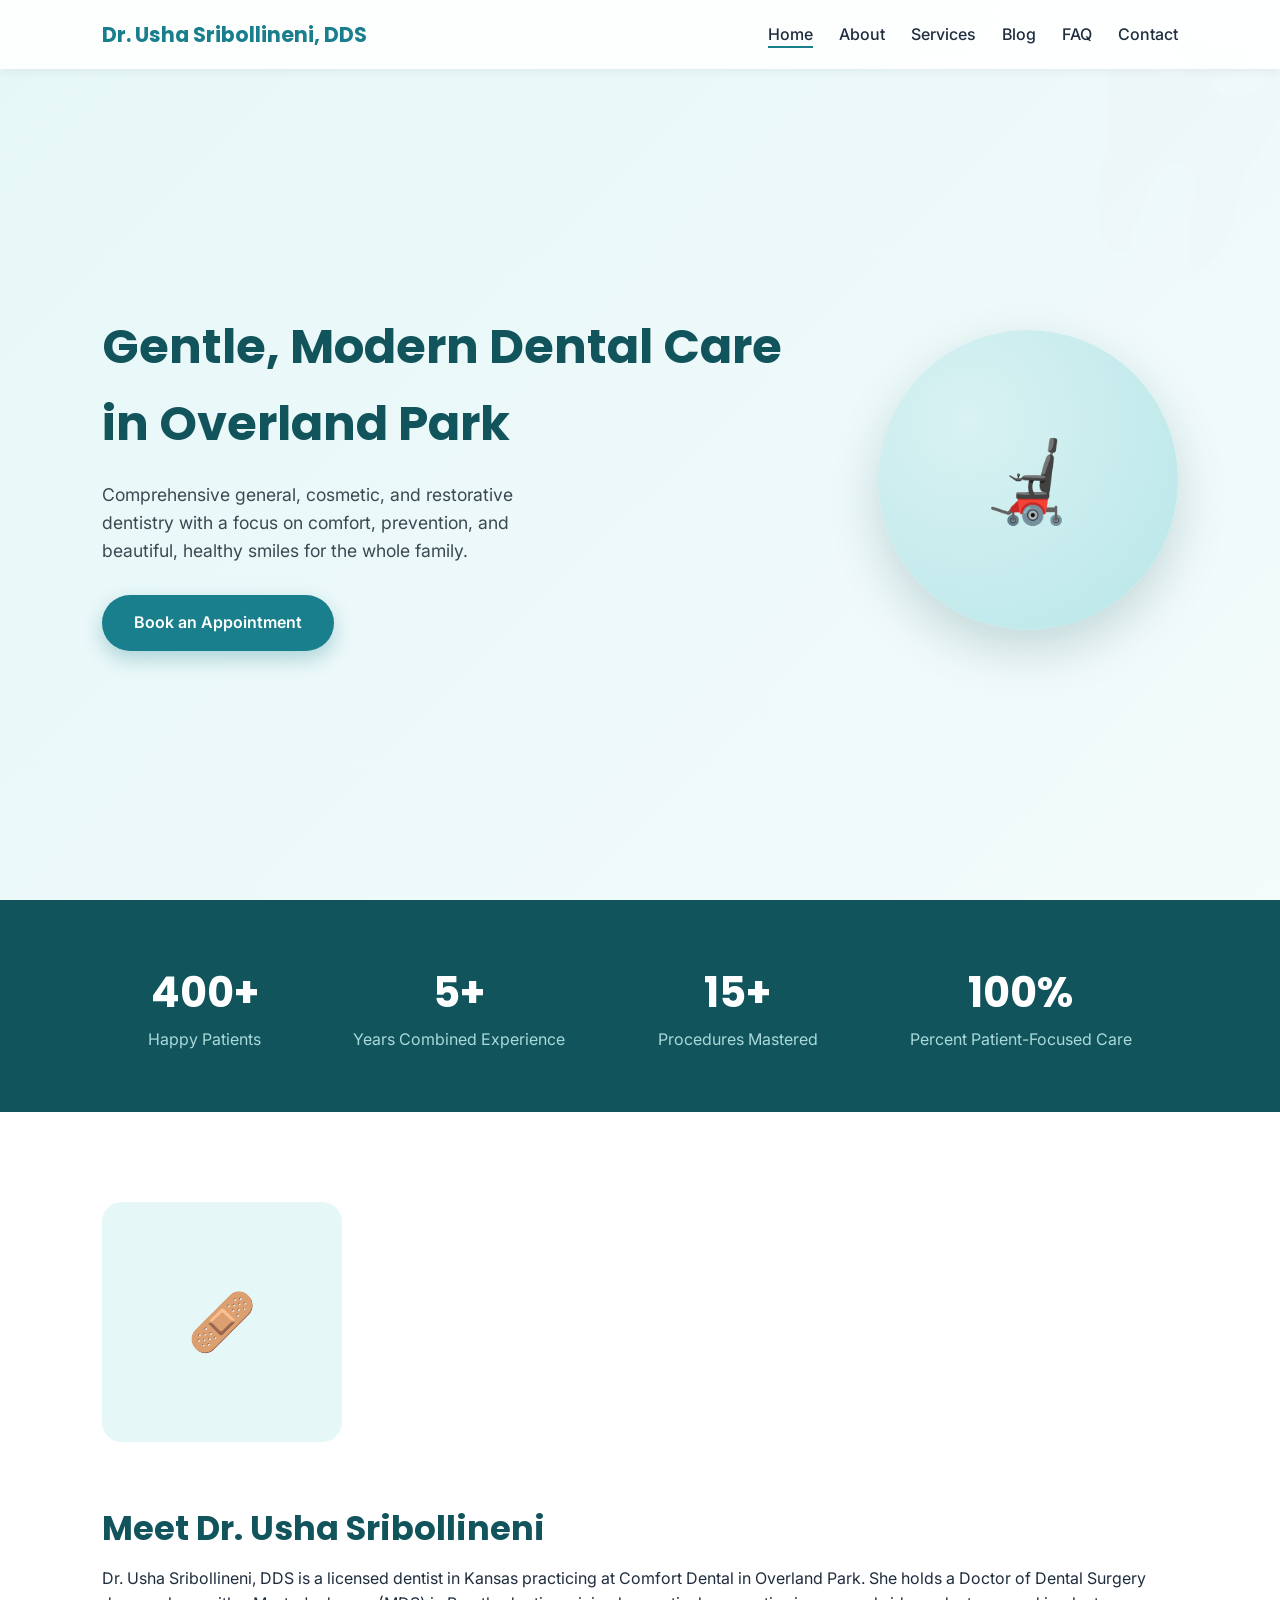
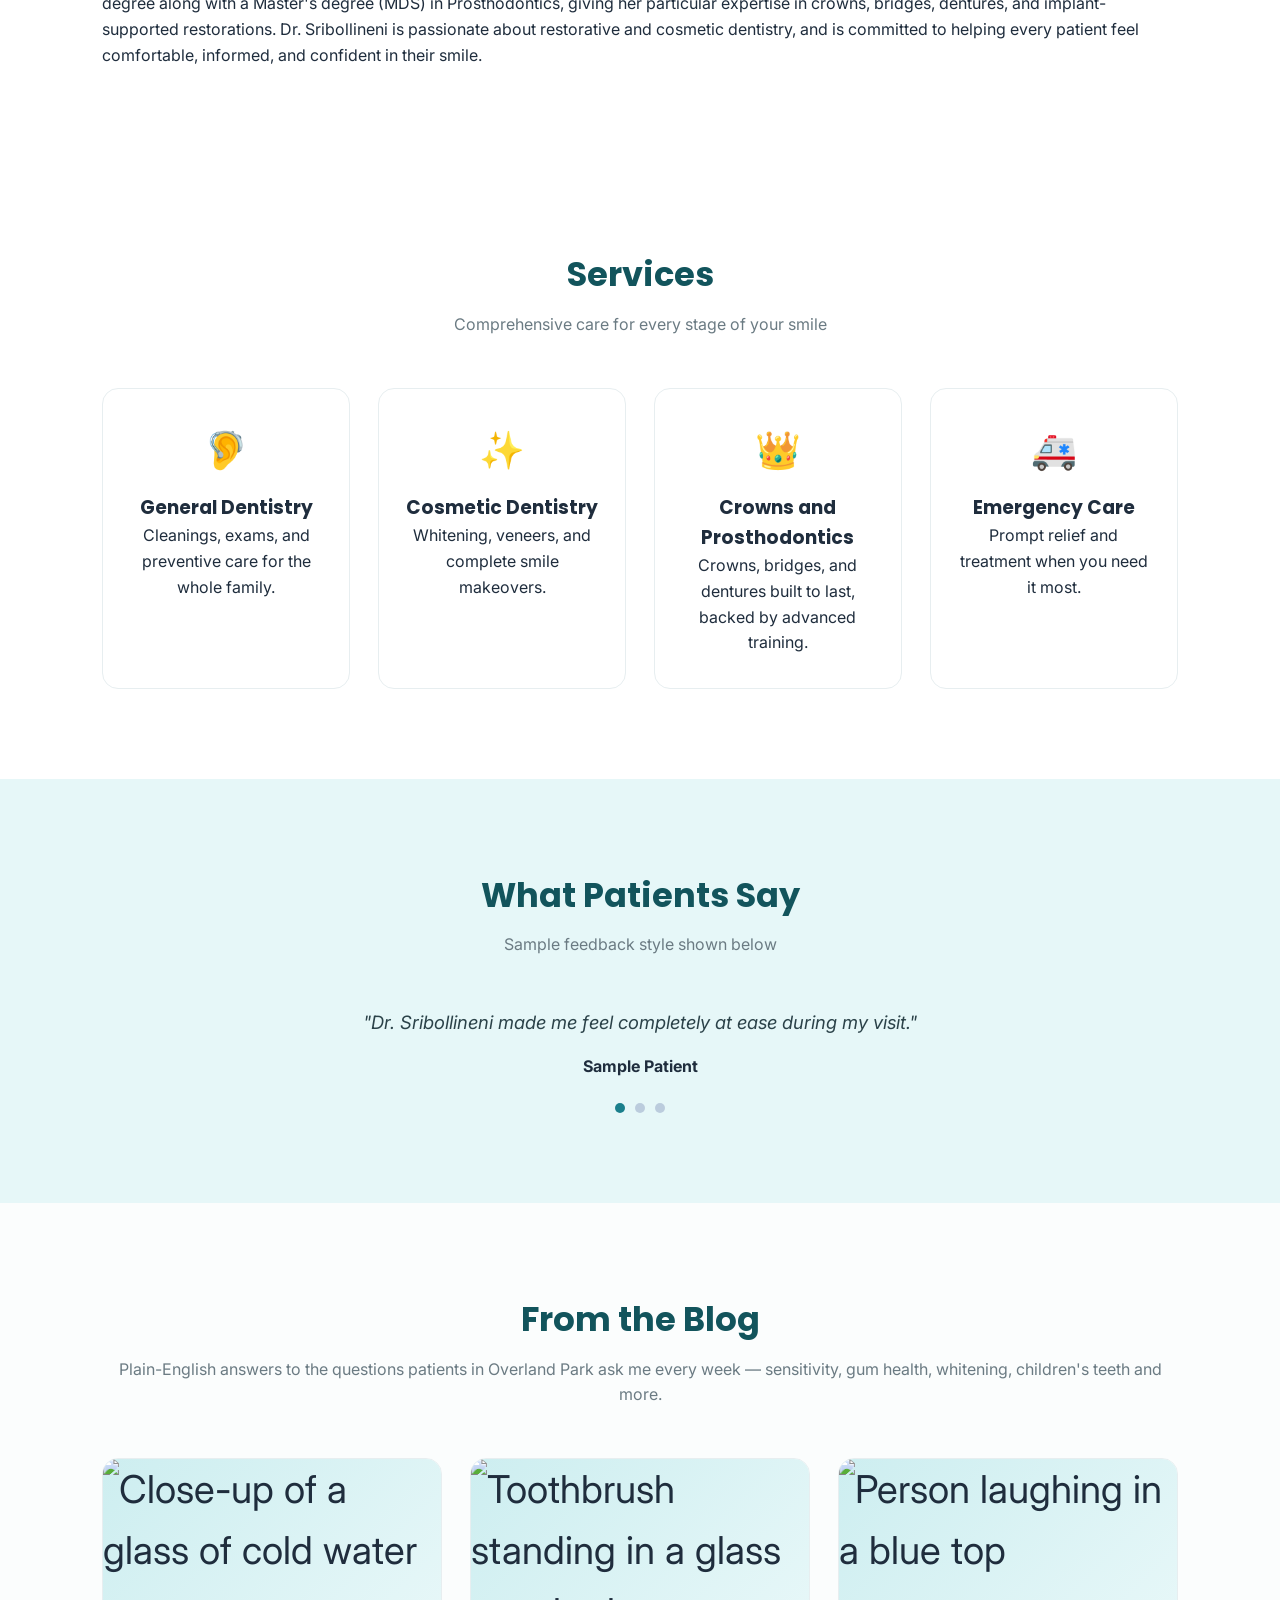
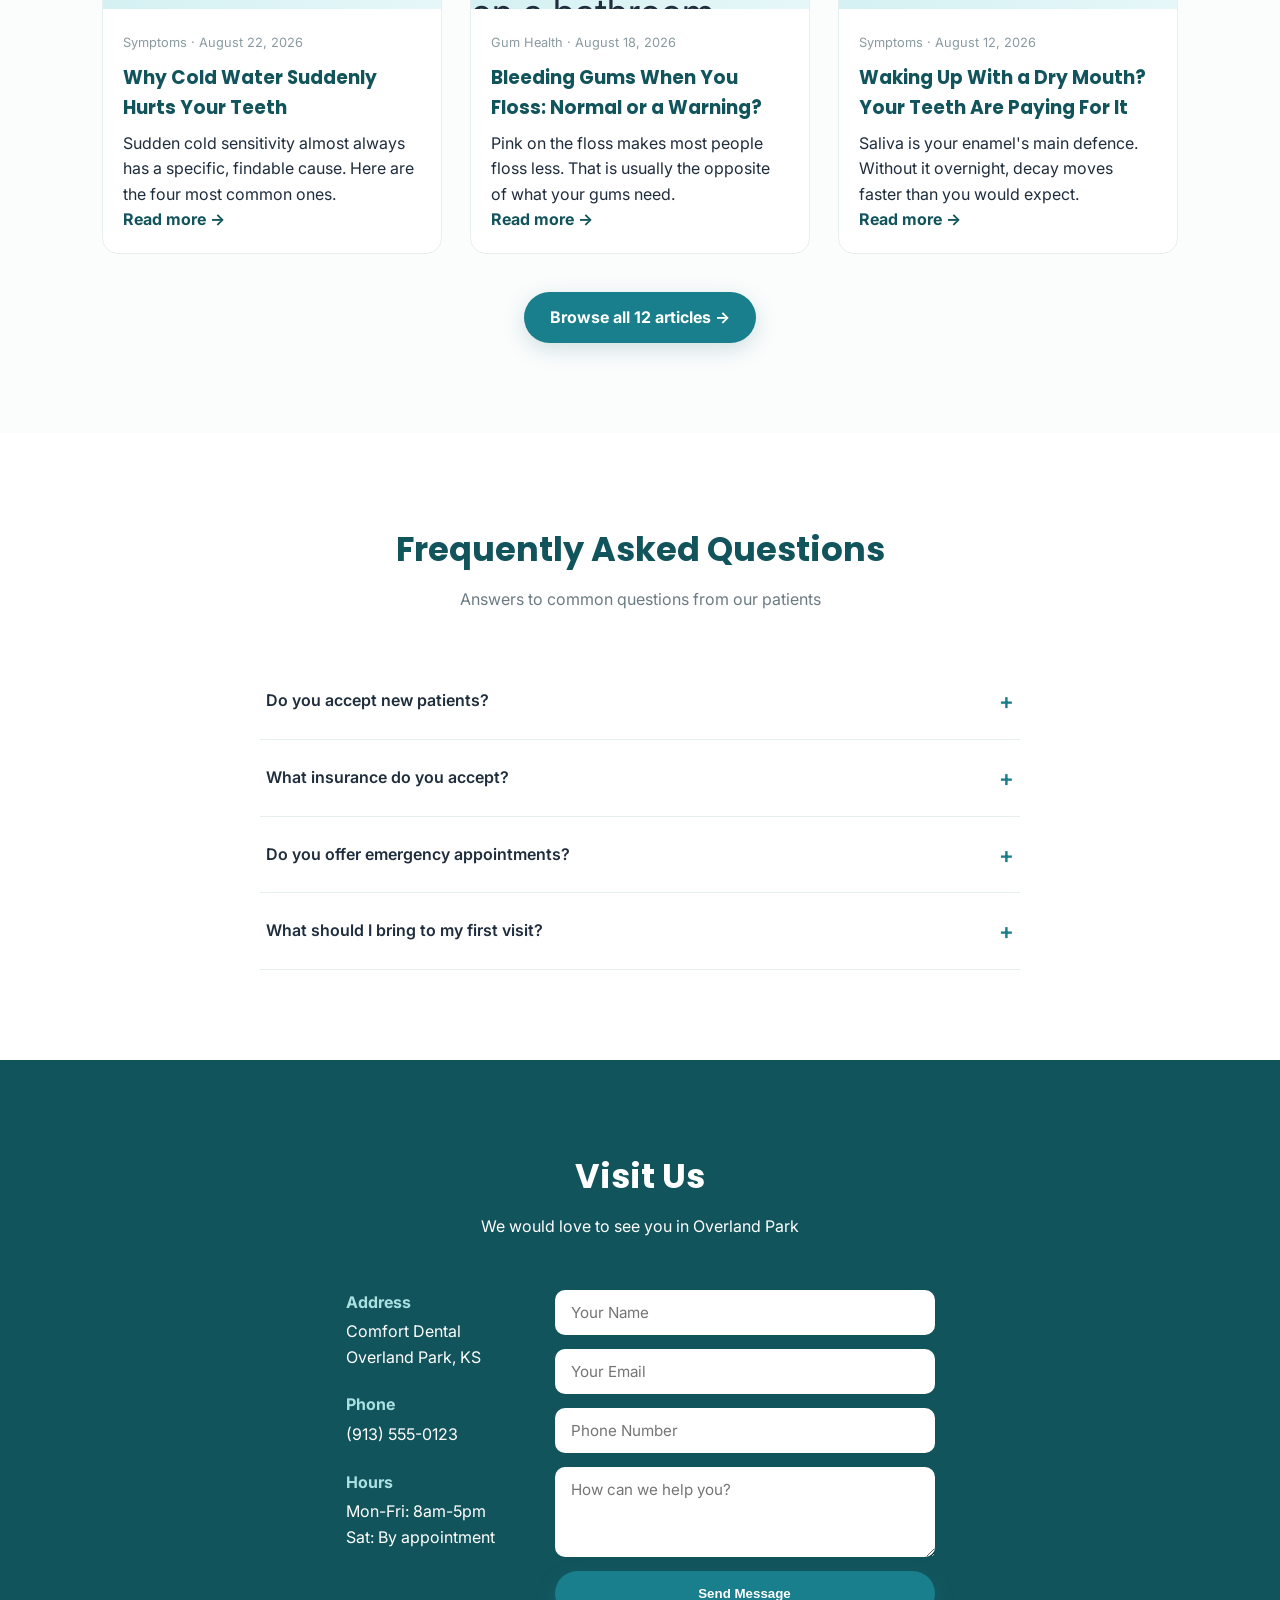
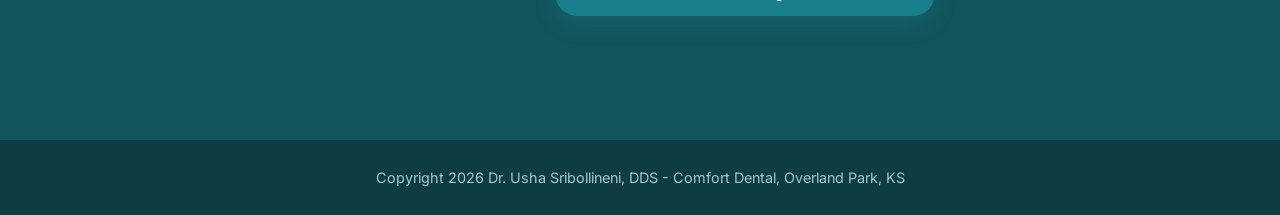
==== index.html @ 6a4126c4 "Update blog section with new articles and content" ====
<!DOCTYPE html>
  <html lang="en">
  <head>
  <meta charset="UTF-8">
  <meta name="viewport" content="width=device-width, initial-scale=1.0">
  <title>Dr. Usha Sribollineni, DDS | Comfort Dental Overland Park, KS</title>
  <meta name="description" content="Dr. Usha Sribollineni, DDS provides gentle, modern general, cosmetic and restorative dentistry at Comfort Dental in Overland Park, KS. Book your appointment today.">
  <meta name="keywords" content="dentist Overland Park, Comfort Dental, Dr Usha Sribollineni, cosmetic dentistry Kansas, prosthodontist Overland Park">
  <link rel="preconnect" href="https://fonts.googleapis.com">
  <link href="https://fonts.googleapis.com/css2?family=Poppins:wght@500;600;700&family=Inter:wght@400;500&display=swap" rel="stylesheet">
  <script type="application/ld+json">
  {
    "@context": "https://schema.org",
    "@type": "Dentist",
    "name": "Dr. Usha Sribollineni, DDS",
    "address": { "@type": "PostalAddress", "addressLocality": "Overland Park", "addressRegion": "KS" },
  "telephone": "(913) 555-0123",
      "openingHoursSpecification": [{ "@type": "OpeningHoursSpecification", "dayOfWeek": ["Monday","Tuesday","Wednesday","Thursday","Friday"], "opens": "08:00", "closes": "17:00" }]
    }
</script>
    <style>
      :root{ --teal:#1a7f8c; --teal-dark:#12545c; --teal-light:#e6f7f8; --ink:#1f2d3d; }
      *{ margin:0; padding:0; box-sizing:border-box; }
  html{ scroll-behavior:smooth; }
  body{ font-family:'Inter',Arial,sans-serif; color:var(--ink); line-height:1.6; overflow-x:hidden; }
  h1,h2,h3,.logo{ font-family:'Poppins',sans-serif; }
  a{ color:inherit; }
  .reveal{ opacity:0; transform:translateY(30px); transition:opacity .7s ease, transform .7s ease; }
  .reveal.visible{ opacity:1; transform:translateY(0); }
  header{ position:fixed; top:0; left:0; right:0; display:flex; justify-content:space-between; align-items:center; padding:18px 8%; background:rgba(255,255,255,.9); backdrop-filter:blur(6px); z-index:1000; box-shadow:0 2px 10px rgba(0,0,0,.06); transition:padding .3s; }
  .logo{ font-size:1.3rem; font-weight:700; color:var(--teal); }
  nav ul{ list-style:none; display:flex; gap:26px; }
  nav a{ text-decoration:none; font-weight:500; position:relative; padding-bottom:4px; }
  nav a::after{ content:''; position:absolute; left:0; bottom:0; width:0; height:2px; background:var(--teal); transition:width .3s; }
      nav a:hover::after, nav a.active::after{ width:100%; }
  .hamburger{ display:none; flex-direction:column; gap:5px; cursor:pointer; }
  .hamburger span{ width:26px; height:3px; background:var(--teal-dark); border-radius:2px; }
  .hero{ min-height:100vh; display:flex; align-items:center; justify-content:space-between; gap:40px; padding:140px 8% 80px; background:linear-gradient(135deg,#e6f7f8,#f4fbfb); position:relative; overflow:hidden; }
      .hero::before{ content:'🦷'; position:absolute; font-size:14rem; opacity:.06; right:-40px; top:-40px; transform:rotate(15deg); }
  .hero h1{ font-size:clamp(2rem,4vw,3rem); color:var(--teal-dark); margin-bottom:18px; }
  .hero p{ font-size:1.1rem; color:#3a4a52; max-width:480px; margin-bottom:30px; }
      .btn{ display:inline-block; background:var(--teal); color:#fff; padding:15px 32px; border-radius:32px; text-decoration:none; font-weight:600; border:none; cursor:pointer; transition:transform .25s, background .25s, box-shadow .25s; box-shadow:0 8px 20px rgba(26,127,140,.3); }
        .btn:hover{ background:var(--teal-dark); transform:translateY(-3px); box-shadow:0 12px 26px rgba(26,127,140,.4); }
  .btn-outline{ background:transparent; border:2px solid #fff; margin-left:14px; }
  .hero-img{ width:300px; height:300px; border-radius:50%; background:radial-gradient(circle at 30% 30%, #d9f2f3, #b8e6e8); display:flex; align-items:center; justify-content:center; font-size:5rem; flex-shrink:0; animation:float 4s ease-in-out infinite; box-shadow:0 20px 50px rgba(18,84,92,.2); }
      @keyframes float{ 0%,100%{ transform:translateY(0);} 50%{ transform:translateY(-18px);} }
  section{ padding:90px 8%; }
  h2{ font-size:2.1rem; color:var(--teal-dark); text-align:center; margin-bottom:10px; }
  .subtitle{ text-align:center; color:#6b7b83; margin-bottom:50px; }
  .stats{ display:flex; justify-content:space-around; flex-wrap:wrap; background:var(--teal-dark); color:#fff; text-align:center; padding:60px 8%; }
    .stat h3{ font-size:2.6rem; color:#fff; }
    .stat span{ color:#a9d9db; }
      .about{ display:flex; gap:60px; align-items:center; flex-wrap:wrap; }
  .about-photo{ width:240px; height:240px; border-radius:20px; background:var(--teal-light); display:flex; align-items:center; justify-content:center; color:var(--teal-dark); flex-shrink:0; font-size:3.5rem; }
  .services-grid{ display:grid; grid-template-columns:repeat(auto-fit,minmax(230px,1fr)); gap:28px; margin-top:20px; }
  .card{ background:#fff; border:1px solid #e7eef0; border-radius:16px; padding:32px 26px; text-align:center; transition:transform .3s, box-shadow .3s; }
    .card:hover{ transform:translateY(-10px); box-shadow:0 18px 34px rgba(18,84,92,.15); }
  .card .icon{ font-size:2.3rem; margin-bottom:14px; }
  .testimonials{ background:var(--teal-light); text-align:center; }
  .t-slide{ max-width:640px; margin:0 auto; display:none; }
  .t-slide.active{ display:block; animation:fadeSlide .6s ease; }
  @keyframes fadeSlide{ from{ opacity:0; transform:translateX(20px);} to{ opacity:1; transform:translateX(0);} }
  .t-slide p{ font-size:1.15rem; font-style:italic; color:#2b4249; margin-bottom:16px; }
  .t-dots{ display:flex; justify-content:center; gap:10px; margin-top:24px; }
  .t-dots span{ width:10px; height:10px; border-radius:50%; background:#bcd; cursor:pointer; transition:background .3s; }
    .t-dots span.active{ background:var(--teal); }
  .blog-grid{ display:grid; grid-template-columns:repeat(auto-fit,minmax(240px,1fr)); gap:28px; margin-top:20px; }
  .blog-card{ background:#fff; border-radius:16px; overflow:hidden; border:1px solid #e7eef0; text-decoration:none; display:block; transition:transform .3s, box-shadow .3s; }
      .blog-card:hover{ transform:translateY(-8px); box-shadow:0 18px 34px rgba(18,84,92,.15); }
  .blog-card .thumb{ height:150px; background:linear-gradient(135deg,#cdeef0,#e6f7f8); display:flex; align-items:center; justify-content:center; font-size:2.4rem; }
      .blog-card-body{ padding:20px; }
  .blog-card-body .date{ font-size:.8rem; color:#8a9aa1; }
  .blog-card-body h3{ margin:8px 0; color:var(--teal-dark); }
  .faq-item{ border-bottom:1px solid #e7eef0; max-width:760px; margin:0 auto; }
  .faq-q{ display:flex; justify-content:space-between; align-items:center; padding:20px 6px; cursor:pointer; font-weight:600; }
  .faq-q .plus{ transition:transform .3s; font-size:1.4rem; color:var(--teal); }
  .faq-item.open .plus{ transform:rotate(45deg); }
  .faq-a{ max-height:0; overflow:hidden; transition:max-height .35s ease; color:#4a5a61; padding:0 6px; }
  .faq-item.open .faq-a{ max-height:200px; padding-bottom:18px; }
  .contact{ background:var(--teal-dark); color:#fff; }
    .contact h2,.contact .subtitle{ color:#fff; }
    .contact-wrap{ display:flex; gap:60px; flex-wrap:wrap; justify-content:center; }
  .contact-info div{ margin-bottom:22px; }
  .contact-info strong{ display:block; color:#a9e0e2; margin-bottom:4px; }
    form{ display:flex; flex-direction:column; gap:14px; width:100%; max-width:380px; }
  form input, form textarea{ padding:13px 16px; border-radius:10px; border:none; font-family:inherit; font-size:.95rem; }
  form textarea{ resize:vertical; min-height:90px; }
  .form-msg{ font-size:.9rem; color:#a9e0e2; min-height:20px; }
    footer{ text-align:center; padding:26px; background:#0d3d43; color:#a9c6c9; font-size:.9rem; }
    #backToTop{ position:fixed; bottom:26px; right:26px; width:46px; height:46px; border-radius:50%; background:var(--teal); color:#fff; border:none; font-size:1.2rem; cursor:pointer; opacity:0; pointer-events:none; transition:opacity .3s; z-index:999; box-shadow:0 8px 20px rgba(0,0,0,.2); }
    #backToTop.show{ opacity:1; pointer-events:auto; }
    @media(max-width:768px){
    nav ul{ position:fixed; top:70px; left:0; right:0; background:#fff; flex-direction:column; padding:20px; gap:16px; transform:translateY(-150%); transition:transform .3s; box-shadow:0 10px 20px rgba(0,0,0,.08); }
        nav ul.open{ transform:translateY(0); }
    .hamburger{ display:flex; }
    .hero{ flex-direction:column; text-align:center; padding-top:120px; }
    .hero p{ margin-left:auto; margin-right:auto; }
    .about{ flex-direction:column; text-align:center; }
}
</style>
  </head>
  <body>
  <header id="header">
    <div class="logo">Dr. Usha Sribollineni, DDS</div>
    <nav>
      <ul id="navLinks">
        <li><a href="#home" class="active">Home</a></li>
        <li><a href="#about">About</a></li>
        <li><a href="#services">Services</a></li>
        <li><a href="#blog">Blog</a></li>
        <li><a href="#faq">FAQ</a></li>
        <li><a href="#contact">Contact</a></li>
      </ul>
    </nav>
    <div class="hamburger" id="hamburger"><span></span><span></span><span></span></div>
  </header>

  <section class="hero" id="home">
    <div class="reveal">
      <h1>Gentle, Modern Dental Care in Overland Park</h1>
      <p>Comprehensive general, cosmetic, and restorative dentistry with a focus on comfort, prevention, and beautiful, healthy smiles for the whole family.</p>
    <a href="#contact" class="btn">Book an Appointment</a>
  </div>
  <div class="hero-img reveal">&#129468;</div>
</section>

<section class="stats">
    <div class="stat"><h3 data-target="500">0</h3><span>Happy Patients</span></div>
    <div class="stat"><h3 data-target="5">0</h3><span>Years Combined Experience</span></div>
  <div class="stat"><h3 data-target="15">0</h3><span>Procedures Mastered</span></div>
    <div class="stat"><h3 data-target="100">0</h3><span>Percent Patient-Focused Care</span></div>
</section>

<section class="about reveal" id="about">
    <div class="about-photo">&#129657;</div>
    <div>
      <h2 style="text-align:left">Meet Dr. Usha Sribollineni</h2>
    <p>Dr. Usha Sribollineni, DDS is a licensed dentist in Kansas practicing at Comfort Dental in Overland Park. She holds a Doctor of Dental Surgery degree along with a Master's degree (MDS) in Prosthodontics, giving her particular expertise in crowns, bridges, dentures, and implant-supported restorations. Dr. Sribollineni is passionate about restorative and cosmetic dentistry, and is committed to helping every patient feel comfortable, informed, and confident in their smile.</p>
    </div>
  </section>

  <section id="services">
    <h2 class="reveal">Services</h2>
    <p class="subtitle reveal">Comprehensive care for every stage of your smile</p>
    <div class="services-grid">
      <div class="card reveal"><div class="icon">&#129467;</div><h3>General Dentistry</h3><p>Cleanings, exams, and preventive care for the whole family.</p></div>
      <div class="card reveal"><div class="icon">&#10024;</div><h3>Cosmetic Dentistry</h3><p>Whitening, veneers, and complete smile makeovers.</p></div>
      <div class="card reveal"><div class="icon">&#128081;</div><h3>Crowns and Prosthodontics</h3><p>Crowns, bridges, and dentures built to last, backed by advanced training.</p></div>
      <div class="card reveal"><div class="icon">&#128657;</div><h3>Emergency Care</h3><p>Prompt relief and treatment when you need it most.</p></div>
  </div>
</section>

<section class="testimonials">
  <h2 class="reveal">What Patients Say</h2>
  <p class="subtitle reveal">Sample feedback style shown below</p>
  <div class="t-slide active"><p>"Dr. Sribollineni made me feel completely at ease during my visit."</p><strong>Sample Patient</strong></div>
    <div class="t-slide"><p>"Extremely thorough and gentle. My new crown looks and feels great."</p><strong>Sample Patient</strong></div>
    <div class="t-slide"><p>"Friendly staff, clean office, and a dentist who really listens."</p><strong>Sample Patient</strong></div>
    <div class="t-dots">
      <span class="active" data-i="0"></span><span data-i="1"></span><span data-i="2"></span>
    </div>
  </section>

  <section id="blog" style="background:#fbfdfd;">
      <h2 class="reveal">From the Blog</h2>
      <p class="subtitle reveal">Plain-English answers to the questions patients in Overland Park ask me every week &mdash; sensitivity, gum health, whitening, children's teeth and more.</p>
      <div class="blog-grid">
        <a class="blog-card reveal" href="blog/tooth-sensitivity-cold.html" style="text-decoration:none;color:inherit;display:block;overflow:hidden">
          <div class="thumb" style="overflow:hidden;padding:0">
            <img src="https://images.unsplash.com/photo-1534616042650-80f5c9b61f09?auto=format&amp;fit=crop&amp;w=700&amp;q=70" alt="Close-up of a glass of cold water" loading="lazy" width="700" height="440" style="width:100%;height:100%;object-fit:cover;display:block">
          </div>
          <div class="blog-card-body">
            <span class="date">Symptoms &middot; August 22, 2026</span>
            <h3>Why Cold Water Suddenly Hurts Your Teeth</h3>
            <p>Sudden cold sensitivity almost always has a specific, findable cause. Here are the four most common ones.</p>
            <span style="font-weight:700;color:#12545c">Read more &rarr;</span>
          </div>
        </a>
        <a class="blog-card reveal" href="blog/bleeding-gums.html" style="text-decoration:none;color:inherit;display:block;overflow:hidden">
          <div class="thumb" style="overflow:hidden;padding:0">
            <img src="https://images.unsplash.com/photo-1607613009820-a29f7bb81c04?auto=format&amp;fit=crop&amp;w=700&amp;q=70" alt="Toothbrush standing in a glass on a bathroom counter" loading="lazy" width="700" height="440" style="width:100%;height:100%;object-fit:cover;display:block">
          </div>
          <div class="blog-card-body">
            <span class="date">Gum Health &middot; August 18, 2026</span>
            <h3>Bleeding Gums When You Floss: Normal or a Warning?</h3>
            <p>Pink on the floss makes most people floss less. That is usually the opposite of what your gums need.</p>
            <span style="font-weight:700;color:#12545c">Read more &rarr;</span>
          </div>
        </a>
        <a class="blog-card reveal" href="blog/morning-dry-mouth.html" style="text-decoration:none;color:inherit;display:block;overflow:hidden">
          <div class="thumb" style="overflow:hidden;padding:0">
            <img src="https://images.unsplash.com/photo-1611695434369-a8f5d76ceb7b?auto=format&amp;fit=crop&amp;w=700&amp;q=70" alt="Person laughing in a blue top" loading="lazy" width="700" height="440" style="width:100%;height:100%;object-fit:cover;display:block">
          </div>
          <div class="blog-card-body">
            <span class="date">Symptoms &middot; August 12, 2026</span>
            <h3>Waking Up With a Dry Mouth? Your Teeth Are Paying For It</h3>
            <p>Saliva is your enamel's main defence. Without it overnight, decay moves faster than you would expect.</p>
            <span style="font-weight:700;color:#12545c">Read more &rarr;</span>
          </div>
        </a>
      </div>
      <p class="reveal" style="text-align:center;margin-top:38px">
        <a href="blog.html" style="display:inline-block;padding:13px 26px;border-radius:999px;background:#1a7f8c;color:#fff;text-decoration:none;font-weight:700;box-shadow:0 6px 22px rgba(18,84,92,.18)">Browse all 12 articles &rarr;</a>
      </p>
    </section>

  <section id="faq">
    <h2 class="reveal">Frequently Asked Questions</h2>
  <p class="subtitle reveal">Answers to common questions from our patients</p>
  <div class="faq-item">
    <div class="faq-q">Do you accept new patients? <span class="plus">+</span></div>
      <div class="faq-a">Yes! Dr. Sribollineni and the Comfort Dental Overland Park team are welcoming new patients of all ages.</div>
    </div>
    <div class="faq-item">
      <div class="faq-q">What insurance do you accept? <span class="plus">+</span></div>
      <div class="faq-a">Please call our office to confirm your specific insurance plan and coverage details.</div>
  </div>
  <div class="faq-item">
      <div class="faq-q">Do you offer emergency appointments? <span class="plus">+</span></div>
      <div class="faq-a">Yes, we do our best to accommodate dental emergencies as quickly as possible.</div>
    </div>
    <div class="faq-item">
      <div class="faq-q">What should I bring to my first visit? <span class="plus">+</span></div>
      <div class="faq-a">Please bring a photo ID, your insurance card if applicable, and a list of current medications.</div>
    </div>
  </section>

  <section class="contact" id="contact">
    <h2>Visit Us</h2>
    <p class="subtitle">We would love to see you in Overland Park</p>
  <div class="contact-wrap">
    <div class="contact-info">
      <div><strong>Address</strong>Comfort Dental<br>Overland Park, KS</div>
      <div><strong>Phone</strong>(913) 555-0123</div>
        <div><strong>Hours</strong>Mon-Fri: 8am-5pm<br>Sat: By appointment</div>
    </div>
    <form id="contactForm">
      <input type="text" placeholder="Your Name" required>
        <input type="email" placeholder="Your Email" required>
        <input type="tel" placeholder="Phone Number">
        <textarea placeholder="How can we help you?" required></textarea>
        <button type="submit" class="btn">Send Message</button>
        <div class="form-msg" id="formMsg"></div>
      </form>
    </div>
  </section>

  <footer>Copyright 2026 Dr. Usha Sribollineni, DDS - Comfort Dental, Overland Park, KS</footer>
  <button id="backToTop">&#8593;</button>

  <script>
    const header = document.getElementById('header');
  const navLinks = document.getElementById('navLinks');
  const hamburger = document.getElementById('hamburger');
  hamburger.addEventListener('click', () => navLinks.classList.toggle('open'));
  document.querySelectorAll('#navLinks a').forEach(a => a.addEventListener('click', () => navLinks.classList.remove('open')));

  const sections = document.querySelectorAll('section[id]');
  window.addEventListener('scroll', () => {
        let current = '';
        sections.forEach(sec => { if (window.scrollY >= sec.offsetTop - 120) current = sec.getAttribute('id'); });
    document.querySelectorAll('#navLinks a').forEach(a => {
            a.classList.toggle('active', a.getAttribute('href') === '#' + current);
});
    document.getElementById('backToTop').classList.toggle('show', window.scrollY > 400);
});

  const revealEls = document.querySelectorAll('.reveal');
  const io = new IntersectionObserver(entries => {
    entries.forEach(en => { if (en.isIntersecting) en.target.classList.add('visible'); });
}, { threshold: 0.15 });
  revealEls.forEach(el => io.observe(el));

  let countedOnce = false;
  const statsSection = document.querySelector('.stats');
  const statIo = new IntersectionObserver(entries => {
    entries.forEach(en => {
      if (en.isIntersecting && !countedOnce) {
        countedOnce = true;
        document.querySelectorAll('.stat h3').forEach(h3 => {
          const target = parseInt(h3.getAttribute('data-target'), 10);
          let count = 0;
          const step = Math.max(1, Math.round(target / 60));
          const timer = setInterval(() => {
            count += step;
            if (count >= target) { count = target; clearInterval(timer); }
            h3.textContent = count + (target === 100 ? '%' : '+');
}, 25);
});
}
});
}, { threshold: 0.4 });
  if (statsSection) statIo.observe(statsSection);

  const slides = document.querySelectorAll('.t-slide');
  const dots = document.querySelectorAll('.t-dots span');
  let tIndex = 0;
  function showSlide(i) {
        slides.forEach(s => s.classList.remove('active'));
    dots.forEach(d => d.classList.remove('active'));
    slides[i].classList.add('active');
    dots[i].classList.add('active');
    tIndex = i;
  }
  dots.forEach(d => d.addEventListener('click', () => showSlide(parseInt(d.getAttribute('data-i'), 10))));
  setInterval(() => showSlide((tIndex + 1) % slides.length), 5000);

  document.querySelectorAll('.faq-item').forEach(item => {
        item.querySelector('.faq-q').addEventListener('click', () => {
          const isOpen = item.classList.contains('open');
      document.querySelectorAll('.faq-item').forEach(i => i.classList.remove('open'));
      if (!isOpen) item.classList.add('open');
});
});

  document.getElementById('backToTop').addEventListener('click', () => window.scrollTo({ top: 0, behavior: 'smooth' }));

  const form = document.getElementById('contactForm');
  form.addEventListener('submit', e => {
        e.preventDefault();
    document.getElementById('formMsg').textContent = 'Thanks for reaching out! This form is a demo - connect it to email or a booking service to go live.';
    form.reset();
});
</script>
  </body>
  </html>
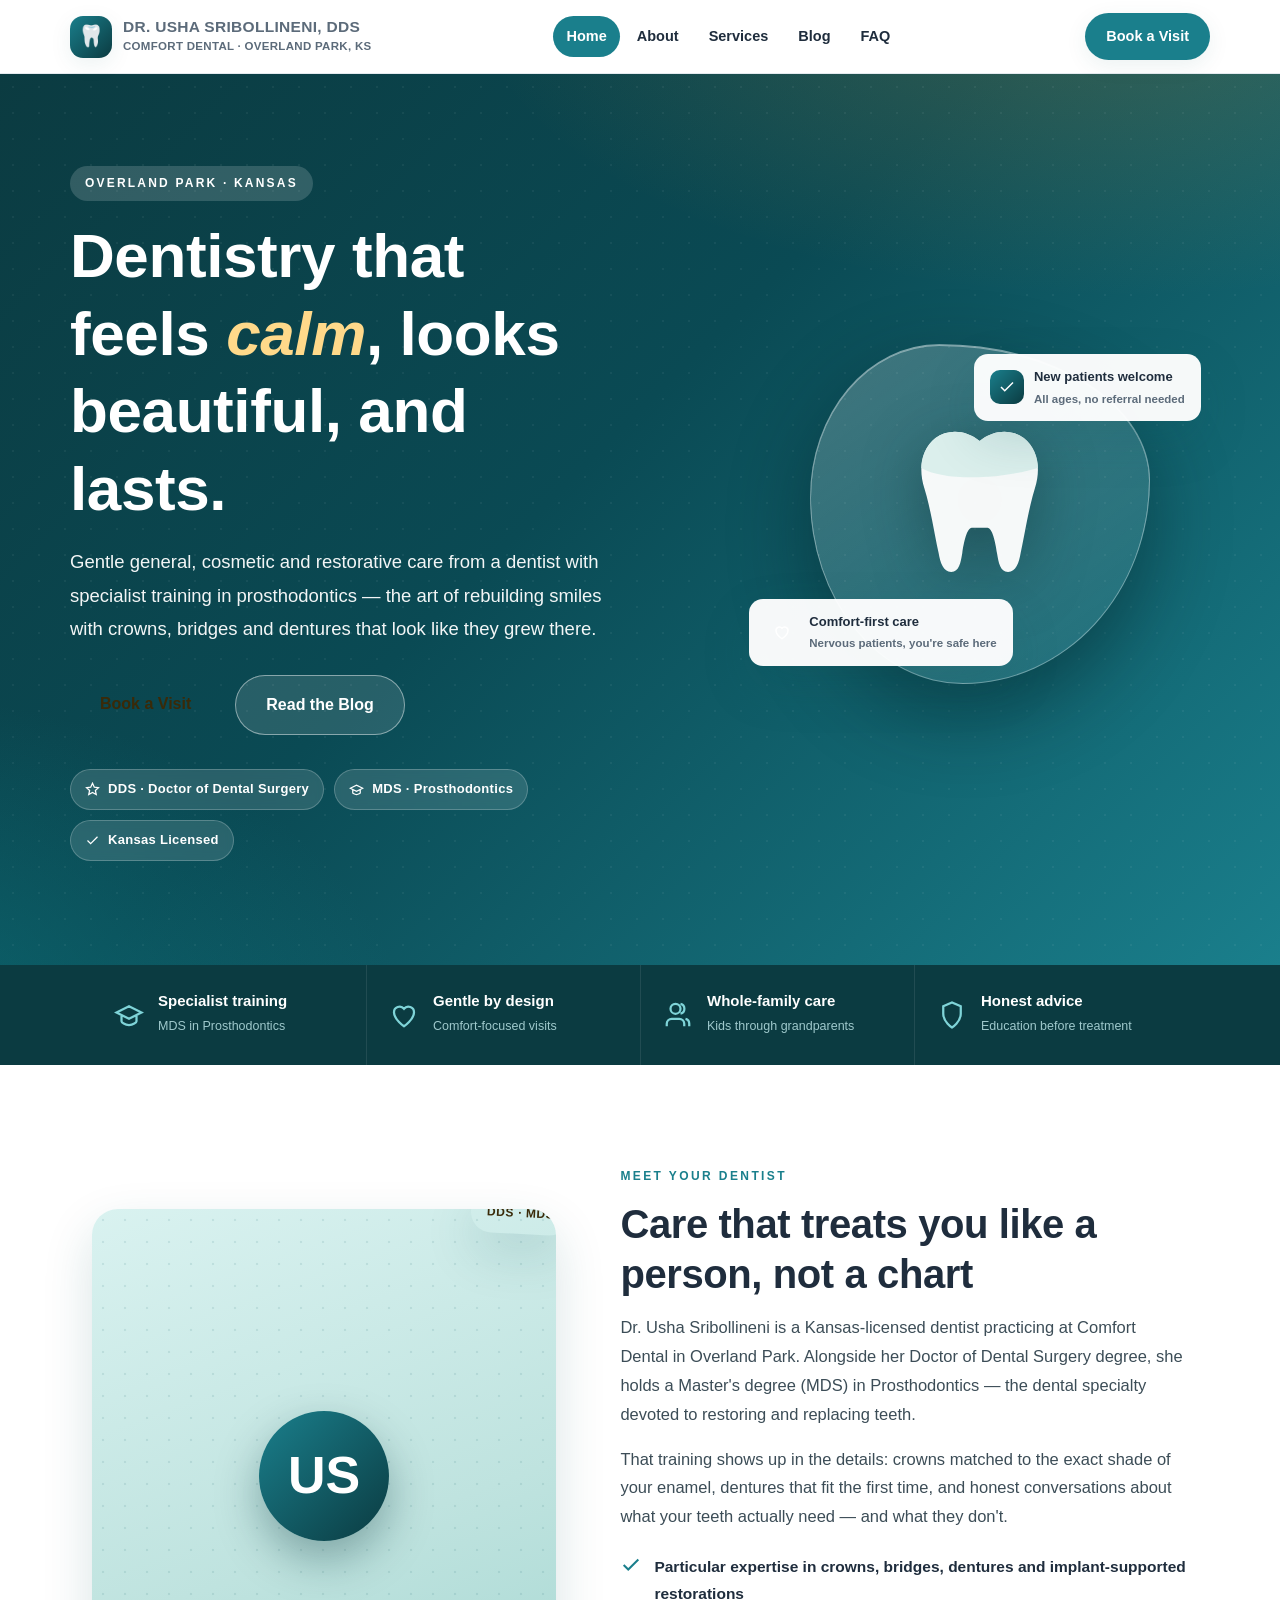
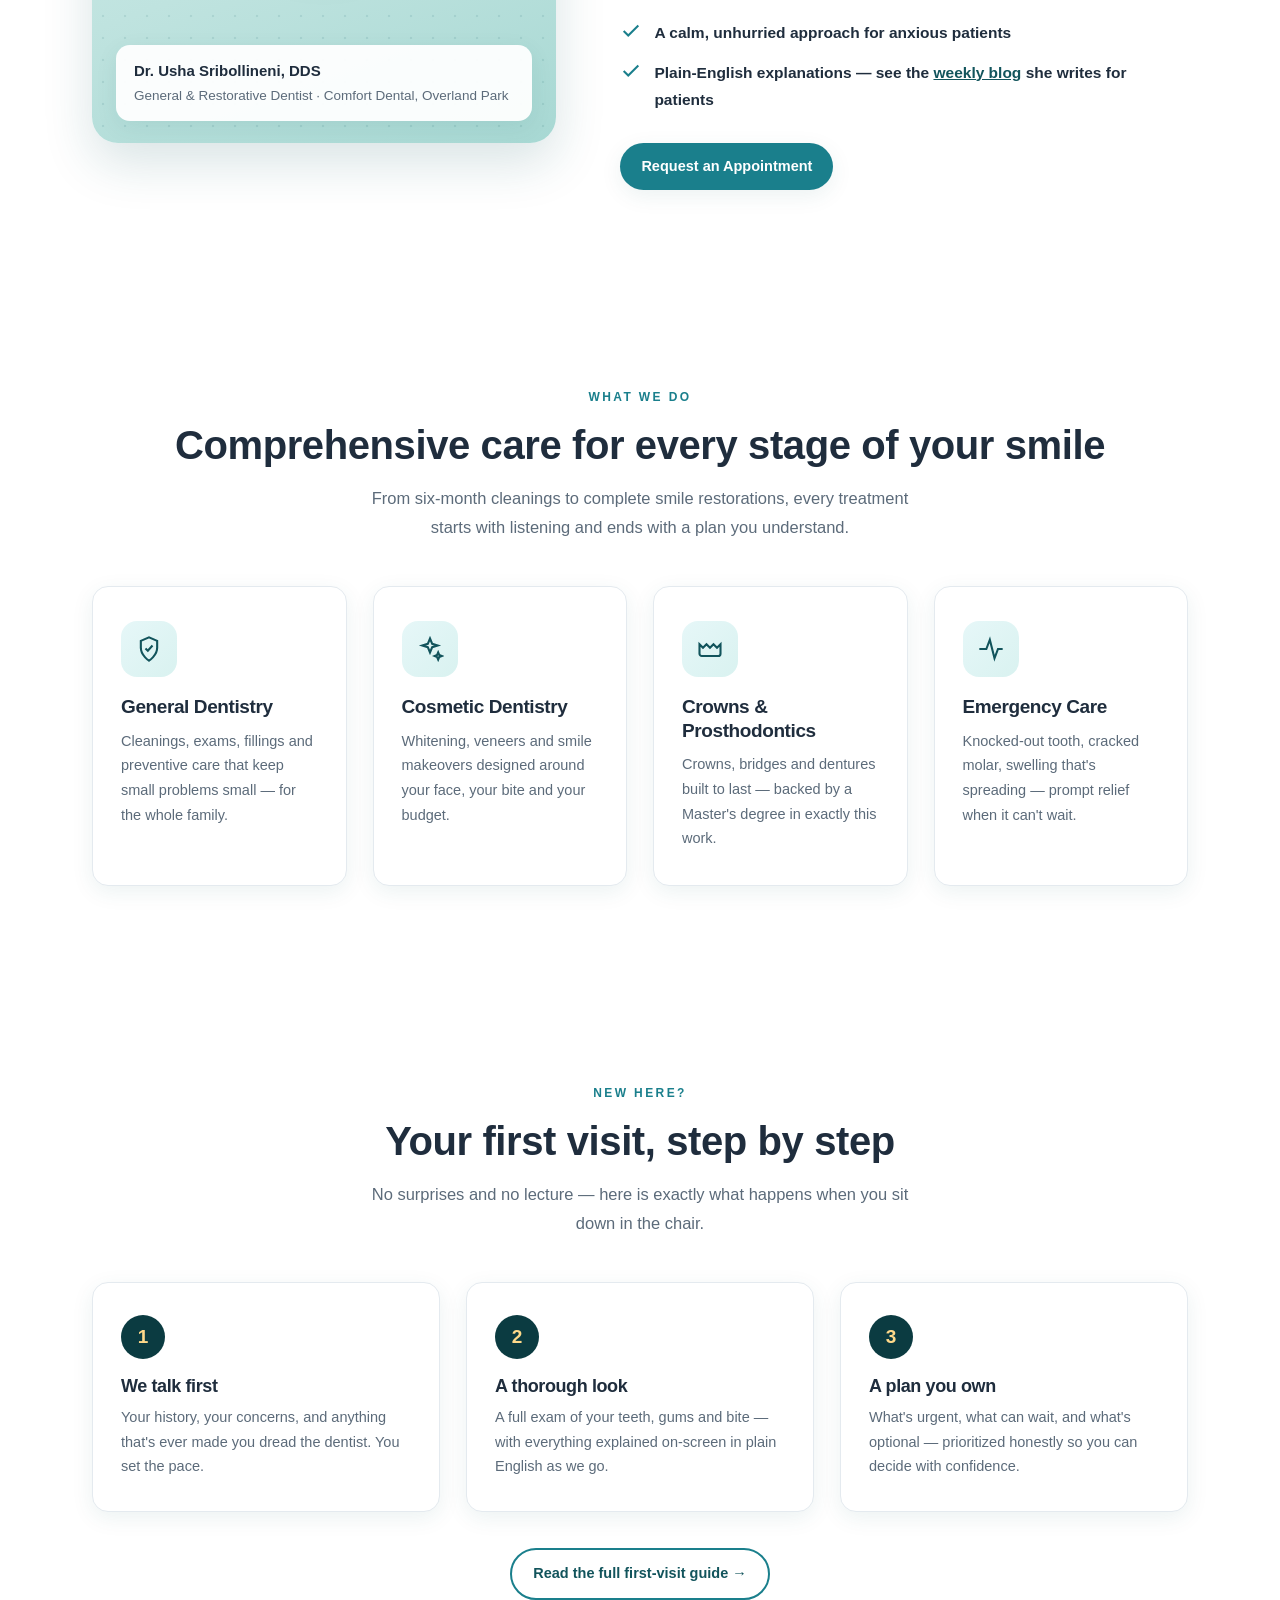
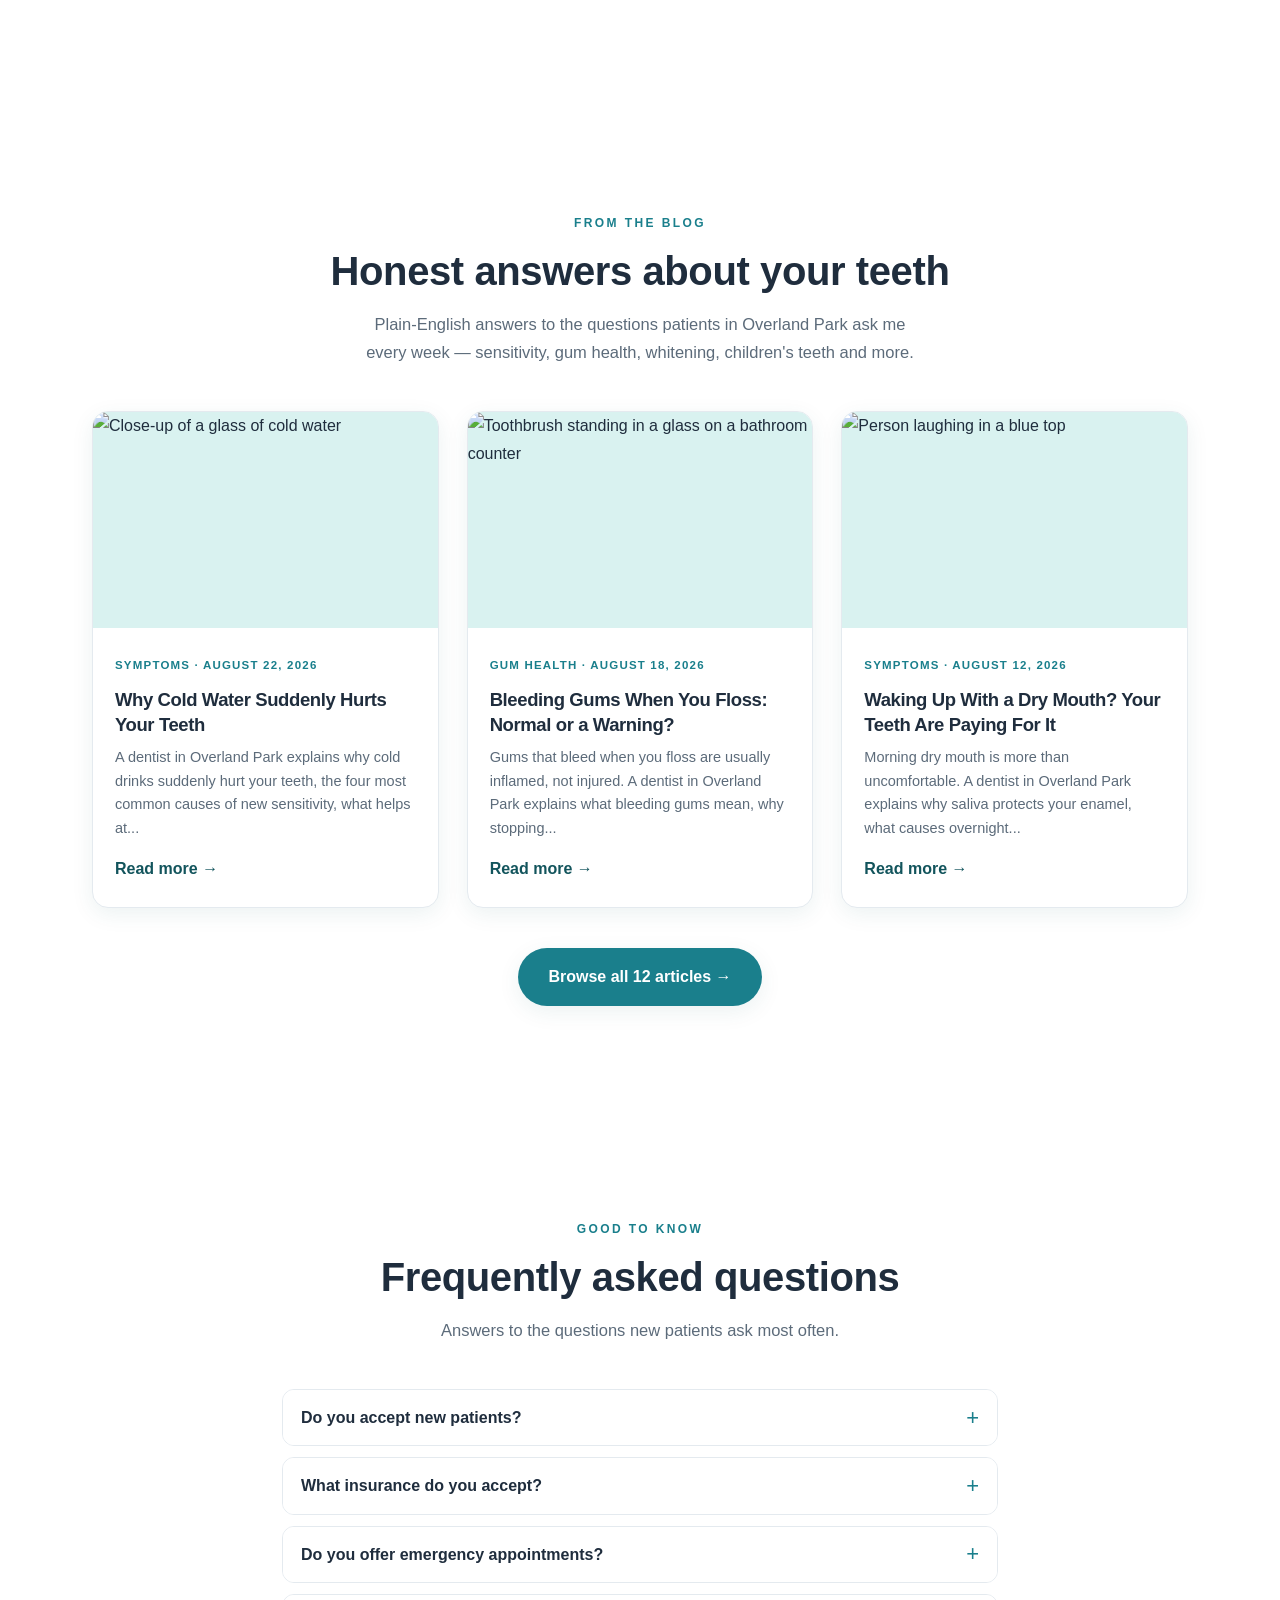
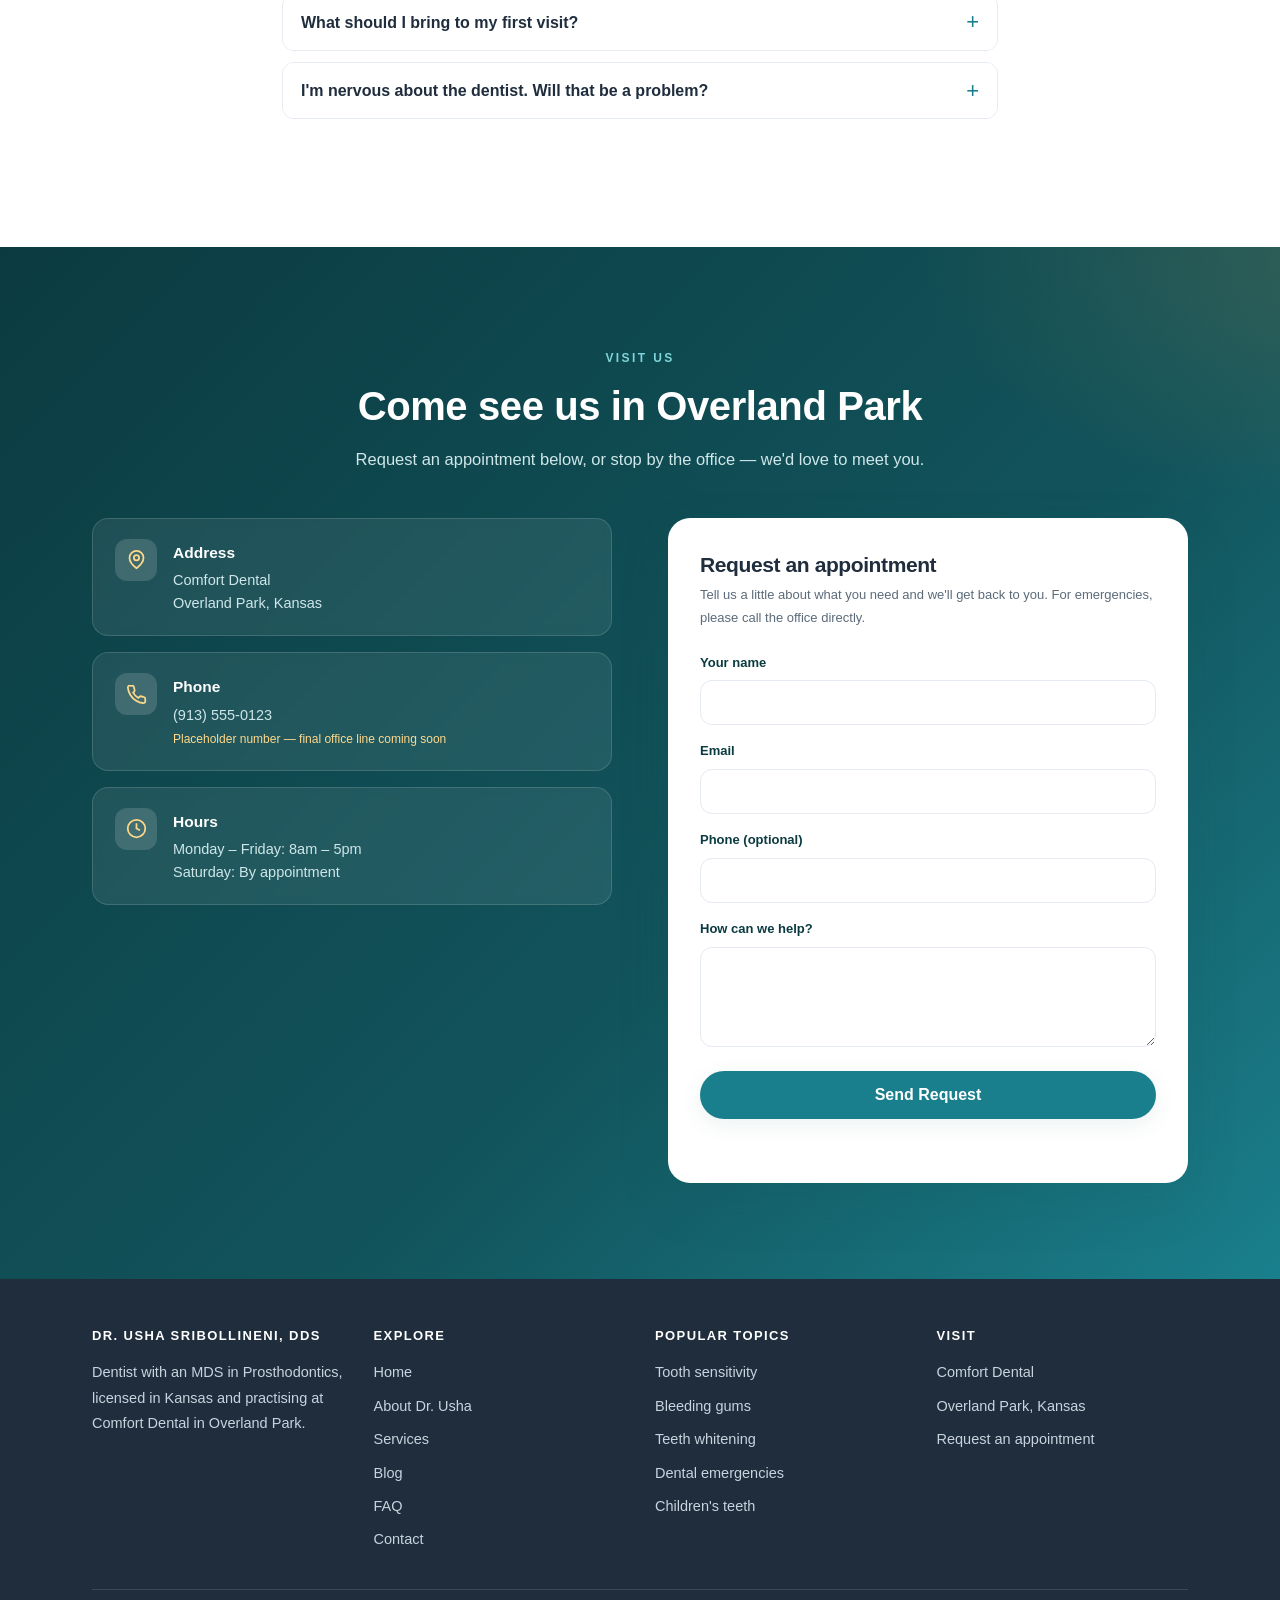
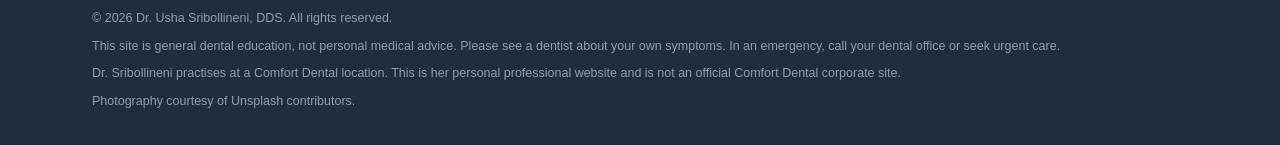
==== commit 8c30afa3: "Update print statement from 'Hello' to 'Goodbye'" ====
--- a/index.html
+++ b/index.html
@@ -1,327 +1,581 @@
 <!DOCTYPE html>
-  <html lang="en">
-  <head>
-  <meta charset="UTF-8">
-  <meta name="viewport" content="width=device-width, initial-scale=1.0">
-  <title>Dr. Usha Sribollineni, DDS | Comfort Dental Overland Park, KS</title>
-  <meta name="description" content="Dr. Usha Sribollineni, DDS provides gentle, modern general, cosmetic and restorative dentistry at Comfort Dental in Overland Park, KS. Book your appointment today.">
-  <meta name="keywords" content="dentist Overland Park, Comfort Dental, Dr Usha Sribollineni, cosmetic dentistry Kansas, prosthodontist Overland Park">
-  <link rel="preconnect" href="https://fonts.googleapis.com">
-  <link href="https://fonts.googleapis.com/css2?family=Poppins:wght@500;600;700&family=Inter:wght@400;500&display=swap" rel="stylesheet">
-  <script type="application/ld+json">
-  {
-    "@context": "https://schema.org",
-    "@type": "Dentist",
-    "name": "Dr. Usha Sribollineni, DDS",
-    "address": { "@type": "PostalAddress", "addressLocality": "Overland Park", "addressRegion": "KS" },
-  "telephone": "(913) 555-0123",
-      "openingHoursSpecification": [{ "@type": "OpeningHoursSpecification", "dayOfWeek": ["Monday","Tuesday","Wednesday","Thursday","Friday"], "opens": "08:00", "closes": "17:00" }]
-    }
+<html lang="en">
+<head>
+<meta charset="utf-8">
+<meta name="viewport" content="width=device-width, initial-scale=1">
+<title>Dr. Usha Sribollineni, DDS | Dentist in Overland Park, KS - Comfort Dental</title>
+<meta name="description" content="Dr. Usha Sribollineni, DDS, MDS (Prosthodontics) provides gentle general, cosmetic and restorative dentistry at Comfort Dental in Overland Park, KS. New patients welcome.">
+<meta name="keywords" content="dentist Overland Park, Comfort Dental, Dr Usha Sribollineni, cosmetic dentistry Kansas, prosthodontist Overland Park, crowns, dentures, dental implants restoration">
+<meta name="author" content="Dr. Usha Sribollineni, DDS">
+<meta name="robots" content="index, follow">
+<link rel="canonical" href="https://pbdev0209-fix-it.github.io/usha-dental-website/">
+
+<meta property="og:type" content="website">
+<meta property="og:title" content="Dr. Usha Sribollineni, DDS | Dentist in Overland Park, KS">
+<meta property="og:description" content="Gentle general, cosmetic and restorative dentistry from a prosthodontics-trained dentist at Comfort Dental in Overland Park, Kansas.">
+<meta property="og:url" content="https://pbdev0209-fix-it.github.io/usha-dental-website/">
+<meta property="og:site_name" content="Dr. Usha Sribollineni, DDS">
+<meta name="twitter:card" content="summary">
+<meta name="twitter:title" content="Dr. Usha Sribollineni, DDS | Dentist in Overland Park, KS">
+<meta name="twitter:description" content="Gentle general, cosmetic and restorative dentistry in Overland Park, Kansas.">
+
+<link rel="icon" href="data:image/svg+xml,%3Csvg xmlns='http://www.w3.org/2000/svg' viewBox='0 0 100 100'%3E%3Ctext y='.9em' font-size='90'%3E%F0%9F%A6%B7%3C/text%3E%3C/svg%3E">
+<link rel="preconnect" href="https://fonts.googleapis.com">
+<link rel="preconnect" href="https://fonts.gstatic.com" crossorigin>
+<link rel="preconnect" href="https://images.unsplash.com">
+<link rel="stylesheet" href="assets/blog.css">
+
+<script type="application/ld+json">
+{
+  "@context": "https://schema.org",
+  "@type": "Dentist",
+  "name": "Dr. Usha Sribollineni, DDS",
+  "url": "https://pbdev0209-fix-it.github.io/usha-dental-website/",
+  "address": { "@type": "PostalAddress", "addressLocality": "Overland Park", "addressRegion": "KS", "addressCountry": "US" },
+  "openingHoursSpecification": [{ "@type": "OpeningHoursSpecification", "dayOfWeek": ["Monday","Tuesday","Wednesday","Thursday","Friday"], "opens": "08:00", "closes": "17:00" }],
+  "founder": {
+    "@type": "Person",
+    "name": "Usha Sribollineni",
+    "honorificSuffix": "DDS",
+    "jobTitle": "Dentist"
+  }
+}
 </script>
-    <style>
-      :root{ --teal:#1a7f8c; --teal-dark:#12545c; --teal-light:#e6f7f8; --ink:#1f2d3d; }
-      *{ margin:0; padding:0; box-sizing:border-box; }
-  html{ scroll-behavior:smooth; }
-  body{ font-family:'Inter',Arial,sans-serif; color:var(--ink); line-height:1.6; overflow-x:hidden; }
-  h1,h2,h3,.logo{ font-family:'Poppins',sans-serif; }
-  a{ color:inherit; }
-  .reveal{ opacity:0; transform:translateY(30px); transition:opacity .7s ease, transform .7s ease; }
-  .reveal.visible{ opacity:1; transform:translateY(0); }
-  header{ position:fixed; top:0; left:0; right:0; display:flex; justify-content:space-between; align-items:center; padding:18px 8%; background:rgba(255,255,255,.9); backdrop-filter:blur(6px); z-index:1000; box-shadow:0 2px 10px rgba(0,0,0,.06); transition:padding .3s; }
-  .logo{ font-size:1.3rem; font-weight:700; color:var(--teal); }
-  nav ul{ list-style:none; display:flex; gap:26px; }
-  nav a{ text-decoration:none; font-weight:500; position:relative; padding-bottom:4px; }
-  nav a::after{ content:''; position:absolute; left:0; bottom:0; width:0; height:2px; background:var(--teal); transition:width .3s; }
-      nav a:hover::after, nav a.active::after{ width:100%; }
-  .hamburger{ display:none; flex-direction:column; gap:5px; cursor:pointer; }
-  .hamburger span{ width:26px; height:3px; background:var(--teal-dark); border-radius:2px; }
-  .hero{ min-height:100vh; display:flex; align-items:center; justify-content:space-between; gap:40px; padding:140px 8% 80px; background:linear-gradient(135deg,#e6f7f8,#f4fbfb); position:relative; overflow:hidden; }
-      .hero::before{ content:'🦷'; position:absolute; font-size:14rem; opacity:.06; right:-40px; top:-40px; transform:rotate(15deg); }
-  .hero h1{ font-size:clamp(2rem,4vw,3rem); color:var(--teal-dark); margin-bottom:18px; }
-  .hero p{ font-size:1.1rem; color:#3a4a52; max-width:480px; margin-bottom:30px; }
-      .btn{ display:inline-block; background:var(--teal); color:#fff; padding:15px 32px; border-radius:32px; text-decoration:none; font-weight:600; border:none; cursor:pointer; transition:transform .25s, background .25s, box-shadow .25s; box-shadow:0 8px 20px rgba(26,127,140,.3); }
-        .btn:hover{ background:var(--teal-dark); transform:translateY(-3px); box-shadow:0 12px 26px rgba(26,127,140,.4); }
-  .btn-outline{ background:transparent; border:2px solid #fff; margin-left:14px; }
-  .hero-img{ width:300px; height:300px; border-radius:50%; background:radial-gradient(circle at 30% 30%, #d9f2f3, #b8e6e8); display:flex; align-items:center; justify-content:center; font-size:5rem; flex-shrink:0; animation:float 4s ease-in-out infinite; box-shadow:0 20px 50px rgba(18,84,92,.2); }
-      @keyframes float{ 0%,100%{ transform:translateY(0);} 50%{ transform:translateY(-18px);} }
-  section{ padding:90px 8%; }
-  h2{ font-size:2.1rem; color:var(--teal-dark); text-align:center; margin-bottom:10px; }
-  .subtitle{ text-align:center; color:#6b7b83; margin-bottom:50px; }
-  .stats{ display:flex; justify-content:space-around; flex-wrap:wrap; background:var(--teal-dark); color:#fff; text-align:center; padding:60px 8%; }
-    .stat h3{ font-size:2.6rem; color:#fff; }
-    .stat span{ color:#a9d9db; }
-      .about{ display:flex; gap:60px; align-items:center; flex-wrap:wrap; }
-  .about-photo{ width:240px; height:240px; border-radius:20px; background:var(--teal-light); display:flex; align-items:center; justify-content:center; color:var(--teal-dark); flex-shrink:0; font-size:3.5rem; }
-  .services-grid{ display:grid; grid-template-columns:repeat(auto-fit,minmax(230px,1fr)); gap:28px; margin-top:20px; }
-  .card{ background:#fff; border:1px solid #e7eef0; border-radius:16px; padding:32px 26px; text-align:center; transition:transform .3s, box-shadow .3s; }
-    .card:hover{ transform:translateY(-10px); box-shadow:0 18px 34px rgba(18,84,92,.15); }
-  .card .icon{ font-size:2.3rem; margin-bottom:14px; }
-  .testimonials{ background:var(--teal-light); text-align:center; }
-  .t-slide{ max-width:640px; margin:0 auto; display:none; }
-  .t-slide.active{ display:block; animation:fadeSlide .6s ease; }
-  @keyframes fadeSlide{ from{ opacity:0; transform:translateX(20px);} to{ opacity:1; transform:translateX(0);} }
-  .t-slide p{ font-size:1.15rem; font-style:italic; color:#2b4249; margin-bottom:16px; }
-  .t-dots{ display:flex; justify-content:center; gap:10px; margin-top:24px; }
-  .t-dots span{ width:10px; height:10px; border-radius:50%; background:#bcd; cursor:pointer; transition:background .3s; }
-    .t-dots span.active{ background:var(--teal); }
-  .blog-grid{ display:grid; grid-template-columns:repeat(auto-fit,minmax(240px,1fr)); gap:28px; margin-top:20px; }
-  .blog-card{ background:#fff; border-radius:16px; overflow:hidden; border:1px solid #e7eef0; text-decoration:none; display:block; transition:transform .3s, box-shadow .3s; }
-      .blog-card:hover{ transform:translateY(-8px); box-shadow:0 18px 34px rgba(18,84,92,.15); }
-  .blog-card .thumb{ height:150px; background:linear-gradient(135deg,#cdeef0,#e6f7f8); display:flex; align-items:center; justify-content:center; font-size:2.4rem; }
-      .blog-card-body{ padding:20px; }
-  .blog-card-body .date{ font-size:.8rem; color:#8a9aa1; }
-  .blog-card-body h3{ margin:8px 0; color:var(--teal-dark); }
-  .faq-item{ border-bottom:1px solid #e7eef0; max-width:760px; margin:0 auto; }
-  .faq-q{ display:flex; justify-content:space-between; align-items:center; padding:20px 6px; cursor:pointer; font-weight:600; }
-  .faq-q .plus{ transition:transform .3s; font-size:1.4rem; color:var(--teal); }
-  .faq-item.open .plus{ transform:rotate(45deg); }
-  .faq-a{ max-height:0; overflow:hidden; transition:max-height .35s ease; color:#4a5a61; padding:0 6px; }
-  .faq-item.open .faq-a{ max-height:200px; padding-bottom:18px; }
-  .contact{ background:var(--teal-dark); color:#fff; }
-    .contact h2,.contact .subtitle{ color:#fff; }
-    .contact-wrap{ display:flex; gap:60px; flex-wrap:wrap; justify-content:center; }
-  .contact-info div{ margin-bottom:22px; }
-  .contact-info strong{ display:block; color:#a9e0e2; margin-bottom:4px; }
-    form{ display:flex; flex-direction:column; gap:14px; width:100%; max-width:380px; }
-  form input, form textarea{ padding:13px 16px; border-radius:10px; border:none; font-family:inherit; font-size:.95rem; }
-  form textarea{ resize:vertical; min-height:90px; }
-  .form-msg{ font-size:.9rem; color:#a9e0e2; min-height:20px; }
-    footer{ text-align:center; padding:26px; background:#0d3d43; color:#a9c6c9; font-size:.9rem; }
-    #backToTop{ position:fixed; bottom:26px; right:26px; width:46px; height:46px; border-radius:50%; background:var(--teal); color:#fff; border:none; font-size:1.2rem; cursor:pointer; opacity:0; pointer-events:none; transition:opacity .3s; z-index:999; box-shadow:0 8px 20px rgba(0,0,0,.2); }
-    #backToTop.show{ opacity:1; pointer-events:auto; }
-    @media(max-width:768px){
-    nav ul{ position:fixed; top:70px; left:0; right:0; background:#fff; flex-direction:column; padding:20px; gap:16px; transform:translateY(-150%); transition:transform .3s; box-shadow:0 10px 20px rgba(0,0,0,.08); }
-        nav ul.open{ transform:translateY(0); }
-    .hamburger{ display:flex; }
-    .hero{ flex-direction:column; text-align:center; padding-top:120px; }
-    .hero p{ margin-left:auto; margin-right:auto; }
-    .about{ flex-direction:column; text-align:center; }
+
+<style>
+/* ---------- homepage-specific, layered on assets/blog.css ---------- */
+
+/* hero */
+.home-hero{position:relative;overflow:hidden;color:#fff;
+  background:
+    radial-gradient(1100px 520px at 88% -10%, rgba(217,164,65,.22), transparent 60%),
+    radial-gradient(900px 600px at -10% 110%, rgba(14,124,133,.55), transparent 60%),
+    linear-gradient(135deg,var(--teal-deep) 0%,#0a4a54 45%,var(--teal) 100%)}
+.home-hero:before{content:"";position:absolute;inset:0;opacity:.5;
+  background-image:radial-gradient(rgba(255,255,255,.10) 1px, transparent 1.6px);
+  background-size:26px 26px}
+.hero-grid{position:relative;z-index:2;display:grid;grid-template-columns:minmax(0,1.15fr) minmax(0,.85fr);
+  gap:56px;align-items:center;padding:92px 0 104px}
+.home-hero h1{font-size:clamp(38px,5.4vw,62px);margin:0 0 18px;max-width:15ch;color:#fff}
+.home-hero h1 em{font-style:italic;color:#ffd98a}
+.home-hero .lead{font-size:18.5px;line-height:1.8;max-width:54ch;opacity:.95;margin:0 0 30px}
+.hero-ctas{display:flex;flex-wrap:wrap;gap:14px;margin-bottom:34px}
+.btn-lg{padding:15px 30px;font-size:16px}
+.btn-gold{background:var(--gold);color:#3a2a08}
+.btn-gold:hover{background:#e6b458;transform:translateY(-2px);box-shadow:var(--shadow-lg)}
+.btn-glass{background:rgba(255,255,255,.12);color:#fff;border:1.5px solid rgba(255,255,255,.45)}
+.btn-glass:hover{background:rgba(255,255,255,.22)}
+.cred-row{display:flex;flex-wrap:wrap;gap:10px}
+.cred{display:inline-flex;align-items:center;gap:8px;font-size:13px;font-weight:700;letter-spacing:.3px;
+  background:rgba(255,255,255,.13);border:1px solid rgba(255,255,255,.22);
+  padding:8px 14px;border-radius:999px;backdrop-filter:blur(4px)}
+.cred svg{width:15px;height:15px;flex:none}
+
+/* hero visual panel */
+.hero-visual{position:relative;display:grid;place-items:center;min-height:380px}
+.hero-orb{width:min(340px,80%);aspect-ratio:1;border-radius:38% 62% 55% 45%/45% 40% 60% 55%;
+  background:linear-gradient(145deg,rgba(255,255,255,.22),rgba(255,255,255,.05));
+  border:1px solid rgba(255,255,255,.35);box-shadow:0 30px 80px rgba(3,26,30,.45), inset 0 1px 0 rgba(255,255,255,.4);
+  display:grid;place-items:center;animation:blob 12s ease-in-out infinite}
+@keyframes blob{0%,100%{border-radius:38% 62% 55% 45%/45% 40% 60% 55%;transform:translateY(0)}
+  50%{border-radius:55% 45% 40% 60%/50% 55% 45% 50%;transform:translateY(-16px)}}
+.hero-orb svg{width:56%;height:auto;filter:drop-shadow(0 14px 30px rgba(3,26,30,.35))}
+.float-card{position:absolute;background:rgba(255,255,255,.96);color:var(--ink);border-radius:14px;
+  box-shadow:var(--shadow-lg);padding:12px 16px;font-size:13px;font-weight:700;display:flex;align-items:center;gap:10px;
+  animation:drift 7s ease-in-out infinite}
+.float-card small{display:block;font-weight:600;color:var(--muted);font-size:11.5px}
+.float-card .dot{width:34px;height:34px;flex:none;border-radius:10px;display:grid;place-items:center;color:#fff;
+  background:linear-gradient(135deg,var(--teal),var(--teal-deep))}
+.float-card.fc1{top:8%;right:2%}
+.float-card.fc2{bottom:10%;left:0;animation-delay:-3.5s}
+.float-card.fc2 .dot{background:linear-gradient(135deg,var(--gold),#a87418)}
+@keyframes drift{0%,100%{transform:translateY(0)}50%{transform:translateY(-12px)}}
+
+/* trust band */
+.trust{background:var(--teal-deep);color:#fff;padding:0}
+.trust .wrap{display:grid;grid-template-columns:repeat(auto-fit,minmax(200px,1fr));}
+.trust-item{display:flex;align-items:center;gap:14px;padding:26px 22px;border-left:1px solid rgba(255,255,255,.09)}
+.trust-item:first-child{border-left:0}
+.trust-item svg{width:30px;height:30px;flex:none;color:#7fd4d8}
+.trust-item b{display:block;font-size:15px;line-height:1.35}
+.trust-item span{font-size:12.5px;color:#9fc9cc}
+
+/* sections */
+.sect{padding:96px 0}
+.sect-alt{background:var(--sand)}
+.kicker{display:inline-block;font-size:12px;font-weight:800;letter-spacing:2.4px;text-transform:uppercase;
+  color:var(--teal);margin-bottom:12px}
+.sect h2{font-size:clamp(28px,3.4vw,40px);margin:0 0 14px}
+.sect .sub{color:var(--muted);font-size:16.5px;max-width:62ch;margin:0 0 44px}
+.center{text-align:center}
+.center .sub{margin-left:auto;margin-right:auto}
+
+/* about */
+.about-grid{display:grid;grid-template-columns:minmax(0,.9fr) minmax(0,1.1fr);gap:64px;align-items:center}
+.portrait{position:relative}
+.portrait .frame{aspect-ratio:4/4.6;border-radius:26px;overflow:hidden;position:relative;
+  background:linear-gradient(160deg,var(--mint),#bfe3df 60%,#a7d8d3);box-shadow:var(--shadow-lg);
+  display:grid;place-items:center}
+.portrait .frame:before{content:"";position:absolute;inset:0;
+  background-image:radial-gradient(rgba(10,86,95,.10) 1px, transparent 1.6px);background-size:22px 22px}
+.portrait .monogram{position:relative;width:130px;height:130px;border-radius:50%;
+  background:linear-gradient(135deg,var(--teal),var(--teal-deep));color:#fff;display:grid;place-items:center;
+  font-family:var(--font-display);font-size:52px;font-weight:600;box-shadow:0 18px 44px rgba(6,51,58,.35)}
+.portrait .plate{position:absolute;left:24px;right:24px;bottom:22px;background:rgba(255,255,255,.94);
+  border-radius:14px;padding:13px 18px;box-shadow:var(--shadow);font-size:13.5px}
+.portrait .plate b{display:block;font-size:15px}
+.portrait .plate span{color:var(--muted)}
+.badge-gold{position:absolute;top:-16px;right:-14px;background:var(--gold);color:#3a2a08;
+  font-size:12px;font-weight:800;letter-spacing:.6px;padding:10px 16px;border-radius:999px;
+  box-shadow:var(--shadow-lg);transform:rotate(3deg)}
+.about-copy p{font-size:16.5px;color:#3c4d57;margin:0 0 16px}
+.tick-list{list-style:none;margin:22px 0 30px;padding:0;display:grid;gap:12px}
+.tick-list li{display:flex;gap:12px;align-items:flex-start;font-size:15.5px;font-weight:600}
+.tick-list svg{width:22px;height:22px;flex:none;color:var(--teal);margin-top:1px}
+
+/* services */
+.svc-grid{display:grid;gap:26px;grid-template-columns:repeat(auto-fit,minmax(250px,1fr))}
+.svc{background:#fff;border:1px solid var(--line);border-radius:var(--radius);padding:34px 28px;
+  box-shadow:var(--shadow);transition:transform .28s ease,box-shadow .28s ease,border-color .28s ease;
+  position:relative;overflow:hidden}
+.svc:hover{transform:translateY(-8px);box-shadow:var(--shadow-lg);border-color:#bfdfe1}
+.svc:after{content:"";position:absolute;left:0;top:0;height:4px;width:0;transition:width .35s ease;
+  background:linear-gradient(90deg,var(--teal),var(--gold))}
+.svc:hover:after{width:100%}
+.svc .ico{width:56px;height:56px;border-radius:16px;display:grid;place-items:center;margin-bottom:18px;
+  background:linear-gradient(135deg,var(--teal-light),var(--mint));color:var(--teal-dark)}
+.svc .ico svg{width:28px;height:28px}
+.svc h3{font-size:19px;margin:0 0 10px}
+.svc p{font-size:14.5px;color:var(--muted);margin:0;line-height:1.7}
+
+/* first visit steps */
+.steps{display:grid;gap:26px;grid-template-columns:repeat(auto-fit,minmax(240px,1fr));counter-reset:step}
+.step{background:#fff;border:1px solid var(--line);border-radius:var(--radius);padding:32px 28px;box-shadow:var(--shadow);position:relative}
+.step .num{width:44px;height:44px;border-radius:50%;display:grid;place-items:center;margin-bottom:16px;
+  background:var(--teal-deep);color:#ffd98a;font-family:var(--font-display);font-size:19px;font-weight:600}
+.step h3{font-size:18px;margin:0 0 8px}
+.step p{font-size:14.5px;color:var(--muted);margin:0;line-height:1.7}
+
+/* blog cards (markup emitted by scripts/update-indexes.js — keep class names) */
+.blog-grid{display:grid;gap:28px;grid-template-columns:repeat(auto-fit,minmax(280px,1fr))}
+.blog-card{background:#fff;border:1px solid var(--line);border-radius:var(--radius);overflow:hidden;
+  box-shadow:var(--shadow);transition:transform .28s ease,box-shadow .28s ease}
+.blog-card:hover{transform:translateY(-8px);box-shadow:var(--shadow-lg)}
+.blog-card .thumb{aspect-ratio:16/10;background:var(--mint)}
+.blog-card .thumb img{transition:transform .5s ease}
+.blog-card:hover .thumb img{transform:scale(1.06)}
+.blog-card-body{padding:22px 22px 24px}
+.blog-card-body .date{font-size:11.5px;font-weight:800;letter-spacing:1.2px;text-transform:uppercase;color:var(--teal)}
+.blog-card-body h3{font-size:18.5px;margin:10px 0 8px;line-height:1.35}
+.blog-card-body p{font-size:14.5px;color:var(--muted);margin:0 0 14px;line-height:1.65}
+
+/* contact */
+.contact-band{position:relative;overflow:hidden;color:#fff;
+  background:
+    radial-gradient(900px 480px at 110% 0%, rgba(217,164,65,.18), transparent 55%),
+    linear-gradient(135deg,var(--teal-deep),var(--teal-dark) 60%,var(--teal))}
+.contact-band .kicker{color:#7fd4d8}
+.contact-band h2{color:#fff}
+.contact-band .sub{color:#cfe7e9}
+.contact-grid{display:grid;grid-template-columns:minmax(0,1fr) minmax(0,1fr);gap:56px;align-items:start}
+.info-card{display:flex;gap:16px;align-items:flex-start;background:rgba(255,255,255,.08);
+  border:1px solid rgba(255,255,255,.14);border-radius:16px;padding:20px 22px;margin-bottom:16px;backdrop-filter:blur(4px)}
+.info-card .dot{width:42px;height:42px;flex:none;border-radius:12px;display:grid;place-items:center;
+  background:rgba(255,255,255,.14);color:#ffd98a}
+.info-card .dot svg{width:21px;height:21px}
+.info-card b{display:block;font-size:15.5px;margin-bottom:3px}
+.info-card p{margin:0;font-size:14.5px;color:#cfe7e9;line-height:1.6}
+.info-card .note{font-size:12px;color:#ffd98a}
+.contact-form{background:#fff;border-radius:22px;box-shadow:var(--shadow-lg);padding:34px 32px;color:var(--ink)}
+.contact-form h3{font-size:21px;margin:0 0 6px}
+.contact-form .fine{font-size:13px;color:var(--muted);margin:0 0 22px}
+.field{margin-bottom:15px}
+.field label{display:block;font-size:13px;font-weight:700;margin-bottom:6px;color:var(--teal-deep)}
+.field input,.field textarea{width:100%;padding:13px 15px;border:1.5px solid var(--line);border-radius:12px;
+  font-family:inherit;font-size:15px;color:var(--ink);background:var(--sand);transition:.2s}
+.field input:focus,.field textarea:focus{outline:0;border-color:var(--teal);background:#fff;box-shadow:0 0 0 4px rgba(14,124,133,.12)}
+.field textarea{resize:vertical;min-height:100px}
+.form-msg{font-size:13.5px;color:var(--teal-dark);min-height:20px;margin-top:10px;font-weight:600}
+
+@media (max-width:960px){
+  .hero-grid{grid-template-columns:1fr;padding:64px 0 76px;gap:40px}
+  .hero-visual{min-height:320px}
+  .about-grid,.contact-grid{grid-template-columns:1fr;gap:44px}
+  .trust-item{border-left:0;border-top:1px solid rgba(255,255,255,.09)}
+  .trust-item:first-child{border-top:0}
+  .sect{padding:72px 0}
 }
 </style>
-  </head>
-  <body>
-  <header id="header">
-    <div class="logo">Dr. Usha Sribollineni, DDS</div>
-    <nav>
-      <ul id="navLinks">
-        <li><a href="#home" class="active">Home</a></li>
+</head>
+<body>
+
+<header class="site-header">
+  <div class="wrap hdr">
+    <a class="brand" href="index.html">
+      <span class="mark" aria-hidden="true">&#129463;</span>
+      <span>
+        <b>Dr. Usha Sribollineni, DDS</b>
+        <span>Comfort Dental &middot; Overland Park, KS</span>
+      </span>
+    </a>
+    <nav class="site-nav" aria-label="Main navigation">
+      <ul>
+        <li><a href="#home" class="active" aria-current="page">Home</a></li>
         <li><a href="#about">About</a></li>
         <li><a href="#services">Services</a></li>
-        <li><a href="#blog">Blog</a></li>
+        <li><a href="blog.html">Blog</a></li>
         <li><a href="#faq">FAQ</a></li>
-        <li><a href="#contact">Contact</a></li>
       </ul>
     </nav>
-    <div class="hamburger" id="hamburger"><span></span><span></span><span></span></div>
-  </header>
-
-  <section class="hero" id="home">
-    <div class="reveal">
-      <h1>Gentle, Modern Dental Care in Overland Park</h1>
-      <p>Comprehensive general, cosmetic, and restorative dentistry with a focus on comfort, prevention, and beautiful, healthy smiles for the whole family.</p>
-    <a href="#contact" class="btn">Book an Appointment</a>
-  </div>
-  <div class="hero-img reveal">&#129468;</div>
-</section>
-
-<section class="stats">
-    <div class="stat"><h3 data-target="500">0</h3><span>Happy Patients</span></div>
-    <div class="stat"><h3 data-target="5">0</h3><span>Years Combined Experience</span></div>
-  <div class="stat"><h3 data-target="15">0</h3><span>Procedures Mastered</span></div>
-    <div class="stat"><h3 data-target="100">0</h3><span>Percent Patient-Focused Care</span></div>
-</section>
-
-<section class="about reveal" id="about">
-    <div class="about-photo">&#129657;</div>
+    <a class="btn btn-primary" href="#contact">Book a Visit</a>
+  </div>
+</header>
+
+<section class="home-hero" id="home">
+  <div class="wrap hero-grid">
     <div>
-      <h2 style="text-align:left">Meet Dr. Usha Sribollineni</h2>
-    <p>Dr. Usha Sribollineni, DDS is a licensed dentist in Kansas practicing at Comfort Dental in Overland Park. She holds a Doctor of Dental Surgery degree along with a Master's degree (MDS) in Prosthodontics, giving her particular expertise in crowns, bridges, dentures, and implant-supported restorations. Dr. Sribollineni is passionate about restorative and cosmetic dentistry, and is committed to helping every patient feel comfortable, informed, and confident in their smile.</p>
-    </div>
-  </section>
-
-  <section id="services">
-    <h2 class="reveal">Services</h2>
-    <p class="subtitle reveal">Comprehensive care for every stage of your smile</p>
-    <div class="services-grid">
-      <div class="card reveal"><div class="icon">&#129467;</div><h3>General Dentistry</h3><p>Cleanings, exams, and preventive care for the whole family.</p></div>
-      <div class="card reveal"><div class="icon">&#10024;</div><h3>Cosmetic Dentistry</h3><p>Whitening, veneers, and complete smile makeovers.</p></div>
-      <div class="card reveal"><div class="icon">&#128081;</div><h3>Crowns and Prosthodontics</h3><p>Crowns, bridges, and dentures built to last, backed by advanced training.</p></div>
-      <div class="card reveal"><div class="icon">&#128657;</div><h3>Emergency Care</h3><p>Prompt relief and treatment when you need it most.</p></div>
-  </div>
-</section>
-
-<section class="testimonials">
-  <h2 class="reveal">What Patients Say</h2>
-  <p class="subtitle reveal">Sample feedback style shown below</p>
-  <div class="t-slide active"><p>"Dr. Sribollineni made me feel completely at ease during my visit."</p><strong>Sample Patient</strong></div>
-    <div class="t-slide"><p>"Extremely thorough and gentle. My new crown looks and feels great."</p><strong>Sample Patient</strong></div>
-    <div class="t-slide"><p>"Friendly staff, clean office, and a dentist who really listens."</p><strong>Sample Patient</strong></div>
-    <div class="t-dots">
-      <span class="active" data-i="0"></span><span data-i="1"></span><span data-i="2"></span>
-    </div>
-  </section>
-
-  <section id="blog" style="background:#fbfdfd;">
-      <h2 class="reveal">From the Blog</h2>
-      <p class="subtitle reveal">Plain-English answers to the questions patients in Overland Park ask me every week &mdash; sensitivity, gum health, whitening, children's teeth and more.</p>
-      <div class="blog-grid">
+      <span class="eyebrow">Overland Park &middot; Kansas</span>
+      <h1>Dentistry that feels <em>calm</em>, looks beautiful, and lasts.</h1>
+      <p class="lead">Gentle general, cosmetic and restorative care from a dentist with specialist training in prosthodontics &mdash; the art of rebuilding smiles with crowns, bridges and dentures that look like they grew there.</p>
+      <div class="hero-ctas">
+        <a class="btn btn-gold btn-lg" href="#contact">Book a Visit</a>
+        <a class="btn btn-glass btn-lg" href="blog.html">Read the Blog</a>
+      </div>
+      <div class="cred-row" aria-label="Credentials">
+        <span class="cred"><svg viewBox="0 0 24 24" fill="none" stroke="currentColor" stroke-width="2" aria-hidden="true"><path d="M12 2l2.9 6.3 6.6.7-4.9 4.5 1.4 6.5L12 16.7 6 20l1.4-6.5L2.5 9l6.6-.7z"/></svg> DDS &middot; Doctor of Dental Surgery</span>
+        <span class="cred"><svg viewBox="0 0 24 24" fill="none" stroke="currentColor" stroke-width="2" aria-hidden="true"><path d="M22 10L12 5 2 10l10 5 10-5zM6 12v5c0 1 2.7 3 6 3s6-2 6-3v-5"/></svg> MDS &middot; Prosthodontics</span>
+        <span class="cred"><svg viewBox="0 0 24 24" fill="none" stroke="currentColor" stroke-width="2" aria-hidden="true"><path d="M20 6L9 17l-5-5"/></svg> Kansas Licensed</span>
+      </div>
+    </div>
+    <div class="hero-visual" aria-hidden="true">
+      <div class="hero-orb">
+        <svg viewBox="0 0 120 120" fill="none">
+          <path d="M60 14c-8-7-20-8-28-2-9 7-11 20-7 32 4 13 6 27 9 41 1 6 3 12 8 12s6-6 7-12c1-7 3-16 6-16h10c3 0 5 9 6 16 1 6 2 12 7 12s7-6 8-12c3-14 5-28 9-41 4-12 2-25-7-32-8-6-20-5-28 2z" fill="#ffffff" opacity=".96"/>
+          <path d="M60 14c-8-7-20-8-28-2-6 5-9 12-9 19 14 8 46 8 74 0 0-7-3-14-9-19-8-6-20-5-28 2z" fill="#d9efec" opacity=".9"/>
+        </svg>
+      </div>
+      <div class="float-card fc1">
+        <span class="dot"><svg viewBox="0 0 24 24" width="18" height="18" fill="none" stroke="currentColor" stroke-width="2"><path d="M20 6L9 17l-5-5"/></svg></span>
+        <span>New patients welcome<small>All ages, no referral needed</small></span>
+      </div>
+      <div class="float-card fc2">
+        <span class="dot"><svg viewBox="0 0 24 24" width="18" height="18" fill="none" stroke="currentColor" stroke-width="2"><path d="M12 21s-8-5.5-8-11a4.5 4.5 0 018-3 4.5 4.5 0 018 3c0 5.5-8 11-8 11z"/></svg></span>
+        <span>Comfort-first care<small>Nervous patients, you're safe here</small></span>
+      </div>
+    </div>
+  </div>
+</section>
+
+<section class="trust" aria-label="Practice highlights">
+  <div class="wrap">
+    <div class="trust-item">
+      <svg viewBox="0 0 24 24" fill="none" stroke="currentColor" stroke-width="1.8" aria-hidden="true"><path d="M22 10L12 5 2 10l10 5 10-5zM6 12v5c0 1 2.7 3 6 3s6-2 6-3v-5"/></svg>
+      <div><b>Specialist training</b><span>MDS in Prosthodontics</span></div>
+    </div>
+    <div class="trust-item">
+      <svg viewBox="0 0 24 24" fill="none" stroke="currentColor" stroke-width="1.8" aria-hidden="true"><path d="M12 21s-8-5.5-8-11a4.5 4.5 0 018-3 4.5 4.5 0 018 3c0 5.5-8 11-8 11z"/></svg>
+      <div><b>Gentle by design</b><span>Comfort-focused visits</span></div>
+    </div>
+    <div class="trust-item">
+      <svg viewBox="0 0 24 24" fill="none" stroke="currentColor" stroke-width="1.8" aria-hidden="true"><path d="M17 21v-2a4 4 0 00-4-4H7a4 4 0 00-4 4v2M14 3.1a4 4 0 010 7.8M21 21v-2a4 4 0 00-3-3.9M10 11a4 4 0 100-8 4 4 0 000 8z"/></svg>
+      <div><b>Whole-family care</b><span>Kids through grandparents</span></div>
+    </div>
+    <div class="trust-item">
+      <svg viewBox="0 0 24 24" fill="none" stroke="currentColor" stroke-width="1.8" aria-hidden="true"><path d="M12 22s7-4.4 7-11V5l-7-3-7 3v6c0 6.6 7 11 7 11z"/></svg>
+      <div><b>Honest advice</b><span>Education before treatment</span></div>
+    </div>
+  </div>
+</section>
+
+<section class="sect" id="about">
+  <div class="wrap about-grid">
+    <div class="portrait reveal">
+      <div class="frame">
+        <span class="badge-gold">DDS &middot; MDS</span>
+        <span class="monogram" aria-hidden="true">US</span>
+        <div class="plate">
+          <b>Dr. Usha Sribollineni, DDS</b>
+          <span>General &amp; Restorative Dentist &middot; Comfort Dental, Overland Park</span>
+        </div>
+      </div>
+    </div>
+    <div class="about-copy reveal">
+      <span class="kicker">Meet your dentist</span>
+      <h2>Care that treats you like a person, not a chart</h2>
+      <p>Dr. Usha Sribollineni is a Kansas-licensed dentist practicing at Comfort Dental in Overland Park. Alongside her Doctor of Dental Surgery degree, she holds a Master's degree (MDS) in Prosthodontics &mdash; the dental specialty devoted to restoring and replacing teeth.</p>
+      <p>That training shows up in the details: crowns matched to the exact shade of your enamel, dentures that fit the first time, and honest conversations about what your teeth actually need &mdash; and what they don't.</p>
+      <ul class="tick-list">
+        <li><svg viewBox="0 0 24 24" fill="none" stroke="currentColor" stroke-width="2.2" aria-hidden="true"><path d="M20 6L9 17l-5-5"/></svg> <span>Particular expertise in crowns, bridges, dentures and implant-supported restorations</span></li>
+        <li><svg viewBox="0 0 24 24" fill="none" stroke="currentColor" stroke-width="2.2" aria-hidden="true"><path d="M20 6L9 17l-5-5"/></svg> <span>A calm, unhurried approach for anxious patients</span></li>
+        <li><svg viewBox="0 0 24 24" fill="none" stroke="currentColor" stroke-width="2.2" aria-hidden="true"><path d="M20 6L9 17l-5-5"/></svg> <span>Plain-English explanations &mdash; see the <a href="blog.html" style="color:var(--teal-dark)">weekly blog</a> she writes for patients</span></li>
+      </ul>
+      <a class="btn btn-primary" href="#contact">Request an Appointment</a>
+    </div>
+  </div>
+</section>
+
+<section class="sect sect-alt" id="services">
+  <div class="wrap center">
+    <span class="kicker">What we do</span>
+    <h2>Comprehensive care for every stage of your smile</h2>
+    <p class="sub">From six-month cleanings to complete smile restorations, every treatment starts with listening and ends with a plan you understand.</p>
+    <div class="svc-grid" style="text-align:left">
+      <div class="svc reveal">
+        <span class="ico"><svg viewBox="0 0 24 24" fill="none" stroke="currentColor" stroke-width="1.8" aria-hidden="true"><path d="M12 22s7-4.4 7-11V5l-7-3-7 3v6c0 6.6 7 11 7 11z"/><path d="M9 11.5l2 2 4-4.5"/></svg></span>
+        <h3>General Dentistry</h3>
+        <p>Cleanings, exams, fillings and preventive care that keep small problems small &mdash; for the whole family.</p>
+      </div>
+      <div class="svc reveal">
+        <span class="ico"><svg viewBox="0 0 24 24" fill="none" stroke="currentColor" stroke-width="1.8" aria-hidden="true"><path d="M12 3l1.9 4.6L18.5 9l-4.6 1.4L12 15l-1.9-4.6L5.5 9l4.6-1.4z"/><path d="M19 15l.9 2.1L22 18l-2.1.9L19 21l-.9-2.1L16 18l2.1-.9z"/></svg></span>
+        <h3>Cosmetic Dentistry</h3>
+        <p>Whitening, veneers and smile makeovers designed around your face, your bite and your budget.</p>
+      </div>
+      <div class="svc reveal">
+        <span class="ico"><svg viewBox="0 0 24 24" fill="none" stroke="currentColor" stroke-width="1.8" aria-hidden="true"><path d="M3 8l3 3 3-3 3 3 3-3 3 3 3-3v8a2 2 0 01-2 2H5a2 2 0 01-2-2z"/></svg></span>
+        <h3>Crowns &amp; Prosthodontics</h3>
+        <p>Crowns, bridges and dentures built to last &mdash; backed by a Master's degree in exactly this work.</p>
+      </div>
+      <div class="svc reveal">
+        <span class="ico"><svg viewBox="0 0 24 24" fill="none" stroke="currentColor" stroke-width="1.8" aria-hidden="true"><path d="M22 12h-4l-3 8-4-16-3 8H2"/></svg></span>
+        <h3>Emergency Care</h3>
+        <p>Knocked-out tooth, cracked molar, swelling that's spreading &mdash; prompt relief when it can't wait.</p>
+      </div>
+    </div>
+  </div>
+</section>
+
+<section class="sect" id="first-visit">
+  <div class="wrap center">
+    <span class="kicker">New here?</span>
+    <h2>Your first visit, step by step</h2>
+    <p class="sub">No surprises and no lecture &mdash; here is exactly what happens when you sit down in the chair.</p>
+    <div class="steps" style="text-align:left">
+      <div class="step reveal">
+        <span class="num">1</span>
+        <h3>We talk first</h3>
+        <p>Your history, your concerns, and anything that's ever made you dread the dentist. You set the pace.</p>
+      </div>
+      <div class="step reveal">
+        <span class="num">2</span>
+        <h3>A thorough look</h3>
+        <p>A full exam of your teeth, gums and bite &mdash; with everything explained on-screen in plain English as we go.</p>
+      </div>
+      <div class="step reveal">
+        <span class="num">3</span>
+        <h3>A plan you own</h3>
+        <p>What's urgent, what can wait, and what's optional &mdash; prioritized honestly so you can decide with confidence.</p>
+      </div>
+    </div>
+    <p style="margin-top:36px"><a class="btn btn-ghost" href="blog/first-visit-guide.html">Read the full first-visit guide &rarr;</a></p>
+  </div>
+</section>
+
+<section class="sect sect-alt" id="blog">
+  <div class="wrap center">
+    <span class="kicker">From the blog</span>
+    <h2>Honest answers about your teeth</h2>
+    <p class="sub">Plain-English answers to the questions patients in Overland Park ask me every week &mdash; sensitivity, gum health, whitening, children's teeth and more.</p>
+    <div class="blog-grid" style="text-align:left">
+    <!-- HOME_POSTS:START -->
         <a class="blog-card reveal" href="blog/tooth-sensitivity-cold.html" style="text-decoration:none;color:inherit;display:block;overflow:hidden">
           <div class="thumb" style="overflow:hidden;padding:0">
-            <img src="https://images.unsplash.com/photo-1534616042650-80f5c9b61f09?auto=format&amp;fit=crop&amp;w=700&amp;q=70" alt="Close-up of a glass of cold water" loading="lazy" width="700" height="440" style="width:100%;height:100%;object-fit:cover;display:block">
+            <img src="https://images.unsplash.com/photo-1534616042650-80f5c9b61f09?auto=format&amp;fit=crop&amp;w=800&amp;q=70" alt="Close-up of a glass of cold water" loading="lazy" width="800" height="500" style="width:100%;height:100%;object-fit:cover;display:block">
           </div>
           <div class="blog-card-body">
             <span class="date">Symptoms &middot; August 22, 2026</span>
             <h3>Why Cold Water Suddenly Hurts Your Teeth</h3>
-            <p>Sudden cold sensitivity almost always has a specific, findable cause. Here are the four most common ones.</p>
+            <p>A dentist in Overland Park explains why cold drinks suddenly hurt your teeth, the four most common causes of new sensitivity, what helps at...</p>
             <span style="font-weight:700;color:#12545c">Read more &rarr;</span>
           </div>
         </a>
         <a class="blog-card reveal" href="blog/bleeding-gums.html" style="text-decoration:none;color:inherit;display:block;overflow:hidden">
           <div class="thumb" style="overflow:hidden;padding:0">
-            <img src="https://images.unsplash.com/photo-1607613009820-a29f7bb81c04?auto=format&amp;fit=crop&amp;w=700&amp;q=70" alt="Toothbrush standing in a glass on a bathroom counter" loading="lazy" width="700" height="440" style="width:100%;height:100%;object-fit:cover;display:block">
+            <img src="https://images.unsplash.com/photo-1607613009820-a29f7bb81c04?auto=format&amp;fit=crop&amp;w=800&amp;q=70" alt="Toothbrush standing in a glass on a bathroom counter" loading="lazy" width="800" height="500" style="width:100%;height:100%;object-fit:cover;display:block">
           </div>
           <div class="blog-card-body">
             <span class="date">Gum Health &middot; August 18, 2026</span>
             <h3>Bleeding Gums When You Floss: Normal or a Warning?</h3>
-            <p>Pink on the floss makes most people floss less. That is usually the opposite of what your gums need.</p>
+            <p>Gums that bleed when you floss are usually inflamed, not injured. A dentist in Overland Park explains what bleeding gums mean, why stopping...</p>
             <span style="font-weight:700;color:#12545c">Read more &rarr;</span>
           </div>
         </a>
         <a class="blog-card reveal" href="blog/morning-dry-mouth.html" style="text-decoration:none;color:inherit;display:block;overflow:hidden">
           <div class="thumb" style="overflow:hidden;padding:0">
-            <img src="https://images.unsplash.com/photo-1611695434369-a8f5d76ceb7b?auto=format&amp;fit=crop&amp;w=700&amp;q=70" alt="Person laughing in a blue top" loading="lazy" width="700" height="440" style="width:100%;height:100%;object-fit:cover;display:block">
+            <img src="https://images.unsplash.com/photo-1611695434369-a8f5d76ceb7b?auto=format&amp;fit=crop&amp;w=800&amp;q=70" alt="Person laughing in a blue top" loading="lazy" width="800" height="500" style="width:100%;height:100%;object-fit:cover;display:block">
           </div>
           <div class="blog-card-body">
             <span class="date">Symptoms &middot; August 12, 2026</span>
             <h3>Waking Up With a Dry Mouth? Your Teeth Are Paying For It</h3>
-            <p>Saliva is your enamel's main defence. Without it overnight, decay moves faster than you would expect.</p>
+            <p>Morning dry mouth is more than uncomfortable. A dentist in Overland Park explains why saliva protects your enamel, what causes overnight...</p>
             <span style="font-weight:700;color:#12545c">Read more &rarr;</span>
           </div>
         </a>
-      </div>
-      <p class="reveal" style="text-align:center;margin-top:38px">
-        <a href="blog.html" style="display:inline-block;padding:13px 26px;border-radius:999px;background:#1a7f8c;color:#fff;text-decoration:none;font-weight:700;box-shadow:0 6px 22px rgba(18,84,92,.18)">Browse all 12 articles &rarr;</a>
-      </p>
-    </section>
-
-  <section id="faq">
-    <h2 class="reveal">Frequently Asked Questions</h2>
-  <p class="subtitle reveal">Answers to common questions from our patients</p>
-  <div class="faq-item">
-    <div class="faq-q">Do you accept new patients? <span class="plus">+</span></div>
-      <div class="faq-a">Yes! Dr. Sribollineni and the Comfort Dental Overland Park team are welcoming new patients of all ages.</div>
-    </div>
-    <div class="faq-item">
-      <div class="faq-q">What insurance do you accept? <span class="plus">+</span></div>
-      <div class="faq-a">Please call our office to confirm your specific insurance plan and coverage details.</div>
-  </div>
-  <div class="faq-item">
-      <div class="faq-q">Do you offer emergency appointments? <span class="plus">+</span></div>
-      <div class="faq-a">Yes, we do our best to accommodate dental emergencies as quickly as possible.</div>
-    </div>
-    <div class="faq-item">
-      <div class="faq-q">What should I bring to my first visit? <span class="plus">+</span></div>
-      <div class="faq-a">Please bring a photo ID, your insurance card if applicable, and a list of current medications.</div>
-    </div>
-  </section>
-
-  <section class="contact" id="contact">
-    <h2>Visit Us</h2>
-    <p class="subtitle">We would love to see you in Overland Park</p>
-  <div class="contact-wrap">
-    <div class="contact-info">
-      <div><strong>Address</strong>Comfort Dental<br>Overland Park, KS</div>
-      <div><strong>Phone</strong>(913) 555-0123</div>
-        <div><strong>Hours</strong>Mon-Fri: 8am-5pm<br>Sat: By appointment</div>
-    </div>
-    <form id="contactForm">
-      <input type="text" placeholder="Your Name" required>
-        <input type="email" placeholder="Your Email" required>
-        <input type="tel" placeholder="Phone Number">
-        <textarea placeholder="How can we help you?" required></textarea>
-        <button type="submit" class="btn">Send Message</button>
-        <div class="form-msg" id="formMsg"></div>
+      <!-- HOME_POSTS:END -->
+    </div>
+    <p style="margin-top:40px">
+      <a class="btn btn-primary btn-lg" href="blog.html">Browse all 12 articles &rarr;</a>
+    </p>
+  </div>
+</section>
+
+<section class="sect" id="faq">
+  <div class="wrap narrow">
+    <div class="center">
+      <span class="kicker">Good to know</span>
+      <h2>Frequently asked questions</h2>
+      <p class="sub">Answers to the questions new patients ask most often.</p>
+    </div>
+    <div class="faq">
+      <div class="qa">
+        <button type="button" aria-expanded="false">Do you accept new patients?</button>
+        <div class="ans"><p>Yes! Dr. Sribollineni and the Comfort Dental Overland Park team are welcoming new patients of all ages &mdash; no referral needed.</p></div>
+      </div>
+      <div class="qa">
+        <button type="button" aria-expanded="false">What insurance do you accept?</button>
+        <div class="ans"><p>Coverage varies by plan, so please call the office to confirm your specific insurance and benefits before your visit.</p></div>
+      </div>
+      <div class="qa">
+        <button type="button" aria-expanded="false">Do you offer emergency appointments?</button>
+        <div class="ans"><p>Yes &mdash; we do our best to see dental emergencies as quickly as possible. If you've knocked out a tooth, the first hour matters: <a href="blog/dental-emergency-overland-park.html">here's what to do right now</a>.</p></div>
+      </div>
+      <div class="qa">
+        <button type="button" aria-expanded="false">What should I bring to my first visit?</button>
+        <div class="ans"><p>A photo ID, your insurance card if you have one, and a list of current medications. That's it &mdash; we handle the rest.</p></div>
+      </div>
+      <div class="qa">
+        <button type="button" aria-expanded="false">I'm nervous about the dentist. Will that be a problem?</button>
+        <div class="ans"><p>Not at all &mdash; you're in good company. Tell us when you book, and we'll go at your pace, explain everything before it happens, and stop whenever you ask.</p></div>
+      </div>
+    </div>
+  </div>
+</section>
+
+<section class="sect contact-band" id="contact">
+  <div class="wrap">
+    <div class="center">
+      <span class="kicker">Visit us</span>
+      <h2>Come see us in Overland Park</h2>
+      <p class="sub" style="margin-left:auto;margin-right:auto">Request an appointment below, or stop by the office &mdash; we'd love to meet you.</p>
+    </div>
+    <div class="contact-grid">
+      <div>
+        <div class="info-card">
+          <span class="dot"><svg viewBox="0 0 24 24" fill="none" stroke="currentColor" stroke-width="2" aria-hidden="true"><path d="M20 10c0 6-8 12-8 12s-8-6-8-12a8 8 0 1116 0z"/><circle cx="12" cy="10" r="3"/></svg></span>
+          <div><b>Address</b><p>Comfort Dental<br>Overland Park, Kansas</p></div>
+        </div>
+        <div class="info-card">
+          <span class="dot"><svg viewBox="0 0 24 24" fill="none" stroke="currentColor" stroke-width="2" aria-hidden="true"><path d="M22 16.9v3a2 2 0 01-2.2 2 19.8 19.8 0 01-8.6-3.1 19.5 19.5 0 01-6-6A19.8 19.8 0 012.1 4.2 2 2 0 014.1 2h3a2 2 0 012 1.7c.13.96.36 1.9.7 2.8a2 2 0 01-.45 2.1L8.1 9.9a16 16 0 006 6l1.3-1.3a2 2 0 012.1-.45c.9.34 1.84.57 2.8.7A2 2 0 0122 16.9z"/></svg></span>
+          <div><b>Phone</b><p>(913) 555-0123<br><span class="note">Placeholder number &mdash; final office line coming soon</span></p></div>
+        </div>
+        <div class="info-card">
+          <span class="dot"><svg viewBox="0 0 24 24" fill="none" stroke="currentColor" stroke-width="2" aria-hidden="true"><circle cx="12" cy="12" r="10"/><path d="M12 6v6l4 2"/></svg></span>
+          <div><b>Hours</b><p>Monday &ndash; Friday: 8am &ndash; 5pm<br>Saturday: By appointment</p></div>
+        </div>
+      </div>
+      <form class="contact-form" id="contactForm">
+        <h3>Request an appointment</h3>
+        <p class="fine">Tell us a little about what you need and we'll get back to you. For emergencies, please call the office directly.</p>
+        <div class="field"><label for="cf-name">Your name</label><input id="cf-name" type="text" autocomplete="name" required></div>
+        <div class="field"><label for="cf-email">Email</label><input id="cf-email" type="email" autocomplete="email" required></div>
+        <div class="field"><label for="cf-phone">Phone (optional)</label><input id="cf-phone" type="tel" autocomplete="tel"></div>
+        <div class="field"><label for="cf-msg">How can we help?</label><textarea id="cf-msg" required></textarea></div>
+        <button type="submit" class="btn btn-primary btn-lg" style="width:100%">Send Request</button>
+        <div class="form-msg" id="formMsg" role="status"></div>
       </form>
     </div>
-  </section>
-
-  <footer>Copyright 2026 Dr. Usha Sribollineni, DDS - Comfort Dental, Overland Park, KS</footer>
-  <button id="backToTop">&#8593;</button>
-
-  <script>
-    const header = document.getElementById('header');
-  const navLinks = document.getElementById('navLinks');
-  const hamburger = document.getElementById('hamburger');
-  hamburger.addEventListener('click', () => navLinks.classList.toggle('open'));
-  document.querySelectorAll('#navLinks a').forEach(a => a.addEventListener('click', () => navLinks.classList.remove('open')));
-
-  const sections = document.querySelectorAll('section[id]');
-  window.addEventListener('scroll', () => {
-        let current = '';
-        sections.forEach(sec => { if (window.scrollY >= sec.offsetTop - 120) current = sec.getAttribute('id'); });
-    document.querySelectorAll('#navLinks a').forEach(a => {
-            a.classList.toggle('active', a.getAttribute('href') === '#' + current);
+  </div>
+</section>
+
+<footer class="site-footer">
+  <div class="wrap">
+    <div class="foot-grid">
+      <div>
+        <h5>Dr. Usha Sribollineni, DDS</h5>
+        <p style="margin:0;color:#c8d3dd">Dentist with an MDS in Prosthodontics, licensed in Kansas and practising at Comfort Dental in Overland Park.</p>
+      </div>
+      <div>
+        <h5>Explore</h5>
+        <ul>
+          <li><a href="#home">Home</a></li>
+          <li><a href="#about">About Dr. Usha</a></li>
+          <li><a href="#services">Services</a></li>
+          <li><a href="blog.html">Blog</a></li>
+          <li><a href="#faq">FAQ</a></li>
+          <li><a href="#contact">Contact</a></li>
+        </ul>
+      </div>
+      <div>
+        <h5>Popular topics</h5>
+        <ul>
+          <li><a href="blog/tooth-sensitivity-cold.html">Tooth sensitivity</a></li>
+          <li><a href="blog/bleeding-gums.html">Bleeding gums</a></li>
+          <li><a href="blog/teeth-whitening-guide.html">Teeth whitening</a></li>
+          <li><a href="blog/dental-emergency-overland-park.html">Dental emergencies</a></li>
+          <li><a href="blog/kids-first-dentist-age.html">Children's teeth</a></li>
+        </ul>
+      </div>
+      <div>
+        <h5>Visit</h5>
+        <ul>
+          <li>Comfort Dental</li>
+          <li>Overland Park, Kansas</li>
+          <li><a href="#contact">Request an appointment</a></li>
+        </ul>
+      </div>
+    </div>
+    <div class="legal">
+      <p>&copy; <span class="js-year">2026</span> Dr. Usha Sribollineni, DDS. All rights reserved.</p>
+      <p>This site is general dental education, not personal medical advice. Please see a dentist about your own symptoms. In an emergency, call your dental office or seek urgent care.</p>
+      <p>Dr. Sribollineni practises at a Comfort Dental location. This is her personal professional website and is not an official Comfort Dental corporate site.</p>
+      <p>Photography courtesy of Unsplash contributors.</p>
+    </div>
+  </div>
+</footer>
+
+<button class="back-top" id="backToTop" aria-label="Back to top">&#8593;</button>
+
+<script>
+// footer year
+document.querySelectorAll('.js-year').forEach(function(el){ el.textContent = new Date().getFullYear(); });
+
+// reveal on scroll
+var revealEls = document.querySelectorAll('.reveal');
+if ('IntersectionObserver' in window) {
+  var io = new IntersectionObserver(function(entries){
+    entries.forEach(function(en){ if (en.isIntersecting) { en.target.classList.add('in'); io.unobserve(en.target); } });
+  }, { threshold: 0.12 });
+  revealEls.forEach(function(el){ io.observe(el); });
+} else {
+  revealEls.forEach(function(el){ el.classList.add('in'); });
+}
+
+// FAQ accordion
+document.querySelectorAll('.qa button').forEach(function(btn){
+  btn.addEventListener('click', function(){
+    var qa = btn.closest('.qa');
+    var isOpen = qa.classList.contains('open');
+    document.querySelectorAll('.qa').forEach(function(q){
+      q.classList.remove('open');
+      q.querySelector('button').setAttribute('aria-expanded','false');
+    });
+    if (!isOpen) { qa.classList.add('open'); btn.setAttribute('aria-expanded','true'); }
+  });
 });
-    document.getElementById('backToTop').classList.toggle('show', window.scrollY > 400);
-});
-
-  const revealEls = document.querySelectorAll('.reveal');
-  const io = new IntersectionObserver(entries => {
-    entries.forEach(en => { if (en.isIntersecting) en.target.classList.add('visible'); });
-}, { threshold: 0.15 });
-  revealEls.forEach(el => io.observe(el));
-
-  let countedOnce = false;
-  const statsSection = document.querySelector('.stats');
-  const statIo = new IntersectionObserver(entries => {
-    entries.forEach(en => {
-      if (en.isIntersecting && !countedOnce) {
-        countedOnce = true;
-        document.querySelectorAll('.stat h3').forEach(h3 => {
-          const target = parseInt(h3.getAttribute('data-target'), 10);
-          let count = 0;
-          const step = Math.max(1, Math.round(target / 60));
-          const timer = setInterval(() => {
-            count += step;
-            if (count >= target) { count = target; clearInterval(timer); }
-            h3.textContent = count + (target === 100 ? '%' : '+');
-}, 25);
-});
-}
-});
-}, { threshold: 0.4 });
-  if (statsSection) statIo.observe(statsSection);
-
-  const slides = document.querySelectorAll('.t-slide');
-  const dots = document.querySelectorAll('.t-dots span');
-  let tIndex = 0;
-  function showSlide(i) {
-        slides.forEach(s => s.classList.remove('active'));
-    dots.forEach(d => d.classList.remove('active'));
-    slides[i].classList.add('active');
-    dots[i].classList.add('active');
-    tIndex = i;
-  }
-  dots.forEach(d => d.addEventListener('click', () => showSlide(parseInt(d.getAttribute('data-i'), 10))));
-  setInterval(() => showSlide((tIndex + 1) % slides.length), 5000);
-
-  document.querySelectorAll('.faq-item').forEach(item => {
-        item.querySelector('.faq-q').addEventListener('click', () => {
-          const isOpen = item.classList.contains('open');
-      document.querySelectorAll('.faq-item').forEach(i => i.classList.remove('open'));
-      if (!isOpen) item.classList.add('open');
-});
-});
-
-  document.getElementById('backToTop').addEventListener('click', () => window.scrollTo({ top: 0, behavior: 'smooth' }));
-
-  const form = document.getElementById('contactForm');
-  form.addEventListener('submit', e => {
-        e.preventDefault();
-    document.getElementById('formMsg').textContent = 'Thanks for reaching out! This form is a demo - connect it to email or a booking service to go live.';
-    form.reset();
+
+// back to top
+var backTop = document.getElementById('backToTop');
+window.addEventListener('scroll', function(){
+  backTop.classList.toggle('show', window.scrollY > 500);
+}, { passive: true });
+backTop.addEventListener('click', function(){ window.scrollTo({ top: 0, behavior: 'smooth' }); });
+
+// contact form (demo — connect to email/booking service to go live)
+var form = document.getElementById('contactForm');
+form.addEventListener('submit', function(e){
+  e.preventDefault();
+  document.getElementById('formMsg').textContent = 'Thanks for reaching out! This form is a demo for now - please call the office to book until it goes live.';
+  form.reset();
 });
 </script>
-  </body>
-  </html>
-  
+</body>
+</html>
--- a/assets/blog.css
+++ b/assets/blog.css
@@ -0,0 +1,218 @@
+:root{
+  --teal:#1a7f8c;
+  --teal-dark:#12545c;
+  --teal-deep:#0b3b41;
+  --teal-light:#e6f7f8;
+  --mint:#d9f2f0;
+  --ink:#1f2d3d;
+  --muted:#5c6b7a;
+  --line:#e4eaef;
+  --radius:16px;
+  --shadow:0 6px 22px rgba(18,84,92,.08);
+  --shadow-lg:0 20px 50px rgba(18,84,92,.16);
+}
+*{box-sizing:border-box}
+html{scroll-behavior:smooth}
+body{margin:0;background:#fff;color:var(--ink);line-height:1.75;
+  font-family:Inter,-apple-system,BlinkMacSystemFont,"Segoe UI",Roboto,Arial,sans-serif;
+  -webkit-font-smoothing:antialiased}
+img{max-width:100%;display:block}
+h1,h2,h3,h4{line-height:1.25;letter-spacing:-.4px;margin:0 0 .5em}
+.wrap{max-width:1140px;margin:0 auto;padding:0 22px}
+.narrow{max-width:760px}
+
+/* ---------- header ---------- */
+.site-header{position:sticky;top:0;z-index:60;background:rgba(255,255,255,.9);
+  backdrop-filter:saturate(180%) blur(14px);border-bottom:1px solid var(--line)}
+.hdr{display:flex;align-items:center;justify-content:space-between;gap:16px;padding:13px 0}
+.brand{display:flex;align-items:center;gap:11px;text-decoration:none;color:var(--ink)}
+.brand .mark{width:42px;height:42px;border-radius:13px;flex:none;
+  background:linear-gradient(135deg,var(--teal),var(--teal-deep));color:#fff;
+  display:grid;place-items:center;font-size:21px;box-shadow:var(--shadow)}
+.brand b{display:block;font-size:15.5px;line-height:1.25}
+.brand span{display:block;font-size:11.5px;color:var(--muted);font-weight:600;letter-spacing:.3px;text-transform:uppercase}
+.site-nav ul{display:flex;gap:4px;list-style:none;margin:0;padding:0;flex-wrap:wrap}
+.site-nav a{display:inline-block;padding:8px 13px;border-radius:999px;text-decoration:none;
+  color:var(--ink);font-size:14.5px;font-weight:600;transition:.18s}
+.site-nav a:hover{background:var(--teal-light);color:var(--teal-dark)}
+.site-nav a.active{background:var(--teal);color:#fff}
+.btn{display:inline-block;padding:11px 21px;border-radius:999px;text-decoration:none;
+  font-weight:700;font-size:14.5px;border:0;cursor:pointer;transition:.2s;font-family:inherit}
+.btn-primary{background:var(--teal);color:#fff;box-shadow:var(--shadow)}
+.btn-primary:hover{background:var(--teal-dark);transform:translateY(-2px);box-shadow:var(--shadow-lg)}
+.btn-ghost{background:#fff;color:var(--teal-dark);border:2px solid var(--teal)}
+.btn-ghost:hover{background:var(--teal-light)}
+.btn-white{background:#fff;color:var(--teal-dark)}
+.btn-white:hover{transform:translateY(-2px);box-shadow:var(--shadow-lg)}
+.hdr .btn{white-space:nowrap}
+
+/* reading progress */
+#progress{position:fixed;top:0;left:0;height:3px;width:0;z-index:99;
+  background:linear-gradient(90deg,var(--teal),#4fc3cf);transition:width .1s linear}
+
+/* ---------- hero ---------- */
+.hero{position:relative;overflow:hidden;color:#fff;padding:82px 0 92px;
+  background:linear-gradient(135deg,var(--teal-deep),var(--teal) 55%,#2a9aa8)}
+.hero:before,.hero:after{content:"";position:absolute;border-radius:50%;
+  background:rgba(255,255,255,.08);animation:float 9s ease-in-out infinite}
+.hero:before{width:340px;height:340px;top:-120px;right:-70px}
+.hero:after{width:220px;height:220px;bottom:-90px;left:-60px;animation-delay:-4s}
+@keyframes float{0%,100%{transform:translateY(0)}50%{transform:translateY(-22px)}}
+.hero .wrap{position:relative;z-index:2}
+.eyebrow{display:inline-block;font-size:12px;font-weight:800;letter-spacing:2.2px;
+  text-transform:uppercase;background:rgba(255,255,255,.16);padding:7px 15px;border-radius:999px;margin-bottom:16px}
+.hero h1{font-size:clamp(30px,5vw,50px);margin:0 0 14px;max-width:16ch}
+.hero p{font-size:17.5px;max-width:60ch;opacity:.94;margin:0}
+.crumbs{font-size:13.5px;opacity:.9;margin-bottom:14px}
+.crumbs a{color:#fff;text-decoration:none;border-bottom:1px solid rgba(255,255,255,.45)}
+.crumbs a:hover{border-color:#fff}
+
+/* ---------- toolbar ---------- */
+.toolbar{background:var(--teal-light);border-bottom:1px solid var(--line);padding:22px 0}
+.toolbar-row{display:flex;flex-wrap:wrap;gap:14px;align-items:center;justify-content:space-between}
+.searchbox{position:relative;flex:1 1 300px;max-width:420px}
+.searchbox input{width:100%;padding:13px 16px 13px 44px;border:2px solid transparent;border-radius:999px;
+  font-size:15px;font-family:inherit;background:#fff;color:var(--ink);box-shadow:var(--shadow);transition:.2s}
+.searchbox input:focus{outline:0;border-color:var(--teal)}
+.searchbox .ico{position:absolute;left:16px;top:50%;transform:translateY(-50%);font-size:15px;opacity:.55}
+.chips{display:flex;flex-wrap:wrap;gap:8px}
+.chip{border:1.5px solid var(--teal);background:#fff;color:var(--teal-dark);
+  padding:8px 15px;border-radius:999px;font-size:13.5px;font-weight:700;cursor:pointer;
+  font-family:inherit;transition:.18s}
+.chip:hover{background:var(--mint)}
+.chip.active{background:var(--teal);color:#fff;border-color:var(--teal)}
+.result-count{font-size:14px;color:var(--muted);font-weight:600;padding:14px 0 0}
+
+/* ---------- post grid ---------- */
+.grid-section{padding:52px 0 70px}
+.post-grid{display:grid;gap:28px;grid-template-columns:repeat(auto-fill,minmax(320px,1fr))}
+.card{background:#fff;border:1px solid var(--line);border-radius:var(--radius);overflow:hidden;
+  text-decoration:none;color:inherit;display:flex;flex-direction:column;
+  box-shadow:var(--shadow);transition:transform .28s ease,box-shadow .28s ease}
+.card:hover{transform:translateY(-7px);box-shadow:var(--shadow-lg)}
+.card .thumb{position:relative;aspect-ratio:16/10;overflow:hidden;background:var(--mint)}
+.card .thumb img{width:100%;height:100%;object-fit:cover;transition:transform .5s ease}
+.card:hover .thumb img{transform:scale(1.07)}
+.tag{position:absolute;top:12px;left:12px;background:rgba(255,255,255,.95);color:var(--teal-dark);
+  font-size:11px;font-weight:800;letter-spacing:1.1px;text-transform:uppercase;
+  padding:6px 11px;border-radius:999px;box-shadow:var(--shadow)}
+.card .body{padding:20px 21px 23px;display:flex;flex-direction:column;flex:1}
+.card .date{font-size:11.5px;font-weight:800;letter-spacing:1.2px;text-transform:uppercase;color:var(--teal);margin-bottom:9px}
+.card h3{font-size:19px;margin:0 0 9px}
+.card p{font-size:14.5px;color:var(--muted);margin:0 0 16px;line-height:1.65}
+.card .more{margin-top:auto;font-size:14px;font-weight:800;color:var(--teal-dark)}
+.card .more i{font-style:normal;display:inline-block;transition:transform .25s}
+.card:hover .more i{transform:translateX(6px)}
+.empty{text-align:center;padding:60px 20px;color:var(--muted);display:none}
+.empty.show{display:block}
+.empty .big{font-size:44px;margin-bottom:10px}
+
+/* reveal */
+.reveal{opacity:0;transform:translateY(26px);transition:opacity .6s ease,transform .6s ease}
+.reveal.in{opacity:1;transform:none}
+
+/* ---------- article ---------- */
+.article{padding:0 0 20px}
+.article .lead{font-size:19px;color:var(--muted);margin:0 0 26px}
+.meta{display:flex;flex-wrap:wrap;gap:10px 18px;align-items:center;font-size:13.5px;
+  color:var(--muted);border-bottom:1px solid var(--line);padding-bottom:18px;margin-bottom:28px}
+.meta .who{display:flex;align-items:center;gap:9px;font-weight:700;color:var(--ink)}
+.meta .av{width:34px;height:34px;border-radius:50%;background:linear-gradient(135deg,var(--teal),var(--teal-deep));
+  color:#fff;display:grid;place-items:center;font-size:13px;font-weight:800}
+.hero-img{border-radius:var(--radius);overflow:hidden;box-shadow:var(--shadow-lg);margin:0 0 32px}
+.hero-img img{width:100%;aspect-ratio:16/9;object-fit:cover}
+figure{margin:32px 0}
+figcaption{font-size:13px;color:var(--muted);text-align:center;padding-top:9px;font-style:italic}
+.prose{font-size:17px}
+.prose h2{font-size:26px;margin:38px 0 12px;padding-top:6px}
+.prose h3{font-size:20px;margin:28px 0 8px}
+.prose p{margin:0 0 18px}
+.prose ul,.prose ol{margin:0 0 20px;padding-left:22px}
+.prose li{margin-bottom:9px}
+.prose strong{color:var(--teal-deep)}
+.prose a{color:var(--teal-dark);font-weight:600}
+.callout{background:var(--teal-light);border-left:5px solid var(--teal);border-radius:12px;
+  padding:20px 22px;margin:28px 0}
+.callout h4{margin:0 0 8px;font-size:16px;color:var(--teal-deep);letter-spacing:0}
+.callout p:last-child,.callout ul:last-child{margin-bottom:0}
+.takeaways{border:2px dashed var(--teal);border-radius:var(--radius);padding:22px 24px;margin:30px 0;background:#fbffff}
+.takeaways h4{margin:0 0 12px;font-size:15px;letter-spacing:1.4px;text-transform:uppercase;color:var(--teal)}
+.takeaways ul{list-style:none;padding:0;margin:0}
+.takeaways li{padding-left:30px;position:relative;margin-bottom:11px;font-size:15.5px}
+.takeaways li:before{content:"\2713";position:absolute;left:0;top:0;color:var(--teal);font-weight:800}
+.warn{background:#fff6ed;border-left:5px solid #e8873a;border-radius:12px;padding:20px 22px;margin:28px 0}
+.warn h4{margin:0 0 8px;font-size:16px;color:#a4530f;letter-spacing:0}
+.warn p:last-child{margin-bottom:0}
+table{width:100%;border-collapse:collapse;margin:26px 0;font-size:15px}
+th,td{text-align:left;padding:12px 14px;border-bottom:1px solid var(--line)}
+th{background:var(--teal-light);color:var(--teal-deep);font-size:13px;text-transform:uppercase;letter-spacing:.8px}
+tr:hover td{background:#fafdfd}
+
+/* faq accordion */
+.faq{margin:32px 0}
+.qa{border:1px solid var(--line);border-radius:12px;margin-bottom:11px;overflow:hidden;background:#fff}
+.qa button{width:100%;text-align:left;background:#fff;border:0;padding:16px 48px 16px 18px;
+  font-size:16px;font-weight:700;color:var(--ink);cursor:pointer;position:relative;font-family:inherit;line-height:1.45}
+.qa button:hover{background:var(--teal-light)}
+.qa button:after{content:"+";position:absolute;right:18px;top:50%;transform:translateY(-50%);
+  font-size:22px;color:var(--teal);font-weight:400;transition:transform .25s}
+.qa.open button:after{transform:translateY(-50%) rotate(45deg)}
+.qa .ans{max-height:0;overflow:hidden;transition:max-height .3s ease;padding:0 18px}
+.qa.open .ans{max-height:520px;padding-bottom:16px}
+.qa .ans p{margin:0 0 10px;font-size:15.5px;color:var(--muted)}
+
+/* author + cta + related */
+.author-box{display:flex;gap:18px;align-items:flex-start;background:var(--teal-light);
+  border-radius:var(--radius);padding:24px;margin:44px 0 0}
+.author-box .av{width:62px;height:62px;flex:none;border-radius:50%;
+  background:linear-gradient(135deg,var(--teal),var(--teal-deep));color:#fff;
+  display:grid;place-items:center;font-size:21px;font-weight:800}
+.author-box h4{margin:0 0 4px;font-size:17px}
+.author-box .role{font-size:13px;color:var(--teal-dark);font-weight:700;margin:0 0 8px}
+.author-box p{margin:0;font-size:14.5px;color:var(--muted)}
+.cta-band{margin:52px 0 0;border-radius:var(--radius);padding:38px 32px;text-align:center;color:#fff;
+  background:linear-gradient(135deg,var(--teal-deep),var(--teal))}
+.cta-band h3{font-size:25px;margin:0 0 10px;color:#fff}
+.cta-band p{margin:0 0 20px;opacity:.94;font-size:16px}
+.related{padding:60px 0 76px;background:#f7fbfc;margin-top:60px;border-top:1px solid var(--line)}
+.related h2{font-size:26px;text-align:center;margin-bottom:8px}
+.related .sub{text-align:center;color:var(--muted);margin:0 0 32px}
+
+/* newsletter */
+.news{background:linear-gradient(135deg,var(--teal-deep),var(--teal));color:#fff;padding:58px 0;text-align:center}
+.news h2{font-size:27px;margin:0 0 10px;color:#fff}
+.news p{margin:0 auto 22px;max-width:52ch;opacity:.94}
+.news form{display:flex;gap:10px;justify-content:center;flex-wrap:wrap}
+.news input{padding:13px 18px;border:0;border-radius:999px;font-size:15px;font-family:inherit;min-width:260px}
+.news input:focus{outline:3px solid rgba(255,255,255,.5)}
+.news .note{font-size:12.5px;opacity:.8;margin:14px 0 0}
+
+/* footer */
+.site-footer{background:var(--ink);color:#c8d3dd;padding:46px 0 26px;font-size:14.5px}
+.foot-grid{display:grid;gap:30px;grid-template-columns:repeat(auto-fit,minmax(210px,1fr));margin-bottom:28px}
+.site-footer h5{color:#fff;font-size:13px;letter-spacing:1.4px;text-transform:uppercase;margin:0 0 13px}
+.site-footer ul{list-style:none;padding:0;margin:0}
+.site-footer li{margin-bottom:8px}
+.site-footer a{color:#c8d3dd;text-decoration:none}
+.site-footer a:hover{color:#fff}
+.legal{border-top:1px solid rgba(255,255,255,.13);padding-top:18px;font-size:12.5px;color:#8fa0af}
+.legal p{margin:0 0 6px}
+
+.back-top{position:fixed;right:22px;bottom:22px;width:46px;height:46px;border-radius:50%;
+  background:var(--teal);color:#fff;border:0;font-size:19px;cursor:pointer;box-shadow:var(--shadow-lg);
+  opacity:0;pointer-events:none;transition:.25s;z-index:70}
+.back-top.show{opacity:1;pointer-events:auto}
+.back-top:hover{background:var(--teal-dark);transform:translateY(-3px)}
+
+@media (max-width:860px){
+  .hdr{flex-wrap:wrap}
+  .site-nav{order:3;width:100%}
+  .site-nav ul{justify-content:center}
+  .hero{padding:58px 0 66px}
+  .author-box{flex-direction:column}
+  .prose{font-size:16.5px}
+}
+@media (prefers-reduced-motion:reduce){
+  *{animation:none!important;transition:none!important}
+  .reveal{opacity:1;transform:none}
+}
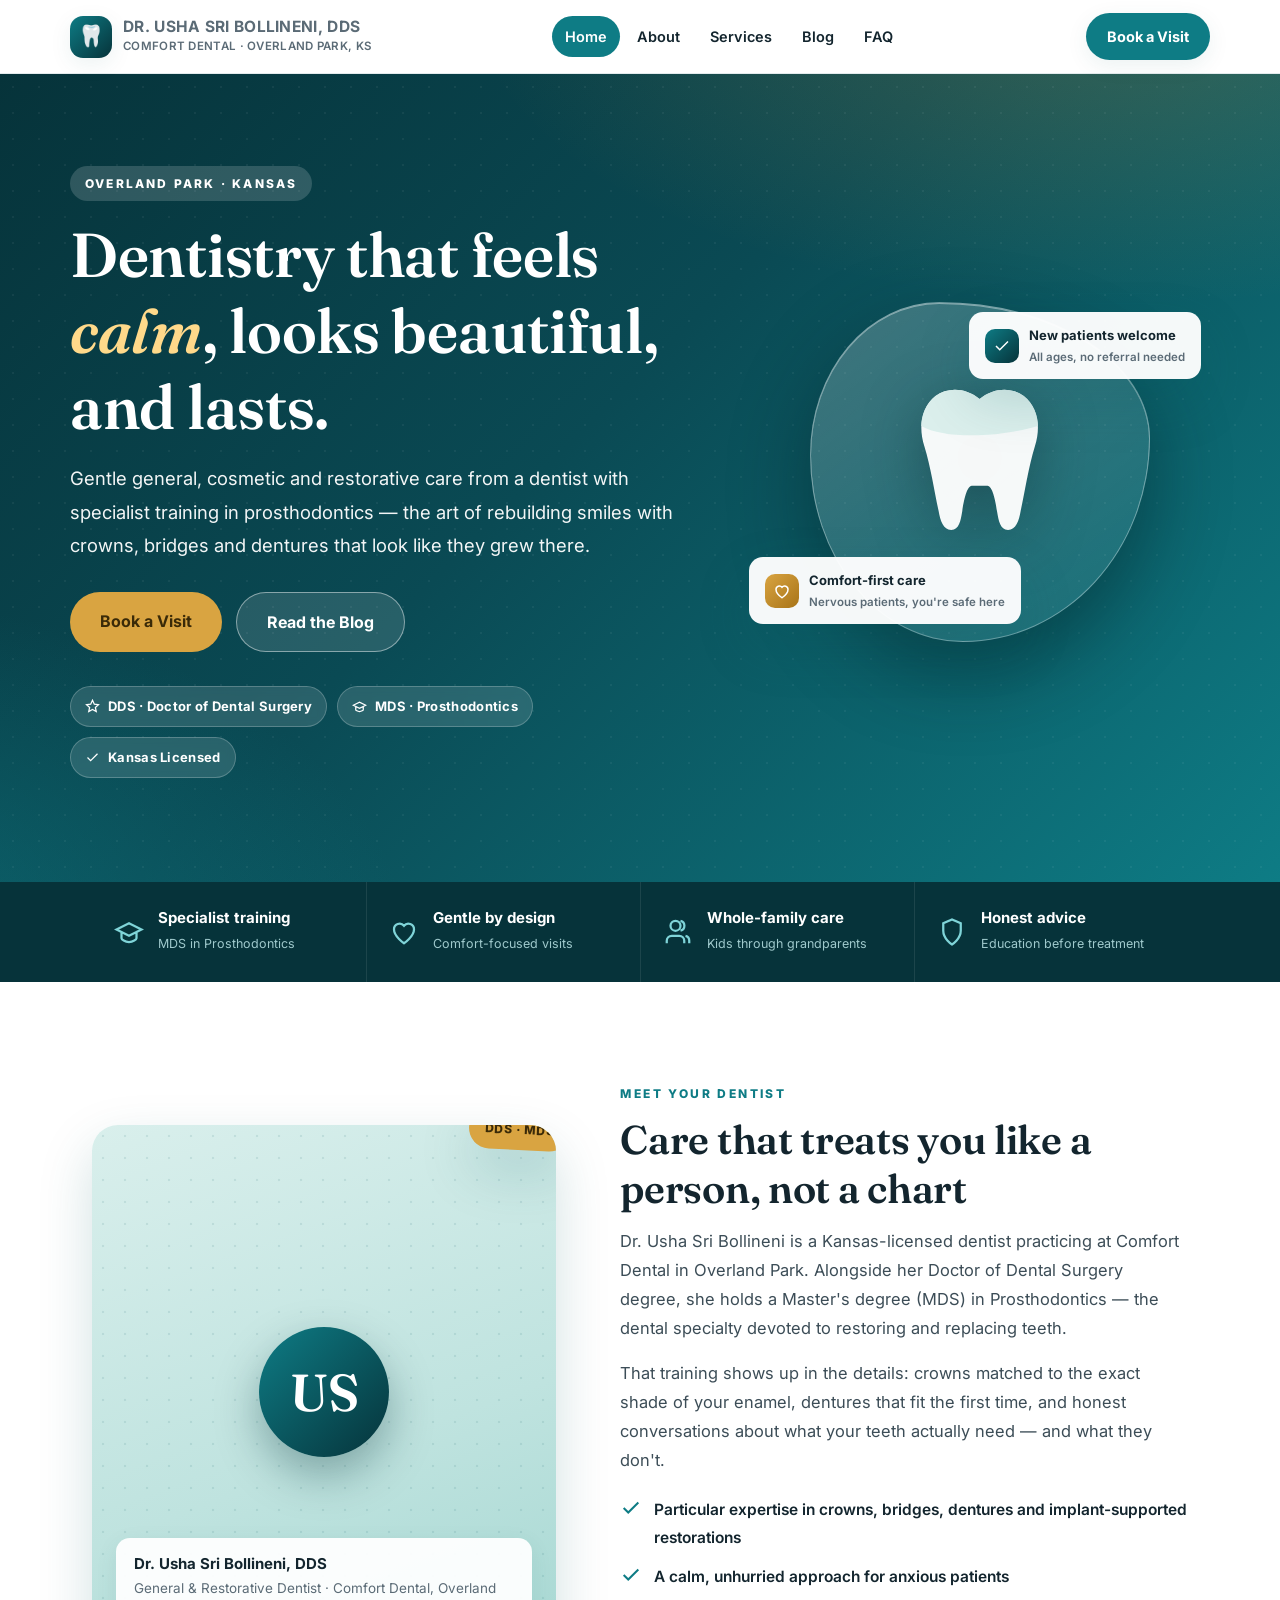
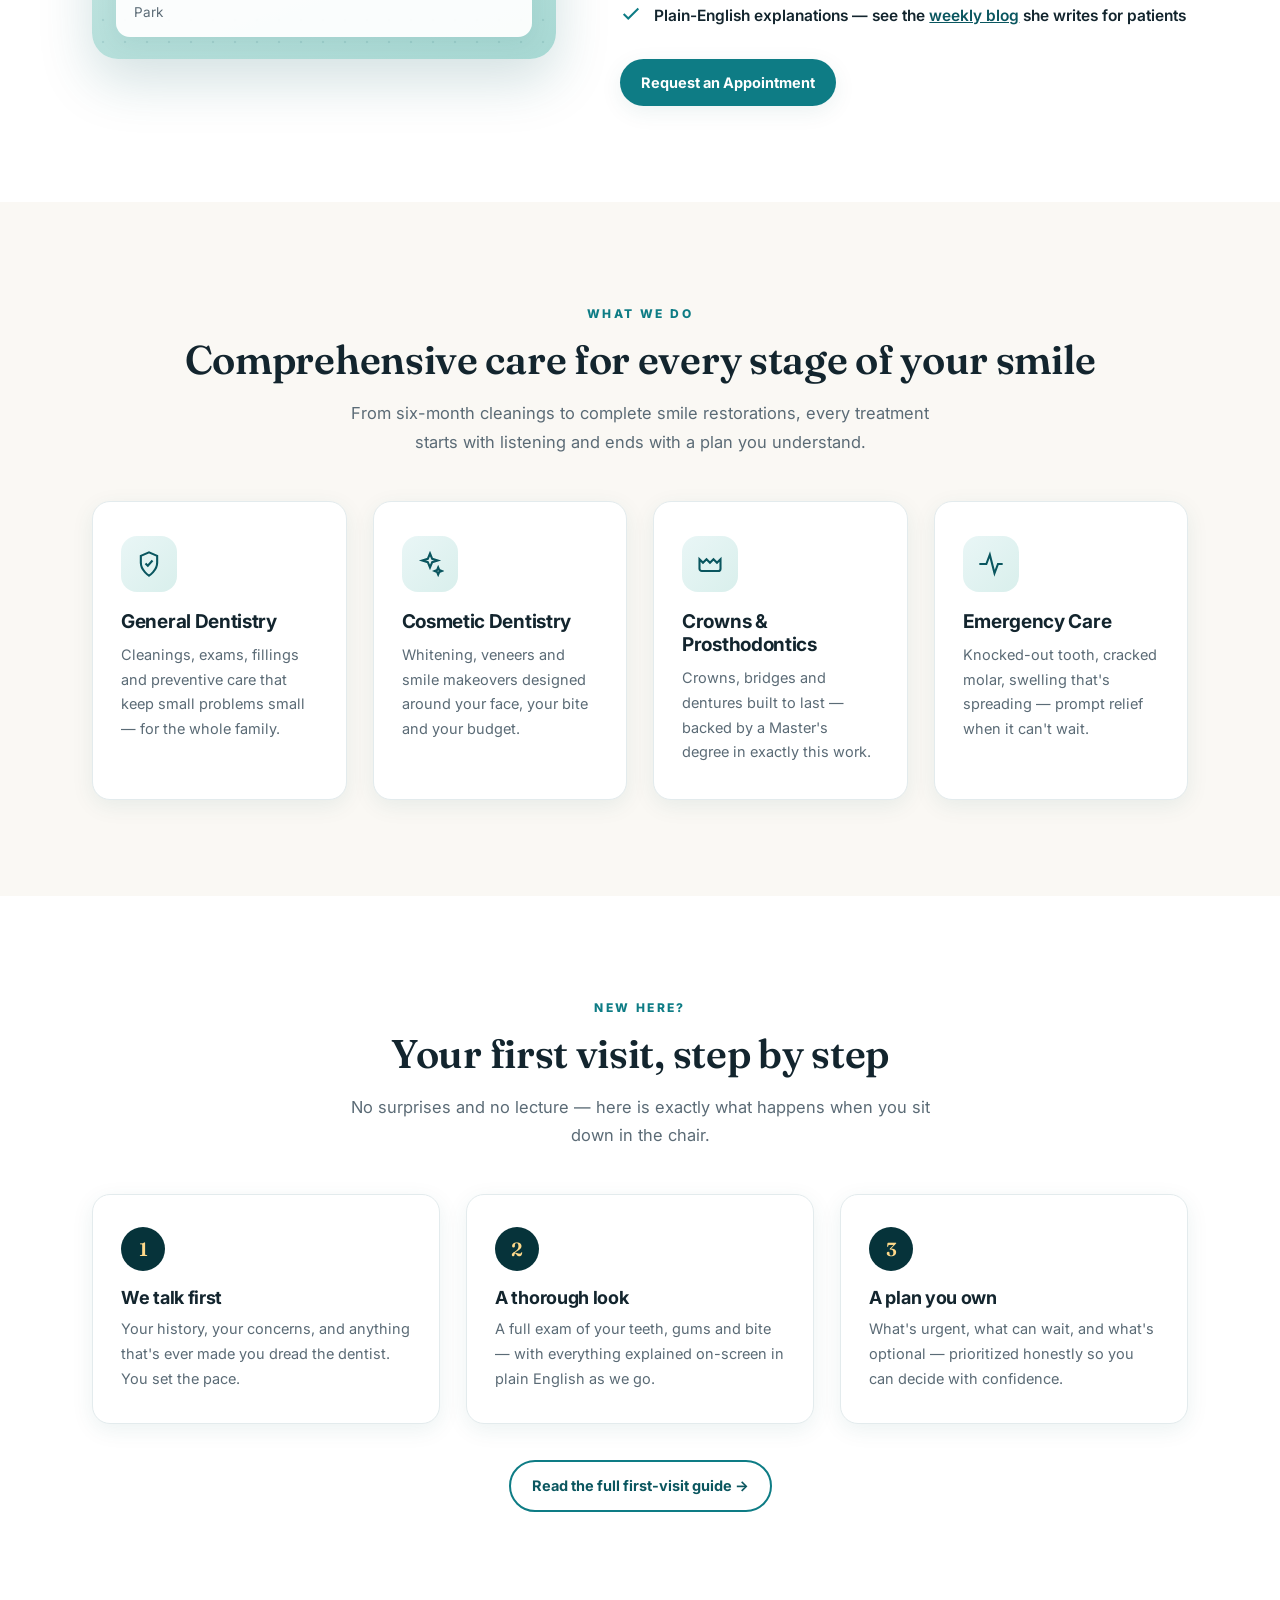
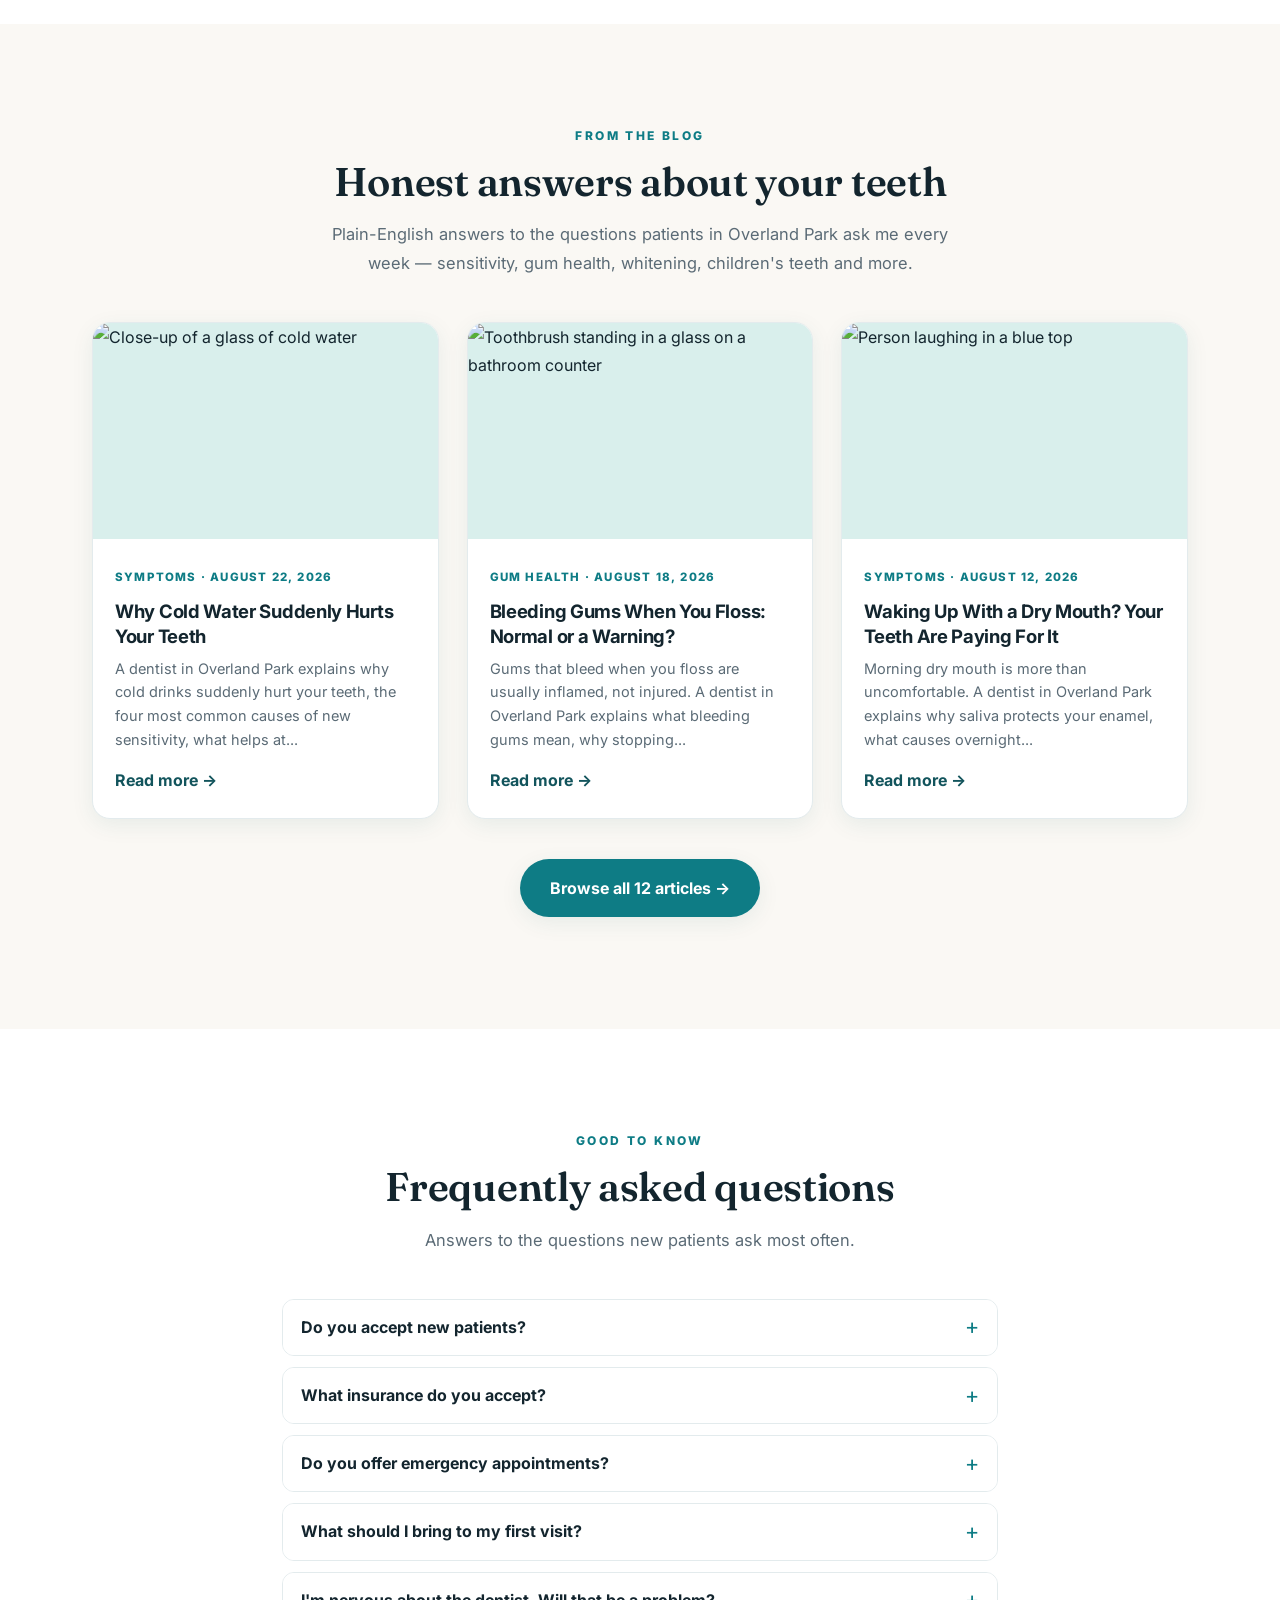
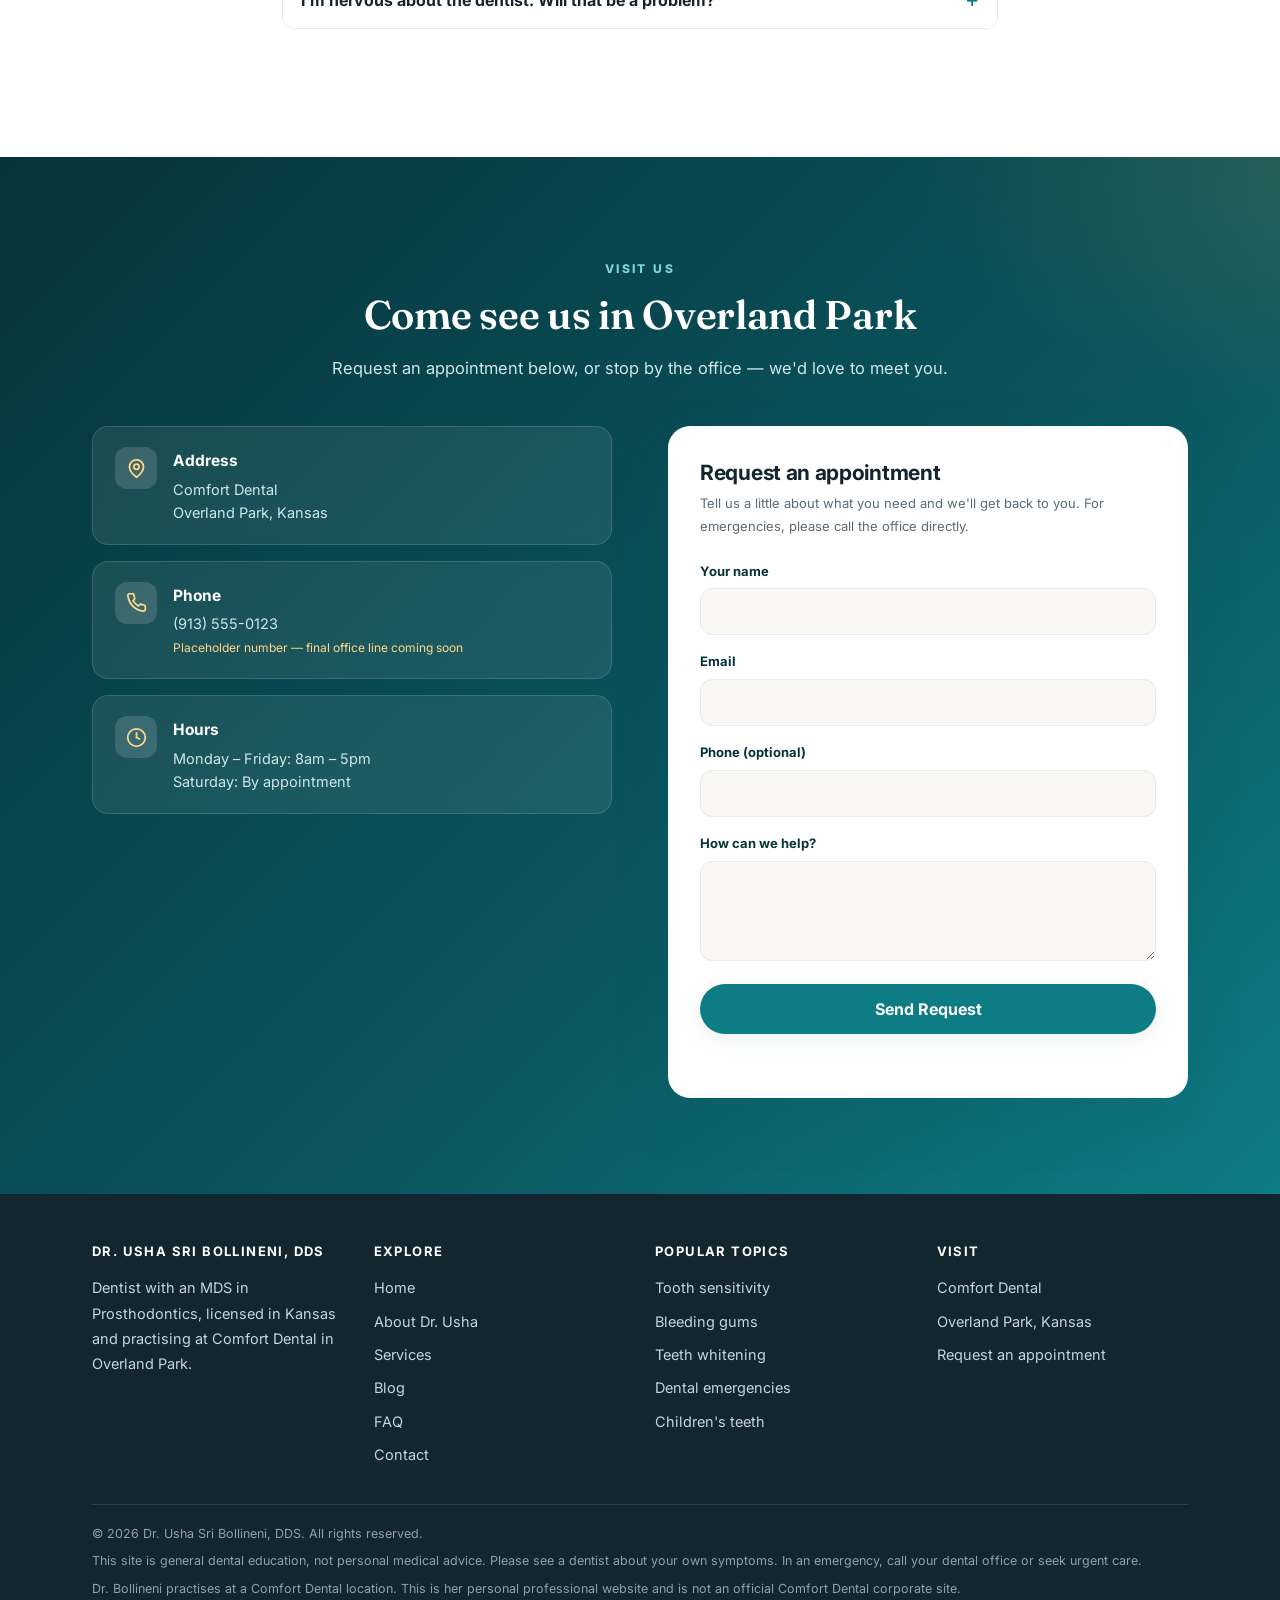
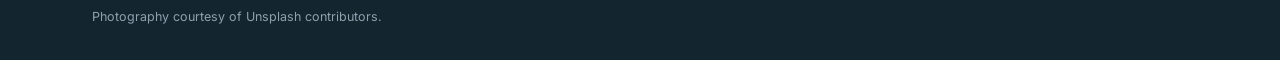
==== commit f0357535: "Correct name spelling from Sribollineni to Sri Bollineni" ====
--- a/index.html
+++ b/index.html
@@ -3,20 +3,20 @@
 <head>
 <meta charset="utf-8">
 <meta name="viewport" content="width=device-width, initial-scale=1">
-<title>Dr. Usha Sribollineni, DDS | Dentist in Overland Park, KS - Comfort Dental</title>
-<meta name="description" content="Dr. Usha Sribollineni, DDS, MDS (Prosthodontics) provides gentle general, cosmetic and restorative dentistry at Comfort Dental in Overland Park, KS. New patients welcome.">
-<meta name="keywords" content="dentist Overland Park, Comfort Dental, Dr Usha Sribollineni, cosmetic dentistry Kansas, prosthodontist Overland Park, crowns, dentures, dental implants restoration">
-<meta name="author" content="Dr. Usha Sribollineni, DDS">
+<title>Dr. Usha Sri Bollineni, DDS | Dentist in Overland Park, KS - Comfort Dental</title>
+<meta name="description" content="Dr. Usha Sri Bollineni, DDS, MDS (Prosthodontics) provides gentle general, cosmetic and restorative dentistry at Comfort Dental in Overland Park, KS. New patients welcome.">
+<meta name="keywords" content="dentist Overland Park, Comfort Dental, Dr Usha Sri Bollineni, cosmetic dentistry Kansas, prosthodontist Overland Park, crowns, dentures, dental implants restoration">
+<meta name="author" content="Dr. Usha Sri Bollineni, DDS">
 <meta name="robots" content="index, follow">
 <link rel="canonical" href="https://pbdev0209-fix-it.github.io/usha-dental-website/">
 
 <meta property="og:type" content="website">
-<meta property="og:title" content="Dr. Usha Sribollineni, DDS | Dentist in Overland Park, KS">
+<meta property="og:title" content="Dr. Usha Sri Bollineni, DDS | Dentist in Overland Park, KS">
 <meta property="og:description" content="Gentle general, cosmetic and restorative dentistry from a prosthodontics-trained dentist at Comfort Dental in Overland Park, Kansas.">
 <meta property="og:url" content="https://pbdev0209-fix-it.github.io/usha-dental-website/">
-<meta property="og:site_name" content="Dr. Usha Sribollineni, DDS">
+<meta property="og:site_name" content="Dr. Usha Sri Bollineni, DDS">
 <meta name="twitter:card" content="summary">
-<meta name="twitter:title" content="Dr. Usha Sribollineni, DDS | Dentist in Overland Park, KS">
+<meta name="twitter:title" content="Dr. Usha Sri Bollineni, DDS | Dentist in Overland Park, KS">
 <meta name="twitter:description" content="Gentle general, cosmetic and restorative dentistry in Overland Park, Kansas.">
 
 <link rel="icon" href="data:image/svg+xml,%3Csvg xmlns='http://www.w3.org/2000/svg' viewBox='0 0 100 100'%3E%3Ctext y='.9em' font-size='90'%3E%F0%9F%A6%B7%3C/text%3E%3C/svg%3E">
@@ -29,13 +29,13 @@
 {
   "@context": "https://schema.org",
   "@type": "Dentist",
-  "name": "Dr. Usha Sribollineni, DDS",
+  "name": "Dr. Usha Sri Bollineni, DDS",
   "url": "https://pbdev0209-fix-it.github.io/usha-dental-website/",
   "address": { "@type": "PostalAddress", "addressLocality": "Overland Park", "addressRegion": "KS", "addressCountry": "US" },
   "openingHoursSpecification": [{ "@type": "OpeningHoursSpecification", "dayOfWeek": ["Monday","Tuesday","Wednesday","Thursday","Friday"], "opens": "08:00", "closes": "17:00" }],
   "founder": {
     "@type": "Person",
-    "name": "Usha Sribollineni",
+    "name": "Usha Sri Bollineni",
     "honorificSuffix": "DDS",
     "jobTitle": "Dentist"
   }
@@ -214,7 +214,7 @@
     <a class="brand" href="index.html">
       <span class="mark" aria-hidden="true">&#129463;</span>
       <span>
-        <b>Dr. Usha Sribollineni, DDS</b>
+        <b>Dr. Usha Sri Bollineni, DDS</b>
         <span>Comfort Dental &middot; Overland Park, KS</span>
       </span>
     </a>
@@ -294,7 +294,7 @@
         <span class="badge-gold">DDS &middot; MDS</span>
         <span class="monogram" aria-hidden="true">US</span>
         <div class="plate">
-          <b>Dr. Usha Sribollineni, DDS</b>
+          <b>Dr. Usha Sri Bollineni, DDS</b>
           <span>General &amp; Restorative Dentist &middot; Comfort Dental, Overland Park</span>
         </div>
       </div>
@@ -302,7 +302,7 @@
     <div class="about-copy reveal">
       <span class="kicker">Meet your dentist</span>
       <h2>Care that treats you like a person, not a chart</h2>
-      <p>Dr. Usha Sribollineni is a Kansas-licensed dentist practicing at Comfort Dental in Overland Park. Alongside her Doctor of Dental Surgery degree, she holds a Master's degree (MDS) in Prosthodontics &mdash; the dental specialty devoted to restoring and replacing teeth.</p>
+      <p>Dr. Usha Sri Bollineni is a Kansas-licensed dentist practicing at Comfort Dental in Overland Park. Alongside her Doctor of Dental Surgery degree, she holds a Master's degree (MDS) in Prosthodontics &mdash; the dental specialty devoted to restoring and replacing teeth.</p>
       <p>That training shows up in the details: crowns matched to the exact shade of your enamel, dentures that fit the first time, and honest conversations about what your teeth actually need &mdash; and what they don't.</p>
       <ul class="tick-list">
         <li><svg viewBox="0 0 24 24" fill="none" stroke="currentColor" stroke-width="2.2" aria-hidden="true"><path d="M20 6L9 17l-5-5"/></svg> <span>Particular expertise in crowns, bridges, dentures and implant-supported restorations</span></li>
@@ -428,7 +428,7 @@
     <div class="faq">
       <div class="qa">
         <button type="button" aria-expanded="false">Do you accept new patients?</button>
-        <div class="ans"><p>Yes! Dr. Sribollineni and the Comfort Dental Overland Park team are welcoming new patients of all ages &mdash; no referral needed.</p></div>
+        <div class="ans"><p>Yes! Dr. Bollineni and the Comfort Dental Overland Park team are welcoming new patients of all ages &mdash; no referral needed.</p></div>
       </div>
       <div class="qa">
         <button type="button" aria-expanded="false">What insurance do you accept?</button>
@@ -490,7 +490,7 @@
   <div class="wrap">
     <div class="foot-grid">
       <div>
-        <h5>Dr. Usha Sribollineni, DDS</h5>
+        <h5>Dr. Usha Sri Bollineni, DDS</h5>
         <p style="margin:0;color:#c8d3dd">Dentist with an MDS in Prosthodontics, licensed in Kansas and practising at Comfort Dental in Overland Park.</p>
       </div>
       <div>
@@ -524,9 +524,9 @@
       </div>
     </div>
     <div class="legal">
-      <p>&copy; <span class="js-year">2026</span> Dr. Usha Sribollineni, DDS. All rights reserved.</p>
+      <p>&copy; <span class="js-year">2026</span> Dr. Usha Sri Bollineni, DDS. All rights reserved.</p>
       <p>This site is general dental education, not personal medical advice. Please see a dentist about your own symptoms. In an emergency, call your dental office or seek urgent care.</p>
-      <p>Dr. Sribollineni practises at a Comfort Dental location. This is her personal professional website and is not an official Comfort Dental corporate site.</p>
+      <p>Dr. Bollineni practises at a Comfort Dental location. This is her personal professional website and is not an official Comfort Dental corporate site.</p>
       <p>Photography courtesy of Unsplash contributors.</p>
     </div>
   </div>
--- a/assets/blog.css
+++ b/assets/blog.css
@@ -1,23 +1,29 @@
+@import url('https://fonts.googleapis.com/css2?family=Fraunces:opsz,wght@9..144,500;9..144,600;9..144,700&family=Inter:wght@400;500;600;700;800&display=swap');
 :root{
-  --teal:#1a7f8c;
-  --teal-dark:#12545c;
-  --teal-deep:#0b3b41;
-  --teal-light:#e6f7f8;
-  --mint:#d9f2f0;
-  --ink:#1f2d3d;
-  --muted:#5c6b7a;
-  --line:#e4eaef;
-  --radius:16px;
-  --shadow:0 6px 22px rgba(18,84,92,.08);
-  --shadow-lg:0 20px 50px rgba(18,84,92,.16);
+  --teal:#0e7c85;
+  --teal-dark:#0a565f;
+  --teal-deep:#06333a;
+  --teal-light:#e9f6f6;
+  --mint:#d9efec;
+  --sand:#faf8f4;
+  --gold:#d9a441;
+  --ink:#13252e;
+  --muted:#5b6b76;
+  --line:#e3ebed;
+  --radius:18px;
+  --shadow:0 6px 22px rgba(10,86,95,.08);
+  --shadow-lg:0 22px 54px rgba(10,86,95,.18);
+  --font-display:'Fraunces',Georgia,'Times New Roman',serif;
+  --font-body:'Inter',-apple-system,BlinkMacSystemFont,"Segoe UI",Roboto,Arial,sans-serif;
 }
 *{box-sizing:border-box}
 html{scroll-behavior:smooth}
 body{margin:0;background:#fff;color:var(--ink);line-height:1.75;
-  font-family:Inter,-apple-system,BlinkMacSystemFont,"Segoe UI",Roboto,Arial,sans-serif;
+  font-family:var(--font-body);
   -webkit-font-smoothing:antialiased}
 img{max-width:100%;display:block}
-h1,h2,h3,h4{line-height:1.25;letter-spacing:-.4px;margin:0 0 .5em}
+h1,h2,h3,h4{line-height:1.22;letter-spacing:-.3px;margin:0 0 .5em}
+h1,h2{font-family:var(--font-display);font-weight:600}
 .wrap{max-width:1140px;margin:0 auto;padding:0 22px}
 .narrow{max-width:760px}
 
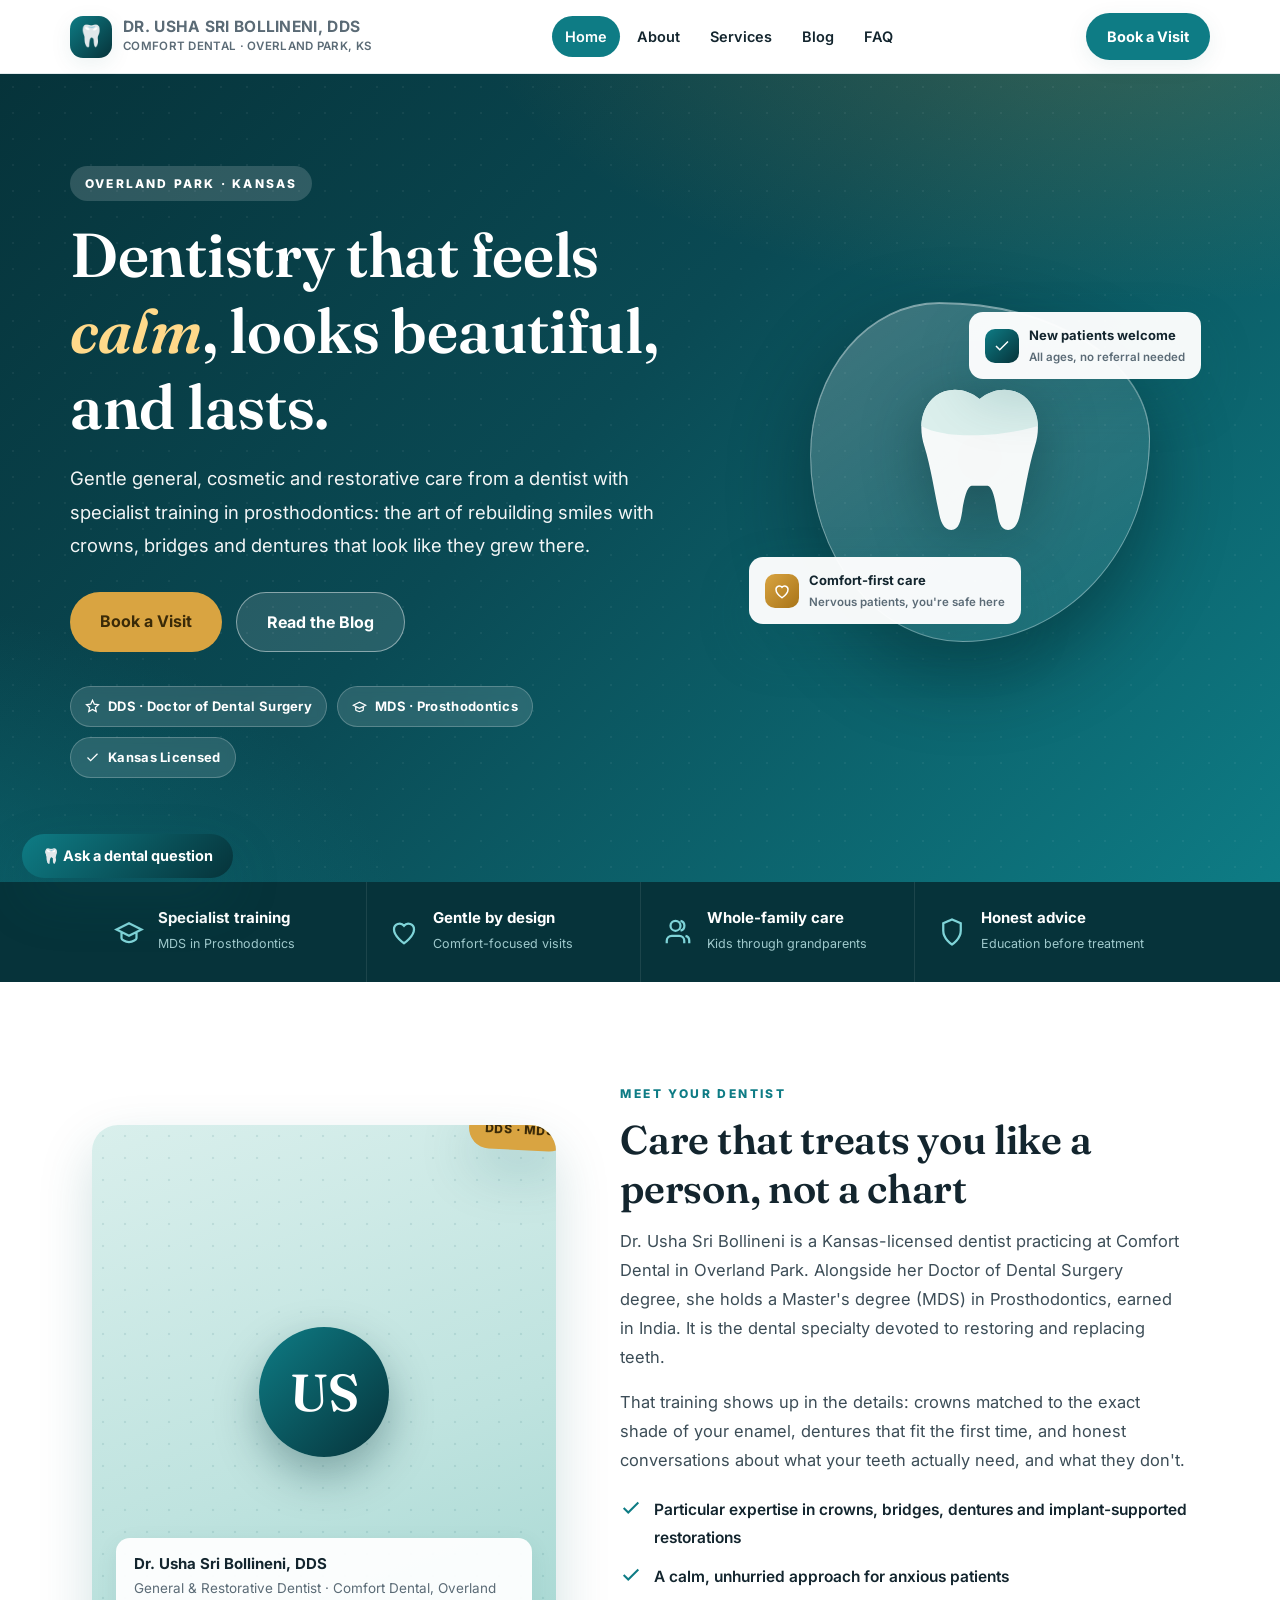
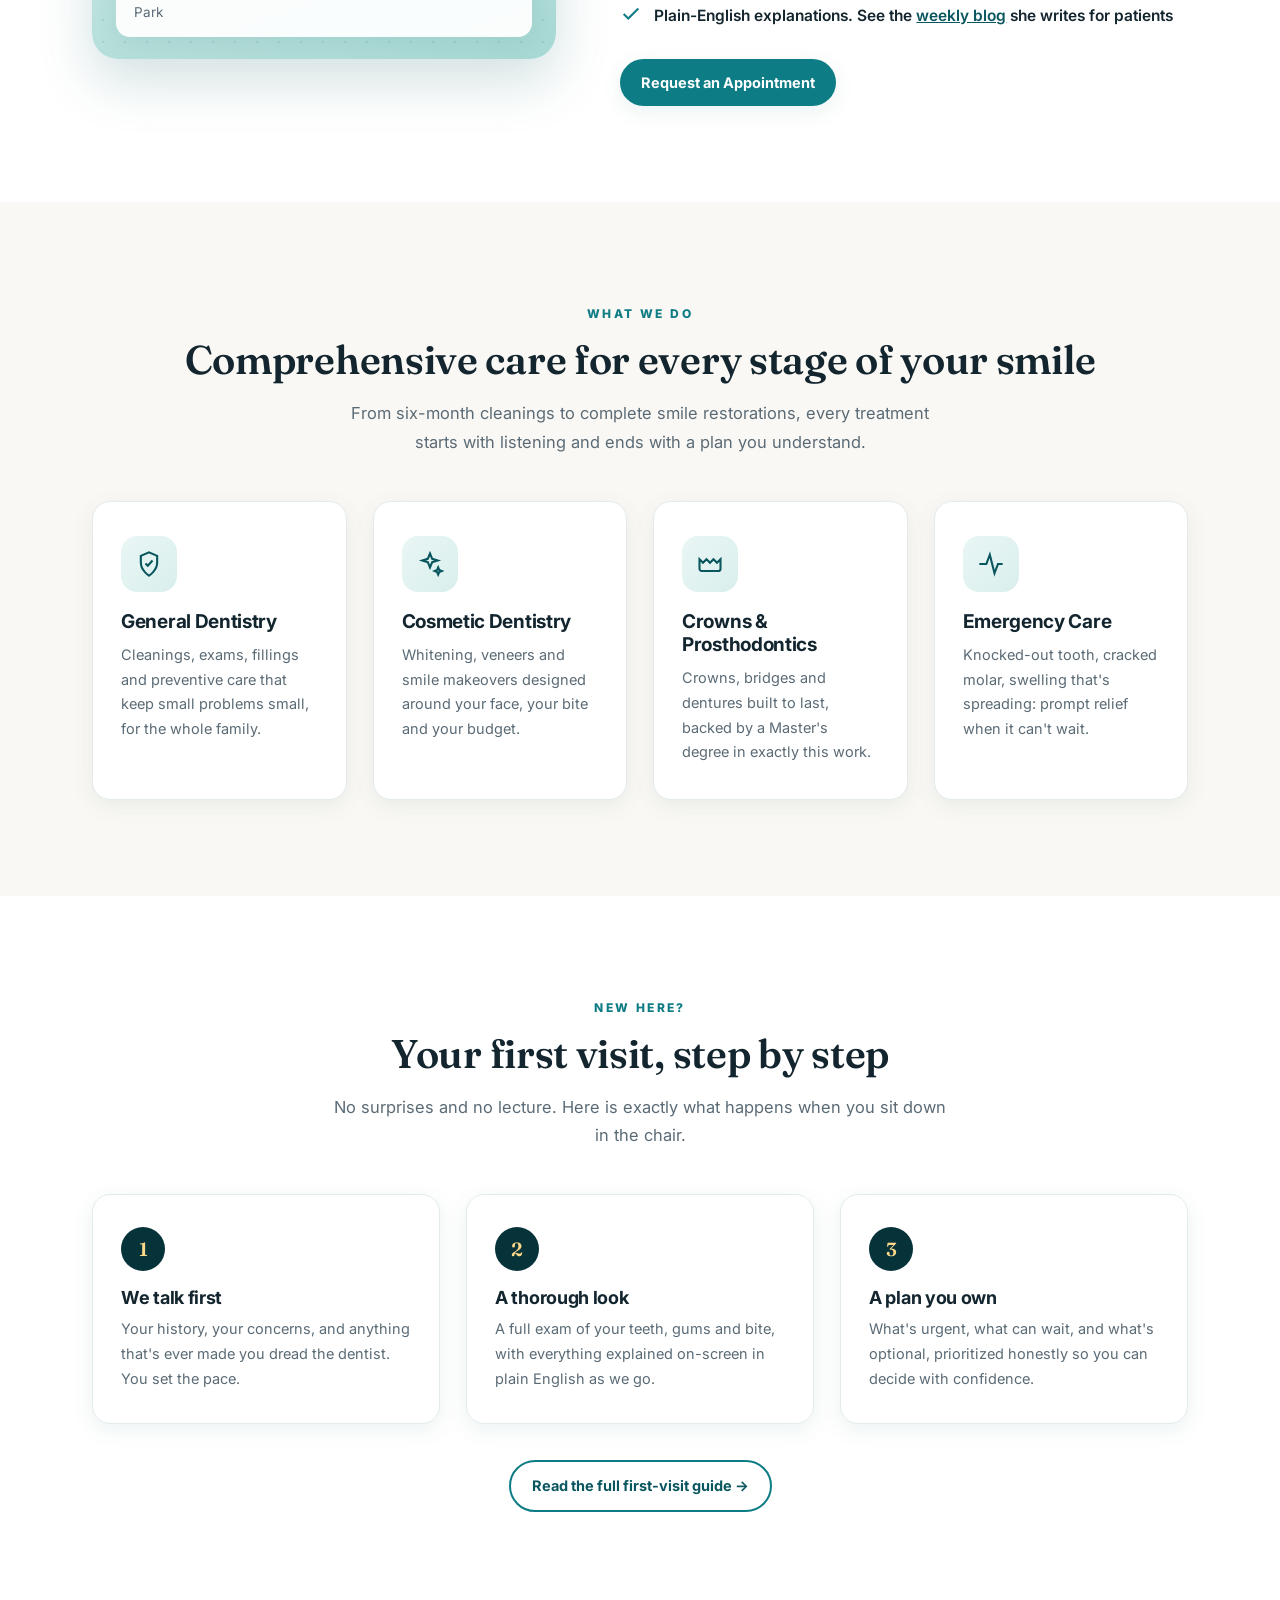
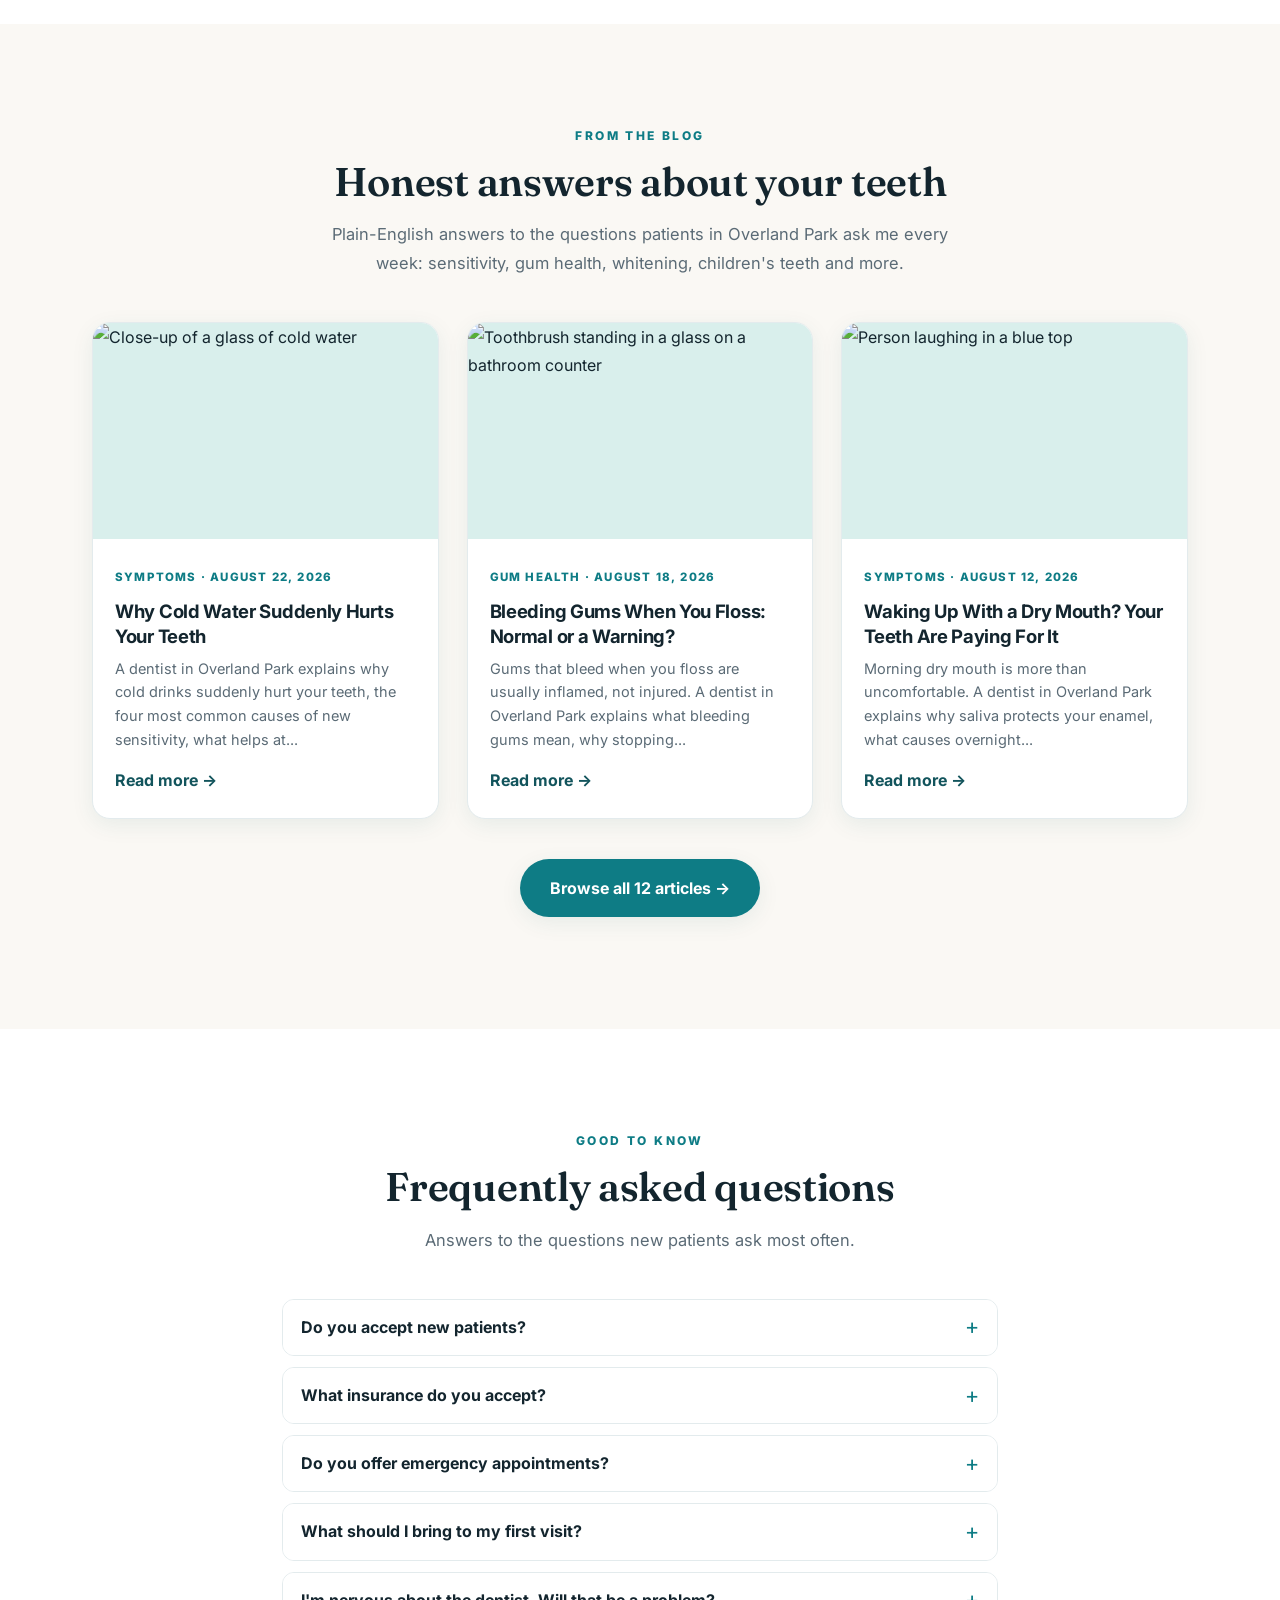
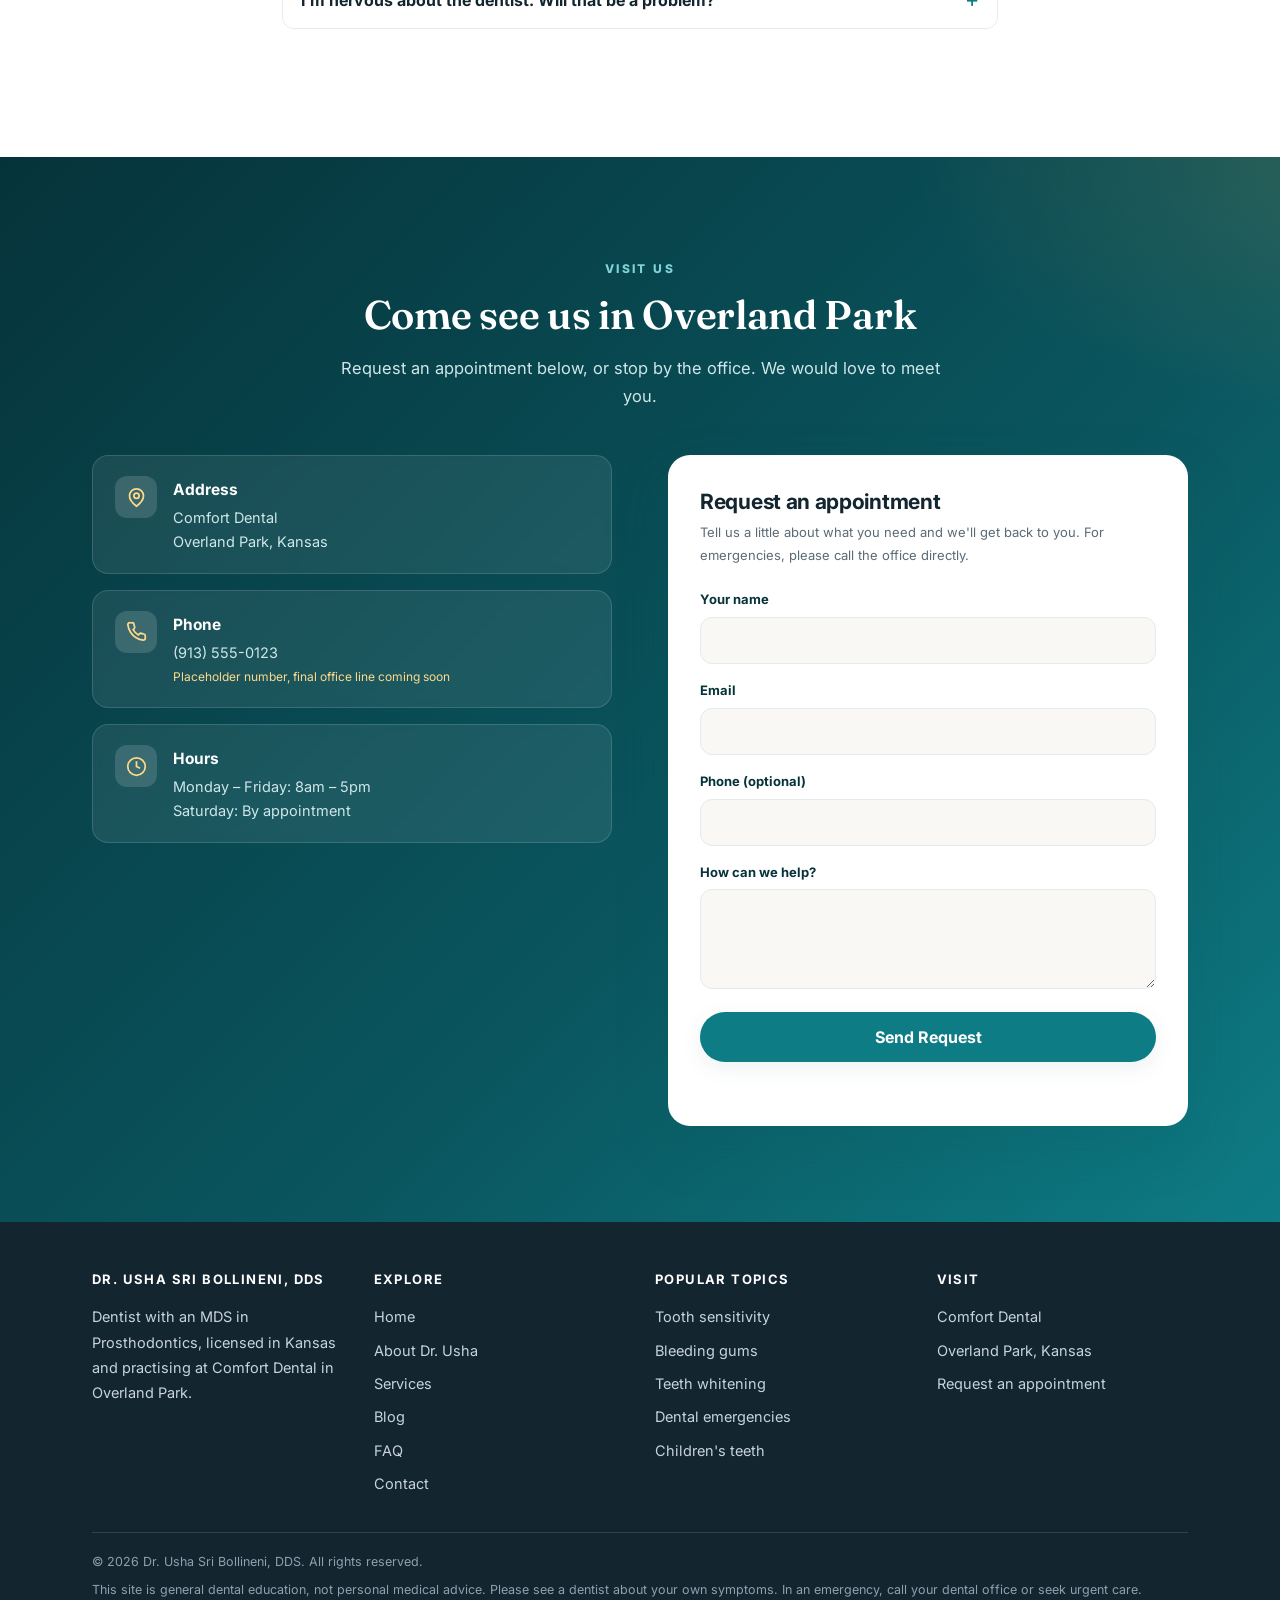
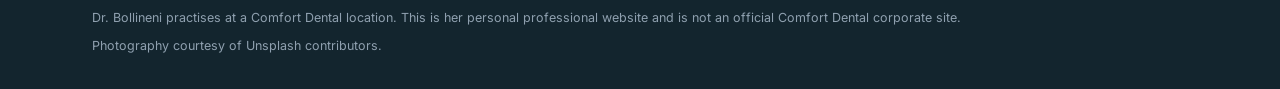
==== commit d48d5193: "Add Smile Assistant chat widget, remove dashes, note MDS earned in India" ====
--- a/index.html
+++ b/index.html
@@ -156,7 +156,7 @@
 .step h3{font-size:18px;margin:0 0 8px}
 .step p{font-size:14.5px;color:var(--muted);margin:0;line-height:1.7}
 
-/* blog cards (markup emitted by scripts/update-indexes.js — keep class names) */
+/* blog cards (markup emitted by scripts/update-indexes.js - keep class names) */
 .blog-grid{display:grid;gap:28px;grid-template-columns:repeat(auto-fit,minmax(280px,1fr))}
 .blog-card{background:#fff;border:1px solid var(--line);border-radius:var(--radius);overflow:hidden;
   box-shadow:var(--shadow);transition:transform .28s ease,box-shadow .28s ease}
@@ -197,6 +197,36 @@
 .field textarea{resize:vertical;min-height:100px}
 .form-msg{font-size:13.5px;color:var(--teal-dark);min-height:20px;margin-top:10px;font-weight:600}
 
+/* smile assistant chat */
+.chat-fab{position:fixed;left:22px;bottom:22px;z-index:80;display:inline-flex;align-items:center;gap:10px;
+  background:linear-gradient(135deg,var(--teal),var(--teal-deep));color:#fff;border:0;cursor:pointer;
+  padding:13px 20px;border-radius:999px;font-family:inherit;font-size:14.5px;font-weight:700;
+  box-shadow:var(--shadow-lg);transition:.25s}
+.chat-fab:hover{transform:translateY(-3px)}
+.chat-panel{position:fixed;left:22px;bottom:86px;z-index:81;width:min(370px,calc(100vw - 44px));
+  background:#fff;border-radius:20px;box-shadow:0 24px 70px rgba(6,51,58,.35);overflow:hidden;
+  display:none;flex-direction:column;max-height:min(560px,calc(100vh - 120px));border:1px solid var(--line)}
+.chat-panel.open{display:flex}
+.chat-head{background:linear-gradient(135deg,var(--teal-deep),var(--teal));color:#fff;padding:16px 18px;display:flex;gap:12px;align-items:center}
+.chat-head .cavatar{width:38px;height:38px;border-radius:50%;background:rgba(255,255,255,.16);display:grid;place-items:center;font-size:19px;flex:none}
+.chat-head b{display:block;font-size:15px}
+.chat-head span{display:block;font-size:11.5px;opacity:.85}
+.chat-close{margin-left:auto;background:none;border:0;color:#fff;font-size:20px;cursor:pointer;opacity:.85;padding:4px}
+.chat-body{padding:16px;overflow-y:auto;flex:1;background:var(--sand);display:flex;flex-direction:column;gap:10px}
+.msg{max-width:86%;padding:11px 14px;border-radius:16px;font-size:14px;line-height:1.6}
+.msg.bot{background:#fff;border:1px solid var(--line);border-bottom-left-radius:6px;align-self:flex-start;box-shadow:var(--shadow)}
+.msg.user{background:var(--teal);color:#fff;border-bottom-right-radius:6px;align-self:flex-end}
+.msg.bot a{color:var(--teal-dark);font-weight:700}
+.msg .fine{display:block;margin-top:7px;font-size:11.5px;color:var(--muted)}
+.chat-chips{display:flex;flex-wrap:wrap;gap:7px;padding:2px 0}
+.chat-chip{background:#fff;border:1.5px solid var(--teal);color:var(--teal-dark);border-radius:999px;
+  padding:6px 12px;font-size:12.5px;font-weight:700;cursor:pointer;font-family:inherit;transition:.15s}
+.chat-chip:hover{background:var(--teal-light)}
+.chat-input{display:flex;gap:8px;padding:12px;border-top:1px solid var(--line);background:#fff}
+.chat-input input{flex:1;border:1.5px solid var(--line);border-radius:999px;padding:11px 15px;font-family:inherit;font-size:14px;background:var(--sand)}
+.chat-input input:focus{outline:0;border-color:var(--teal);background:#fff}
+.chat-input button{border:0;background:var(--teal);color:#fff;border-radius:999px;width:42px;height:42px;cursor:pointer;font-size:16px;flex:none}
+.chat-input button:hover{background:var(--teal-dark)}
 @media (max-width:960px){
   .hero-grid{grid-template-columns:1fr;padding:64px 0 76px;gap:40px}
   .hero-visual{min-height:320px}
@@ -236,7 +266,7 @@
     <div>
       <span class="eyebrow">Overland Park &middot; Kansas</span>
       <h1>Dentistry that feels <em>calm</em>, looks beautiful, and lasts.</h1>
-      <p class="lead">Gentle general, cosmetic and restorative care from a dentist with specialist training in prosthodontics &mdash; the art of rebuilding smiles with crowns, bridges and dentures that look like they grew there.</p>
+      <p class="lead">Gentle general, cosmetic and restorative care from a dentist with specialist training in prosthodontics: the art of rebuilding smiles with crowns, bridges and dentures that look like they grew there.</p>
       <div class="hero-ctas">
         <a class="btn btn-gold btn-lg" href="#contact">Book a Visit</a>
         <a class="btn btn-glass btn-lg" href="blog.html">Read the Blog</a>
@@ -302,12 +332,12 @@
     <div class="about-copy reveal">
       <span class="kicker">Meet your dentist</span>
       <h2>Care that treats you like a person, not a chart</h2>
-      <p>Dr. Usha Sri Bollineni is a Kansas-licensed dentist practicing at Comfort Dental in Overland Park. Alongside her Doctor of Dental Surgery degree, she holds a Master's degree (MDS) in Prosthodontics &mdash; the dental specialty devoted to restoring and replacing teeth.</p>
-      <p>That training shows up in the details: crowns matched to the exact shade of your enamel, dentures that fit the first time, and honest conversations about what your teeth actually need &mdash; and what they don't.</p>
+      <p>Dr. Usha Sri Bollineni is a Kansas-licensed dentist practicing at Comfort Dental in Overland Park. Alongside her Doctor of Dental Surgery degree, she holds a Master's degree (MDS) in Prosthodontics, earned in India. It is the dental specialty devoted to restoring and replacing teeth.</p>
+      <p>That training shows up in the details: crowns matched to the exact shade of your enamel, dentures that fit the first time, and honest conversations about what your teeth actually need, and what they don't.</p>
       <ul class="tick-list">
         <li><svg viewBox="0 0 24 24" fill="none" stroke="currentColor" stroke-width="2.2" aria-hidden="true"><path d="M20 6L9 17l-5-5"/></svg> <span>Particular expertise in crowns, bridges, dentures and implant-supported restorations</span></li>
         <li><svg viewBox="0 0 24 24" fill="none" stroke="currentColor" stroke-width="2.2" aria-hidden="true"><path d="M20 6L9 17l-5-5"/></svg> <span>A calm, unhurried approach for anxious patients</span></li>
-        <li><svg viewBox="0 0 24 24" fill="none" stroke="currentColor" stroke-width="2.2" aria-hidden="true"><path d="M20 6L9 17l-5-5"/></svg> <span>Plain-English explanations &mdash; see the <a href="blog.html" style="color:var(--teal-dark)">weekly blog</a> she writes for patients</span></li>
+        <li><svg viewBox="0 0 24 24" fill="none" stroke="currentColor" stroke-width="2.2" aria-hidden="true"><path d="M20 6L9 17l-5-5"/></svg> <span>Plain-English explanations. See the <a href="blog.html" style="color:var(--teal-dark)">weekly blog</a> she writes for patients</span></li>
       </ul>
       <a class="btn btn-primary" href="#contact">Request an Appointment</a>
     </div>
@@ -323,7 +353,7 @@
       <div class="svc reveal">
         <span class="ico"><svg viewBox="0 0 24 24" fill="none" stroke="currentColor" stroke-width="1.8" aria-hidden="true"><path d="M12 22s7-4.4 7-11V5l-7-3-7 3v6c0 6.6 7 11 7 11z"/><path d="M9 11.5l2 2 4-4.5"/></svg></span>
         <h3>General Dentistry</h3>
-        <p>Cleanings, exams, fillings and preventive care that keep small problems small &mdash; for the whole family.</p>
+        <p>Cleanings, exams, fillings and preventive care that keep small problems small, for the whole family.</p>
       </div>
       <div class="svc reveal">
         <span class="ico"><svg viewBox="0 0 24 24" fill="none" stroke="currentColor" stroke-width="1.8" aria-hidden="true"><path d="M12 3l1.9 4.6L18.5 9l-4.6 1.4L12 15l-1.9-4.6L5.5 9l4.6-1.4z"/><path d="M19 15l.9 2.1L22 18l-2.1.9L19 21l-.9-2.1L16 18l2.1-.9z"/></svg></span>
@@ -333,12 +363,12 @@
       <div class="svc reveal">
         <span class="ico"><svg viewBox="0 0 24 24" fill="none" stroke="currentColor" stroke-width="1.8" aria-hidden="true"><path d="M3 8l3 3 3-3 3 3 3-3 3 3 3-3v8a2 2 0 01-2 2H5a2 2 0 01-2-2z"/></svg></span>
         <h3>Crowns &amp; Prosthodontics</h3>
-        <p>Crowns, bridges and dentures built to last &mdash; backed by a Master's degree in exactly this work.</p>
+        <p>Crowns, bridges and dentures built to last, backed by a Master's degree in exactly this work.</p>
       </div>
       <div class="svc reveal">
         <span class="ico"><svg viewBox="0 0 24 24" fill="none" stroke="currentColor" stroke-width="1.8" aria-hidden="true"><path d="M22 12h-4l-3 8-4-16-3 8H2"/></svg></span>
         <h3>Emergency Care</h3>
-        <p>Knocked-out tooth, cracked molar, swelling that's spreading &mdash; prompt relief when it can't wait.</p>
+        <p>Knocked-out tooth, cracked molar, swelling that's spreading: prompt relief when it can't wait.</p>
       </div>
     </div>
   </div>
@@ -348,7 +378,7 @@
   <div class="wrap center">
     <span class="kicker">New here?</span>
     <h2>Your first visit, step by step</h2>
-    <p class="sub">No surprises and no lecture &mdash; here is exactly what happens when you sit down in the chair.</p>
+    <p class="sub">No surprises and no lecture. Here is exactly what happens when you sit down in the chair.</p>
     <div class="steps" style="text-align:left">
       <div class="step reveal">
         <span class="num">1</span>
@@ -358,12 +388,12 @@
       <div class="step reveal">
         <span class="num">2</span>
         <h3>A thorough look</h3>
-        <p>A full exam of your teeth, gums and bite &mdash; with everything explained on-screen in plain English as we go.</p>
+        <p>A full exam of your teeth, gums and bite, with everything explained on-screen in plain English as we go.</p>
       </div>
       <div class="step reveal">
         <span class="num">3</span>
         <h3>A plan you own</h3>
-        <p>What's urgent, what can wait, and what's optional &mdash; prioritized honestly so you can decide with confidence.</p>
+        <p>What's urgent, what can wait, and what's optional, prioritized honestly so you can decide with confidence.</p>
       </div>
     </div>
     <p style="margin-top:36px"><a class="btn btn-ghost" href="blog/first-visit-guide.html">Read the full first-visit guide &rarr;</a></p>
@@ -374,7 +404,7 @@
   <div class="wrap center">
     <span class="kicker">From the blog</span>
     <h2>Honest answers about your teeth</h2>
-    <p class="sub">Plain-English answers to the questions patients in Overland Park ask me every week &mdash; sensitivity, gum health, whitening, children's teeth and more.</p>
+    <p class="sub">Plain-English answers to the questions patients in Overland Park ask me every week: sensitivity, gum health, whitening, children's teeth and more.</p>
     <div class="blog-grid" style="text-align:left">
     <!-- HOME_POSTS:START -->
         <a class="blog-card reveal" href="blog/tooth-sensitivity-cold.html" style="text-decoration:none;color:inherit;display:block;overflow:hidden">
@@ -428,7 +458,7 @@
     <div class="faq">
       <div class="qa">
         <button type="button" aria-expanded="false">Do you accept new patients?</button>
-        <div class="ans"><p>Yes! Dr. Bollineni and the Comfort Dental Overland Park team are welcoming new patients of all ages &mdash; no referral needed.</p></div>
+        <div class="ans"><p>Yes! Dr. Bollineni and the Comfort Dental Overland Park team are welcoming new patients of all ages, no referral needed.</p></div>
       </div>
       <div class="qa">
         <button type="button" aria-expanded="false">What insurance do you accept?</button>
@@ -436,15 +466,15 @@
       </div>
       <div class="qa">
         <button type="button" aria-expanded="false">Do you offer emergency appointments?</button>
-        <div class="ans"><p>Yes &mdash; we do our best to see dental emergencies as quickly as possible. If you've knocked out a tooth, the first hour matters: <a href="blog/dental-emergency-overland-park.html">here's what to do right now</a>.</p></div>
+        <div class="ans"><p>Yes, we do our best to see dental emergencies as quickly as possible. If you've knocked out a tooth, the first hour matters: <a href="blog/dental-emergency-overland-park.html">here's what to do right now</a>.</p></div>
       </div>
       <div class="qa">
         <button type="button" aria-expanded="false">What should I bring to my first visit?</button>
-        <div class="ans"><p>A photo ID, your insurance card if you have one, and a list of current medications. That's it &mdash; we handle the rest.</p></div>
+        <div class="ans"><p>A photo ID, your insurance card if you have one, and a list of current medications. That's it. We handle the rest.</p></div>
       </div>
       <div class="qa">
         <button type="button" aria-expanded="false">I'm nervous about the dentist. Will that be a problem?</button>
-        <div class="ans"><p>Not at all &mdash; you're in good company. Tell us when you book, and we'll go at your pace, explain everything before it happens, and stop whenever you ask.</p></div>
+        <div class="ans"><p>Not at all. You're in good company. Tell us when you book, and we'll go at your pace, explain everything before it happens, and stop whenever you ask.</p></div>
       </div>
     </div>
   </div>
@@ -455,7 +485,7 @@
     <div class="center">
       <span class="kicker">Visit us</span>
       <h2>Come see us in Overland Park</h2>
-      <p class="sub" style="margin-left:auto;margin-right:auto">Request an appointment below, or stop by the office &mdash; we'd love to meet you.</p>
+      <p class="sub" style="margin-left:auto;margin-right:auto">Request an appointment below, or stop by the office. We would love to meet you.</p>
     </div>
     <div class="contact-grid">
       <div>
@@ -465,7 +495,7 @@
         </div>
         <div class="info-card">
           <span class="dot"><svg viewBox="0 0 24 24" fill="none" stroke="currentColor" stroke-width="2" aria-hidden="true"><path d="M22 16.9v3a2 2 0 01-2.2 2 19.8 19.8 0 01-8.6-3.1 19.5 19.5 0 01-6-6A19.8 19.8 0 012.1 4.2 2 2 0 014.1 2h3a2 2 0 012 1.7c.13.96.36 1.9.7 2.8a2 2 0 01-.45 2.1L8.1 9.9a16 16 0 006 6l1.3-1.3a2 2 0 012.1-.45c.9.34 1.84.57 2.8.7A2 2 0 0122 16.9z"/></svg></span>
-          <div><b>Phone</b><p>(913) 555-0123<br><span class="note">Placeholder number &mdash; final office line coming soon</span></p></div>
+          <div><b>Phone</b><p>(913) 555-0123<br><span class="note">Placeholder number, final office line coming soon</span></p></div>
         </div>
         <div class="info-card">
           <span class="dot"><svg viewBox="0 0 24 24" fill="none" stroke="currentColor" stroke-width="2" aria-hidden="true"><circle cx="12" cy="12" r="10"/><path d="M12 6v6l4 2"/></svg></span>
@@ -533,6 +563,21 @@
 </footer>
 
 <button class="back-top" id="backToTop" aria-label="Back to top">&#8593;</button>
+
+<!-- Smile Assistant: instant tips for common questions -->
+<button class="chat-fab" id="chatFab" aria-expanded="false" aria-controls="chatPanel">&#129463; Ask a dental question</button>
+<div class="chat-panel" id="chatPanel" role="dialog" aria-label="Smile Assistant">
+  <div class="chat-head">
+    <span class="cavatar" aria-hidden="true">&#129463;</span>
+    <span><b>Smile Assistant</b><span>Instant tips from Dr. Bollineni's articles</span></span>
+    <button class="chat-close" id="chatClose" aria-label="Close chat">&times;</button>
+  </div>
+  <div class="chat-body" id="chatBody"></div>
+  <form class="chat-input" id="chatForm">
+    <input id="chatText" type="text" placeholder="Type a question, like: my gums bleed" aria-label="Your question">
+    <button type="submit" aria-label="Send">&#10148;</button>
+  </form>
+</div>
 
 <script>
 // footer year
@@ -569,13 +614,97 @@
 }, { passive: true });
 backTop.addEventListener('click', function(){ window.scrollTo({ top: 0, behavior: 'smooth' }); });
 
-// contact form (demo — connect to email/booking service to go live)
+// contact form (demo - connect to email/booking service to go live)
 var form = document.getElementById('contactForm');
 form.addEventListener('submit', function(e){
   e.preventDefault();
   document.getElementById('formMsg').textContent = 'Thanks for reaching out! This form is a demo for now - please call the office to book until it goes live.';
   form.reset();
 });
+
+// ---------- Smile Assistant (rules-based tips, no medical advice) ----------
+(function(){
+  var KB = [
+    {k:['sensitiv','cold','ice','hurts when i drink','sharp pain cold'], t:'Sudden cold sensitivity usually has a findable cause, like receding gums, enamel wear, grinding, or a cavity. A toothpaste for sensitive teeth used daily often helps within a few weeks. If one specific tooth zings sharply or it is getting worse, it is worth an exam.', a:['Why Cold Water Suddenly Hurts Your Teeth','blog/tooth-sensitivity-cold.html']},
+    {k:['bleed','floss','gums bleed','gingivitis','gum'], t:'Gums that bleed when you floss are usually inflamed, not injured, and the fix is usually MORE gentle cleaning, not less. Keep brushing along the gumline and flossing daily; most early inflammation calms down in a week or two. Bleeding that continues beyond that deserves a checkup.', a:['Bleeding Gums: Normal or a Warning?','blog/bleeding-gums.html']},
+    {k:['whiten','white','stain','yellow','charcoal','bleach'], t:'Whitening works best on surface stains, and professional options are the most predictable. Charcoal powders mostly wear enamel without truly whitening. Crowns and fillings do not whiten, which matters for planning.', a:['Teeth Whitening: What Actually Works','blog/teeth-whitening-guide.html']},
+    {k:['kid','child','baby','toddler','first dentist','my son','my daughter'], t:'The first dental visit is recommended earlier than most parents expect, around the first tooth or first birthday. Early visits are mostly about habits and making the chair feel normal, not procedures.', a:["Your Child's First Dental Visit",'blog/kids-first-dentist-age.html']},
+    {k:['knocked','emergency','broke','broken','chip','crack','swelling','swollen','accident','trauma'], t:'For a knocked-out adult tooth, the first hour genuinely matters: handle it by the crown, keep it moist (milk works), and get seen right away. Facial swelling that is spreading should be treated as urgent. Please call the office or seek urgent care rather than waiting.', a:['Dental Emergency: What to Do in the First Hour','blog/dental-emergency-overland-park.html']},
+    {k:['grind','clench','jaw','headache','bruxism','night guard','tmj'], t:'Morning headaches, a tight jaw, or flattened tooth edges often point to night-time grinding. Many people have no idea they do it. A properly fitted night guard usually protects teeth well; the exam confirms whether grinding is the cause.', a:['Grinding and Morning Headaches','blog/teeth-grinding-headaches.html']},
+    {k:['dry mouth','dry','saliva','thirsty at night','mouth breath'], t:'Saliva is your enamel’s main overnight defence, so a chronically dry mouth speeds up decay. Common contributors are mouth-breathing, some medications, and dehydration. Water before bed helps; persistent dry mouth is worth mentioning at your visit.', a:['Waking Up With a Dry Mouth','blog/morning-dry-mouth.html']},
+    {k:['align','braces','invisalign','straight','crooked'], t:'Clear aligners and braces both straighten teeth, but they suit different problems and different levels of discipline: aligners only work while you actually wear them. Which fits you depends on your bite, so an exam is the honest starting point.', a:['Clear Aligners vs Braces','blog/clear-aligners-vs-braces.html']},
+    {k:['crown','veneer','cap','bridge','denture','implant'], t:'Crowns rebuild strength; veneers reshape appearance. They are often discussed as if interchangeable, but they solve different problems. This is Dr. Bollineni’s specialty area (MDS in Prosthodontics), so bring your questions.', a:['Crowns vs Veneers','blog/crowns-vs-veneers.html']},
+    {k:['first visit','new patient','what to expect','nervous','anxious','scared','afraid'], t:'A first visit here is talk first, exam second, and a plan you understand at the end. Nervous patients are very welcome: say so when you book, and everything goes at your pace.', a:['What to Expect at Your First Visit','blog/first-visit-guide.html']},
+    {k:['cavity','decay','hole','sweet','sugar'], t:'Cavity pain tends to get worse over time and often reacts to sweets; plain sensitivity tends to stay stable. Only an exam and X-ray can say for sure, and small cavities are far easier to fix than ones that have waited.', a:['Is It a Cavity or Just Sensitivity?','blog/cavity-or-sensitivity.html']},
+    {k:['brush','habit','prevent','floss how','fluoride','routine','tips'], t:'The habits that matter most: brush twice daily along the gumline, floss once, spit but do not rinse after brushing, go easy on frequent sugary sips, and keep your checkups. Consistency beats any gadget.', a:['5 Habits That Do More Than Anything You Buy','blog/5-tips-healthier-smile.html']},
+    {k:['insurance','cost','price','how much','pay'], t:'Costs and coverage vary a lot by plan and by tooth, so please call the office to confirm your specific insurance and get an estimate. The team will walk you through it before any treatment.', a:null},
+    {k:['hour','open','book','appointment','schedule','visit','call','phone','location','address','where'], t:'The office is at Comfort Dental in Overland Park, Kansas. Hours are Monday to Friday 8am to 5pm, and Saturday by appointment. Use the Book a Visit button above or the request form in the Contact section.', a:null},
+    {k:['pain','toothache','hurt','ache'], t:'Tooth pain is your body asking for an exam; articles cannot diagnose which cause is yours. If pain is severe, wakes you at night, or comes with swelling or fever, treat it as urgent and call the office. Milder aches still deserve a visit soon, because dental pain rarely fixes itself.', a:['Is It a Cavity or Just Sensitivity?','blog/cavity-or-sensitivity.html']}
+  ];
+  var fab = document.getElementById('chatFab'), panel = document.getElementById('chatPanel'),
+      body = document.getElementById('chatBody'), chatForm = document.getElementById('chatForm'),
+      input = document.getElementById('chatText'), closeBtn = document.getElementById('chatClose');
+  var started = false;
+  function addMsg(html, who){
+    var d = document.createElement('div');
+    d.className = 'msg ' + who;
+    d.innerHTML = html;
+    body.appendChild(d);
+    body.scrollTop = body.scrollHeight;
+  }
+  function addChips(){
+    var wrap = document.createElement('div');
+    wrap.className = 'chat-chips';
+    ['Sensitive teeth','Bleeding gums','Whitening','Kids','Emergency','First visit'].forEach(function(label){
+      var c = document.createElement('button');
+      c.type = 'button'; c.className = 'chat-chip'; c.textContent = label;
+      c.addEventListener('click', function(){ ask(label); });
+      wrap.appendChild(c);
+    });
+    body.appendChild(wrap);
+    body.scrollTop = body.scrollHeight;
+  }
+  function answer(q){
+    var lq = q.toLowerCase(), best = null, score = 0;
+    KB.forEach(function(item){
+      var s = 0;
+      item.k.forEach(function(kw){ if (lq.indexOf(kw) >= 0) s += kw.length; });
+      if (s > score) { score = s; best = item; }
+    });
+    if (!best) {
+      return 'I can share tips on sensitivity, gum health, whitening, kids’ teeth, grinding, emergencies, crowns and more; try one of the topics below, or ask in a few words. For anything specific to your mouth, an exam is the honest answer.<span class="fine">General education only, not personal medical advice.</span>';
+    }
+    var html = best.t;
+    if (best.a) html += '<br>Read more: <a href="' + best.a[1] + '">' + best.a[0] + '</a>';
+    html += '<span class="fine">General education only, not personal medical advice. In an emergency, call the office or seek urgent care.</span>';
+    return html;
+  }
+  function ask(q){
+    addMsg(q.replace(/</g,'&lt;'), 'user');
+    setTimeout(function(){ addMsg(answer(q), 'bot'); }, 350);
+  }
+  function openChat(){
+    panel.classList.add('open');
+    fab.setAttribute('aria-expanded','true');
+    if (!started) {
+      started = true;
+      addMsg('Hi! I’m the Smile Assistant. I share quick tips drawn from Dr. Bollineni’s patient articles. What’s on your mind? Pick a topic or type a question.', 'bot');
+      addChips();
+    }
+    input.focus();
+  }
+  fab.addEventListener('click', function(){
+    panel.classList.contains('open') ? (panel.classList.remove('open'), fab.setAttribute('aria-expanded','false')) : openChat();
+  });
+  closeBtn.addEventListener('click', function(){ panel.classList.remove('open'); fab.setAttribute('aria-expanded','false'); });
+  chatForm.addEventListener('submit', function(e){
+    e.preventDefault();
+    var q = input.value.trim();
+    if (!q) return;
+    input.value = '';
+    ask(q);
+  });
+})();
 </script>
 </body>
 </html>
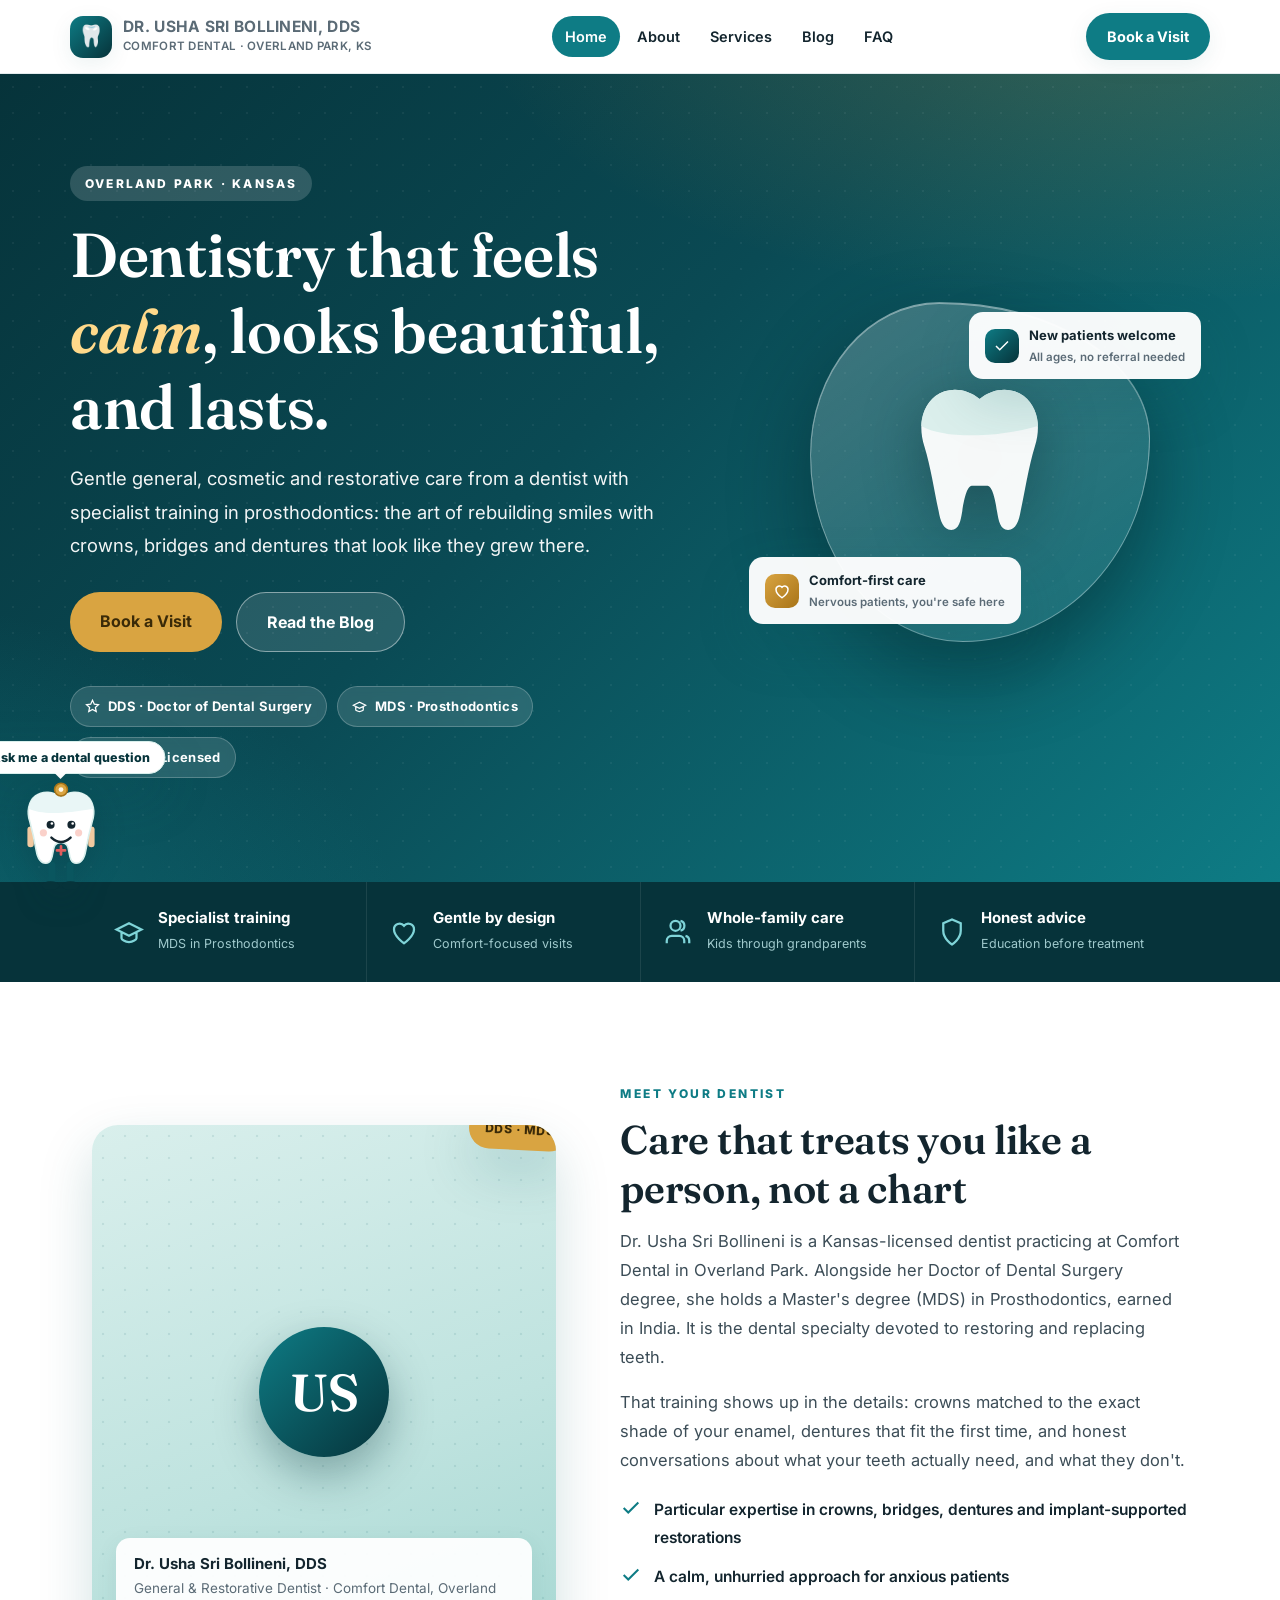
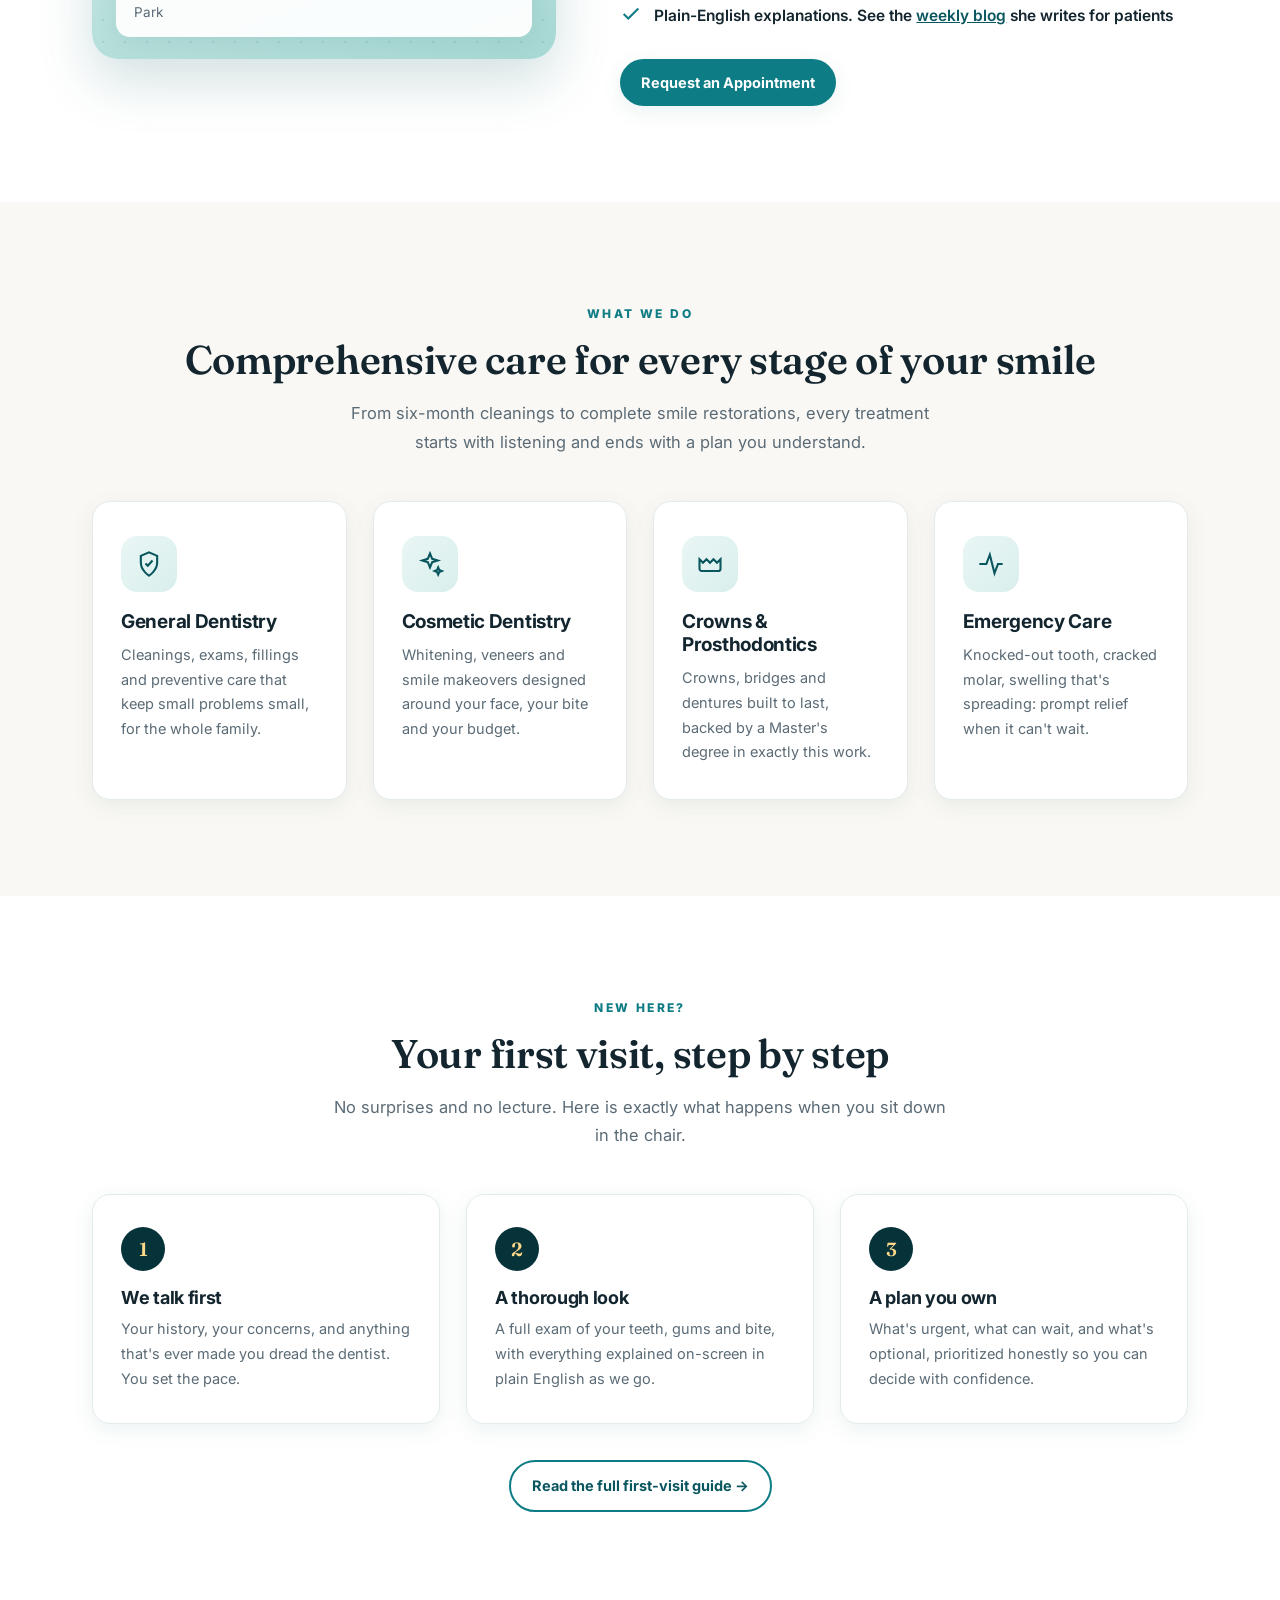
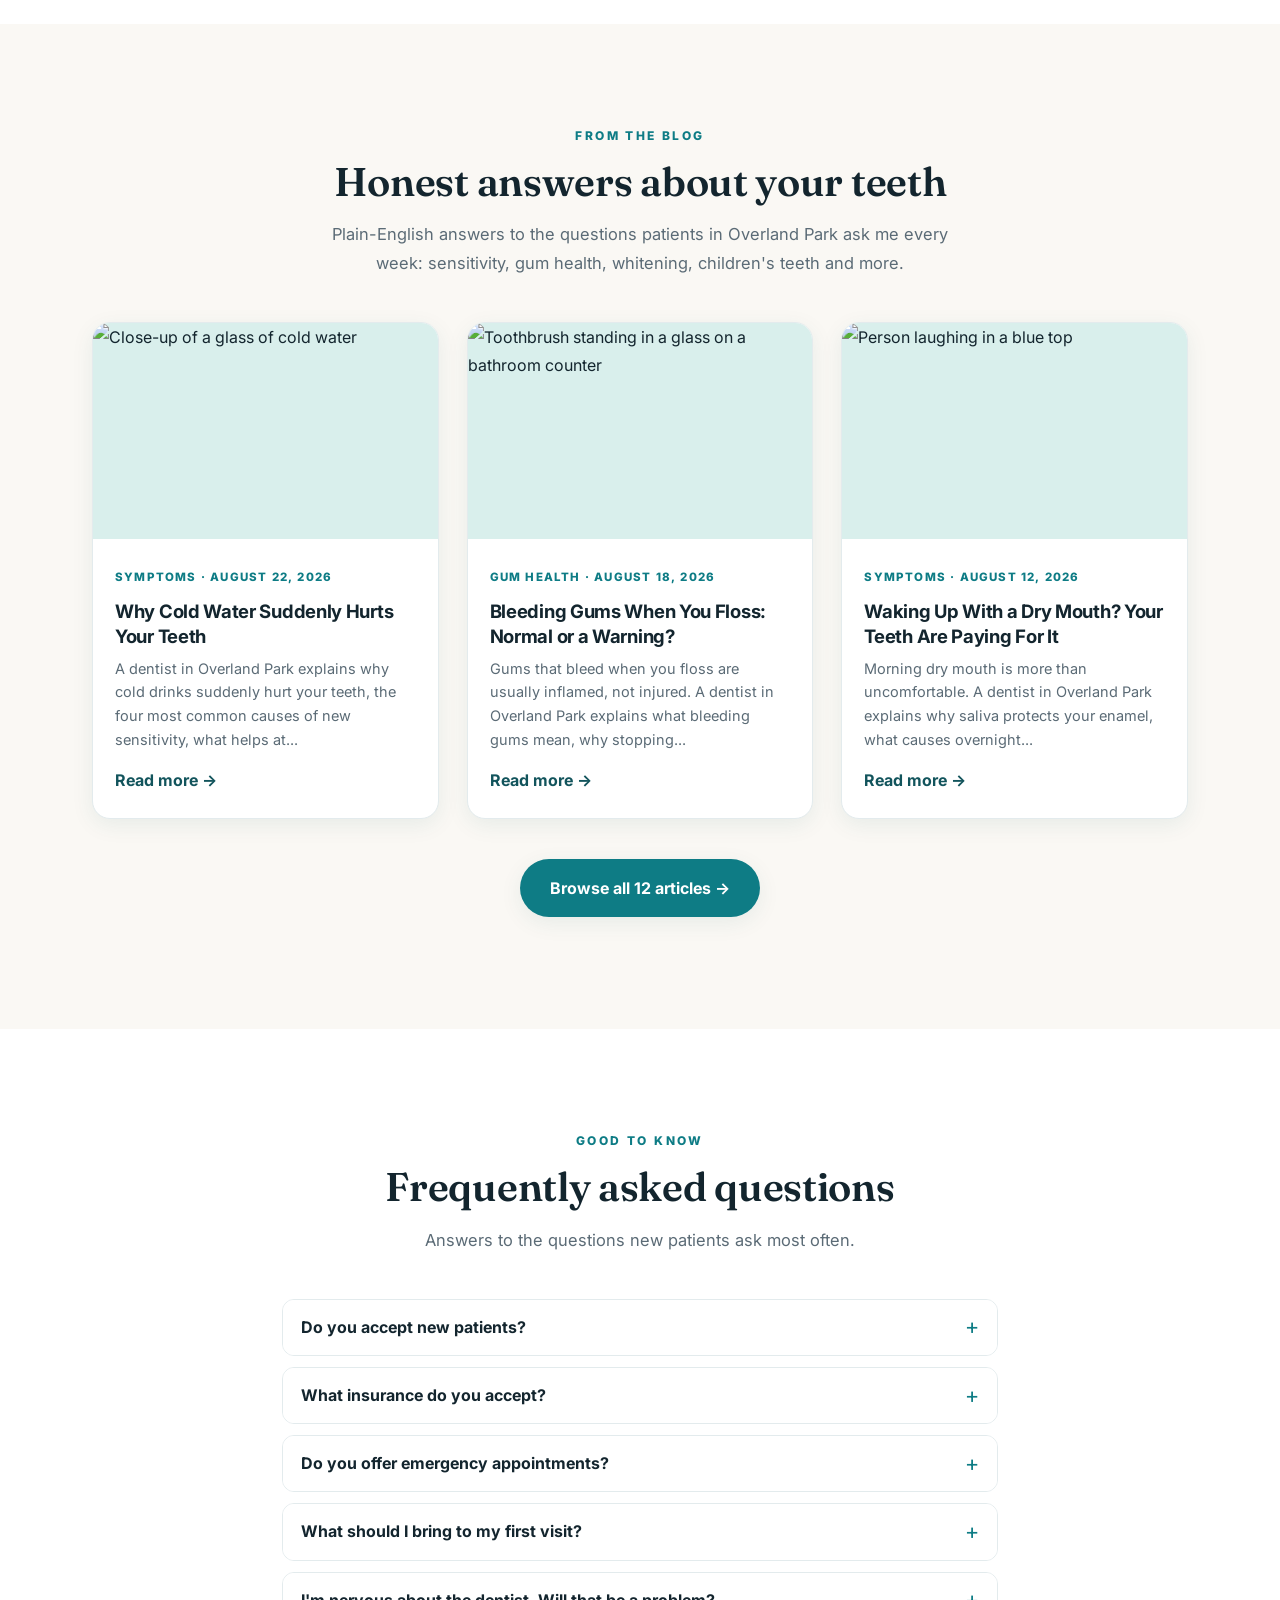
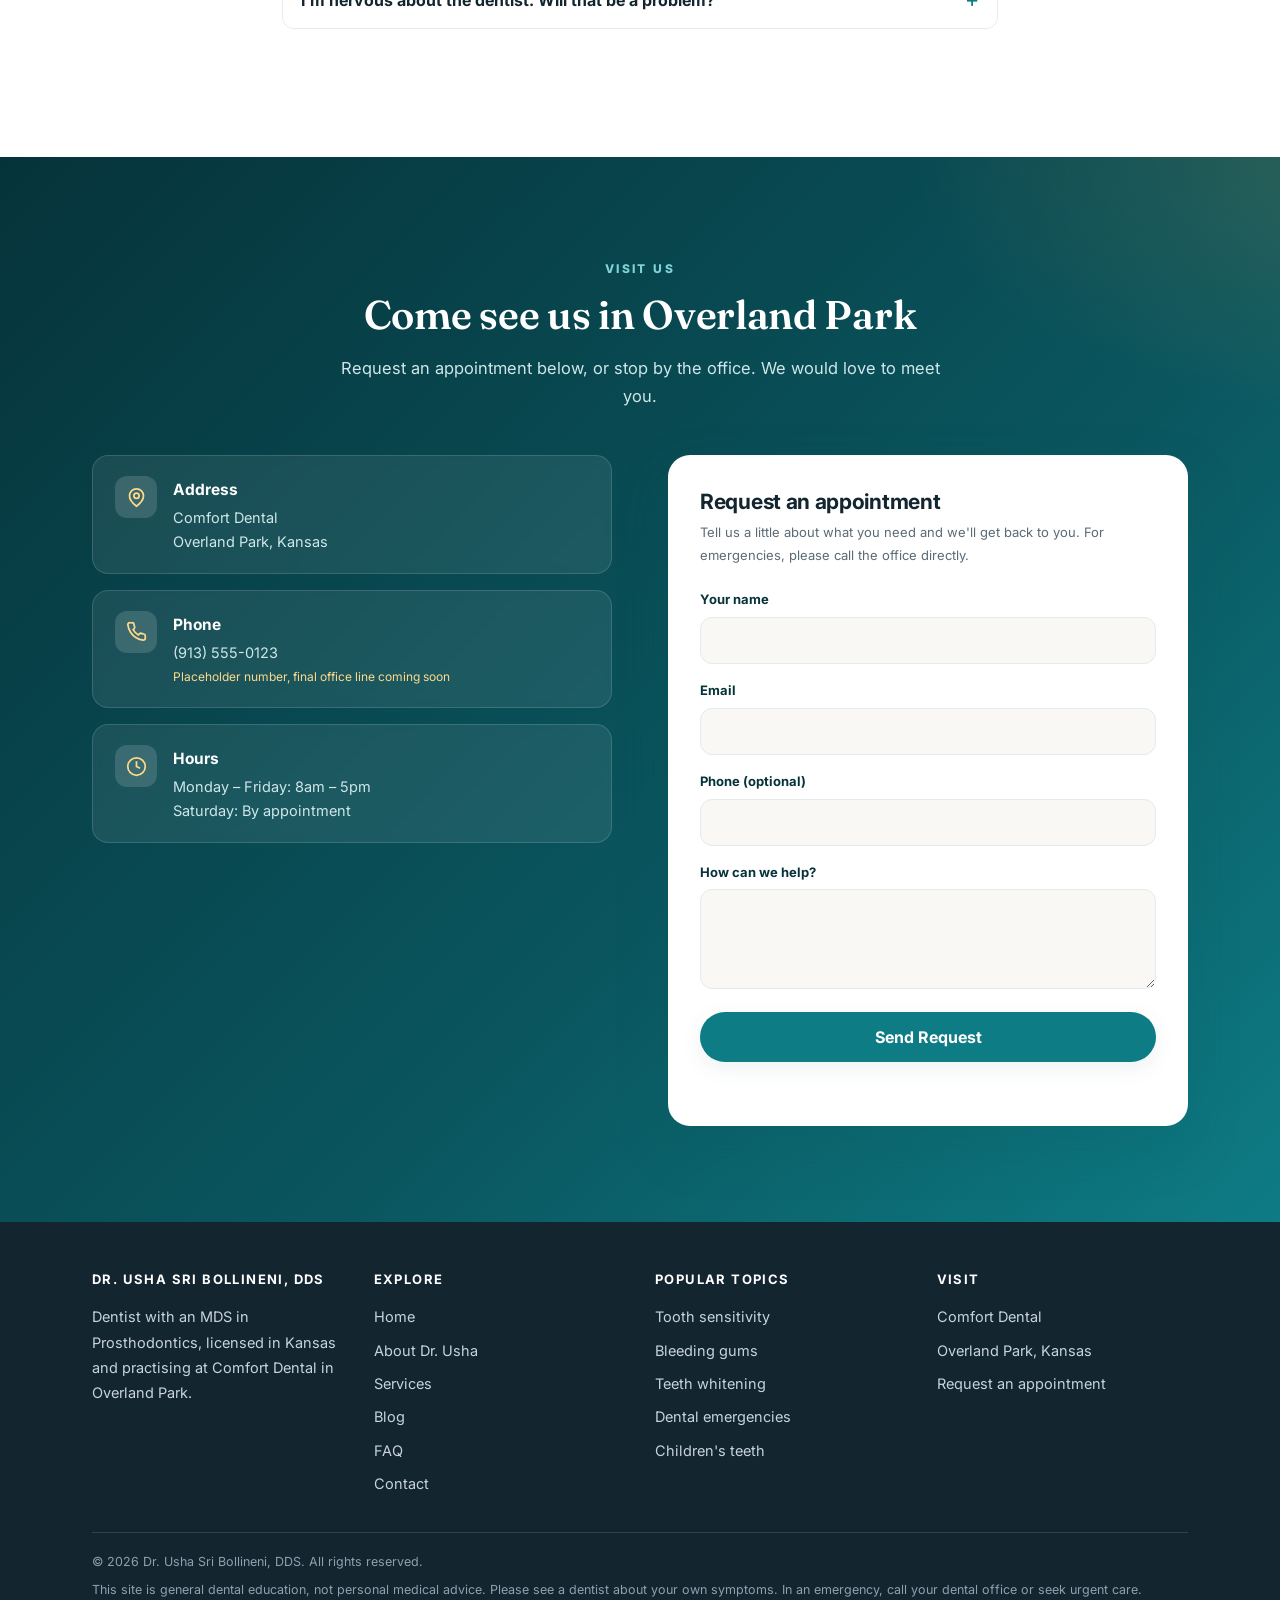
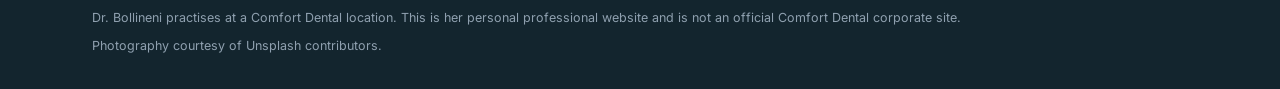
==== commit 66806212: "Replace chat button with Dr. Toothy mascot" ====
--- a/index.html
+++ b/index.html
@@ -197,12 +197,38 @@
 .field textarea{resize:vertical;min-height:100px}
 .form-msg{font-size:13.5px;color:var(--teal-dark);min-height:20px;margin-top:10px;font-weight:600}
 
-/* smile assistant chat */
-.chat-fab{position:fixed;left:22px;bottom:22px;z-index:80;display:inline-flex;align-items:center;gap:10px;
-  background:linear-gradient(135deg,var(--teal),var(--teal-deep));color:#fff;border:0;cursor:pointer;
-  padding:13px 20px;border-radius:999px;font-family:inherit;font-size:14.5px;font-weight:700;
-  box-shadow:var(--shadow-lg);transition:.25s}
-.chat-fab:hover{transform:translateY(-3px)}
+/* smile assistant chat + walking Dr. Toothy mascot */
+.doc-walker{position:fixed;bottom:0;left:1vw;z-index:80;cursor:pointer;border:0;background:none;padding:0;
+  font-family:inherit;animation:docwalk 30s linear infinite}
+.doc-walker:focus-visible{outline:3px solid var(--gold);outline-offset:4px;border-radius:12px}
+@keyframes docwalk{0%{left:1vw}46%{left:calc(97vw - 130px)}50%{left:calc(97vw - 130px)}96%{left:1vw}100%{left:1vw}}
+.doc-flip{animation:docflip 30s linear infinite;display:block}
+@keyframes docflip{0%,45.9%{transform:scaleX(1)}46%,95.9%{transform:scaleX(-1)}96%,100%{transform:scaleX(1)}}
+.doc-svg{display:block;filter:drop-shadow(0 8px 14px rgba(6,51,58,.3))}
+.doc-body{animation:docbob .6s ease-in-out infinite alternate;transform-origin:60px 100px}
+@keyframes docbob{from{transform:translateY(0)}to{transform:translateY(-3px)}}
+.leg{transform-origin:60px 104px}
+.leg-l{animation:docstep .6s linear infinite}
+.leg-r{animation:docstep .6s linear infinite;animation-delay:-.3s}
+@keyframes docstep{0%,100%{transform:rotate(14deg)}50%{transform:rotate(-14deg)}}
+.arm-wave{transform-origin:97px 62px;animation:docwave 2.6s ease-in-out infinite}
+@keyframes docwave{0%,55%,100%{transform:rotate(0)}65%{transform:rotate(-42deg)}75%{transform:rotate(-12deg)}85%{transform:rotate(-42deg)}}
+.doc-eyes{transform-origin:60px 56px;animation:docblink 4.5s infinite}
+@keyframes docblink{0%,93%,100%{transform:scaleY(1)}96%{transform:scaleY(.08)}}
+.doc-bubble{position:absolute;bottom:calc(100% + 6px);left:50%;transform:translateX(-50%);
+  background:#fff;color:var(--teal-deep);font-size:12.5px;font-weight:800;white-space:nowrap;
+  padding:8px 14px;border-radius:999px;box-shadow:var(--shadow-lg);border:1.5px solid var(--mint);
+  animation:docbubble 2.2s ease-in-out infinite}
+.doc-bubble:after{content:"";position:absolute;top:100%;left:50%;margin-left:-6px;
+  border:6px solid transparent;border-top-color:#fff}
+@keyframes docbubble{0%,100%{transform:translateX(-50%) translateY(0)}50%{transform:translateX(-50%) translateY(-5px)}}
+.doc-walker.paused, .doc-walker.paused .doc-flip, .doc-walker.paused .doc-body,
+.doc-walker.paused .leg-l, .doc-walker.paused .leg-r, .doc-walker.paused .arm-wave{animation-play-state:paused}
+.doc-walker.paused .doc-bubble{display:none}
+@media (prefers-reduced-motion:reduce){
+  .doc-walker,.doc-flip,.doc-body,.leg-l,.leg-r,.arm-wave,.doc-bubble,.doc-eyes{animation:none!important}
+}
+@media (max-width:640px){.doc-svg{width:74px}.doc-bubble{font-size:11.5px}}
 .chat-panel{position:fixed;left:22px;bottom:86px;z-index:81;width:min(370px,calc(100vw - 44px));
   background:#fff;border-radius:20px;box-shadow:0 24px 70px rgba(6,51,58,.35);overflow:hidden;
   display:none;flex-direction:column;max-height:min(560px,calc(100vh - 120px));border:1px solid var(--line)}
@@ -564,8 +590,40 @@
 
 <button class="back-top" id="backToTop" aria-label="Back to top">&#8593;</button>
 
-<!-- Smile Assistant: instant tips for common questions -->
-<button class="chat-fab" id="chatFab" aria-expanded="false" aria-controls="chatPanel">&#129463; Ask a dental question</button>
+<!-- Smile Assistant: walking Dr. Toothy mascot opens the chat -->
+<button class="doc-walker" id="chatFab" aria-expanded="false" aria-controls="chatPanel" aria-label="Open the Smile Assistant chat">
+  <span class="doc-bubble">Hi! Ask me a dental question</span>
+  <span class="doc-flip">
+    <svg class="doc-svg" viewBox="0 0 120 150" width="96" height="120" aria-hidden="true">
+      <g class="leg leg-l">
+        <rect x="44" y="102" width="9" height="28" rx="4.5" fill="#0a565f"/>
+        <ellipse cx="47" cy="132" rx="11" ry="5.5" fill="#06333a"/>
+      </g>
+      <g class="leg leg-r">
+        <rect x="67" y="102" width="9" height="28" rx="4.5" fill="#0a565f"/>
+        <ellipse cx="72" cy="132" rx="11" ry="5.5" fill="#06333a"/>
+      </g>
+      <g class="doc-body">
+        <rect x="94" y="58" width="8" height="26" rx="4" fill="#f2c9a0" class="arm-wave"/>
+        <rect x="18" y="58" width="8" height="26" rx="4" fill="#f2c9a0"/>
+        <path d="M60 22c-9-8-23-9-32-2-9 7-11 20-7 32 3 11 6 24 8 36 1 6 4 16 12 16 7 0 8-8 9-14 1-6 2-12 10-12s9 6 10 12c1 6 2 14 9 14 8 0 11-10 12-16 2-12 5-25 8-36 4-12 2-25-7-32-9-7-23-6-32 2z" fill="#ffffff" stroke="#d9efec" stroke-width="2"/>
+        <path d="M60 22c-9-8-23-9-32-2-5 4-8 10-8 16 13 7 42 7 80 0 0-6-3-12-8-16-9-7-23-6-32 2z" fill="#e9f6f6"/>
+        <circle cx="60" cy="12" r="8" fill="#d9a441" stroke="#a87418" stroke-width="2"/>
+        <circle cx="60" cy="12" r="3" fill="#fff8e8"/>
+        <g class="doc-eyes">
+          <circle cx="47" cy="56" r="5" fill="#13252e"/>
+          <circle cx="73" cy="56" r="5" fill="#13252e"/>
+          <circle cx="48.6" cy="54.4" r="1.6" fill="#fff"/>
+          <circle cx="74.6" cy="54.4" r="1.6" fill="#fff"/>
+        </g>
+        <circle cx="38" cy="66" r="4.5" fill="#f7b8ae" opacity=".65"/>
+        <circle cx="82" cy="66" r="4.5" fill="#f7b8ae" opacity=".65"/>
+        <path d="M48 72q12 11 24 0" fill="none" stroke="#13252e" stroke-width="3" stroke-linecap="round"/>
+        <path d="M55 88h10M60 83v10" stroke="#e05c5c" stroke-width="3.4" stroke-linecap="round"/>
+      </g>
+    </svg>
+  </span>
+</button>
 <div class="chat-panel" id="chatPanel" role="dialog" aria-label="Smile Assistant">
   <div class="chat-head">
     <span class="cavatar" aria-hidden="true">&#129463;</span>
@@ -686,17 +744,23 @@
   function openChat(){
     panel.classList.add('open');
     fab.setAttribute('aria-expanded','true');
+    fab.classList.add('paused');
     if (!started) {
       started = true;
-      addMsg('Hi! I’m the Smile Assistant. I share quick tips drawn from Dr. Bollineni’s patient articles. What’s on your mind? Pick a topic or type a question.', 'bot');
+      addMsg('Hi! I’m Dr. Toothy, the Smile Assistant. I share quick tips drawn from Dr. Bollineni’s patient articles. What’s on your mind? Pick a topic or type a question.', 'bot');
       addChips();
     }
     input.focus();
   }
+  function closeChat(){
+    panel.classList.remove('open');
+    fab.setAttribute('aria-expanded','false');
+    fab.classList.remove('paused');
+  }
   fab.addEventListener('click', function(){
-    panel.classList.contains('open') ? (panel.classList.remove('open'), fab.setAttribute('aria-expanded','false')) : openChat();
+    panel.classList.contains('open') ? closeChat() : openChat();
   });
-  closeBtn.addEventListener('click', function(){ panel.classList.remove('open'); fab.setAttribute('aria-expanded','false'); });
+  closeBtn.addEventListener('click', closeChat);
   chatForm.addEventListener('submit', function(e){
     e.preventDefault();
     var q = input.value.trim();
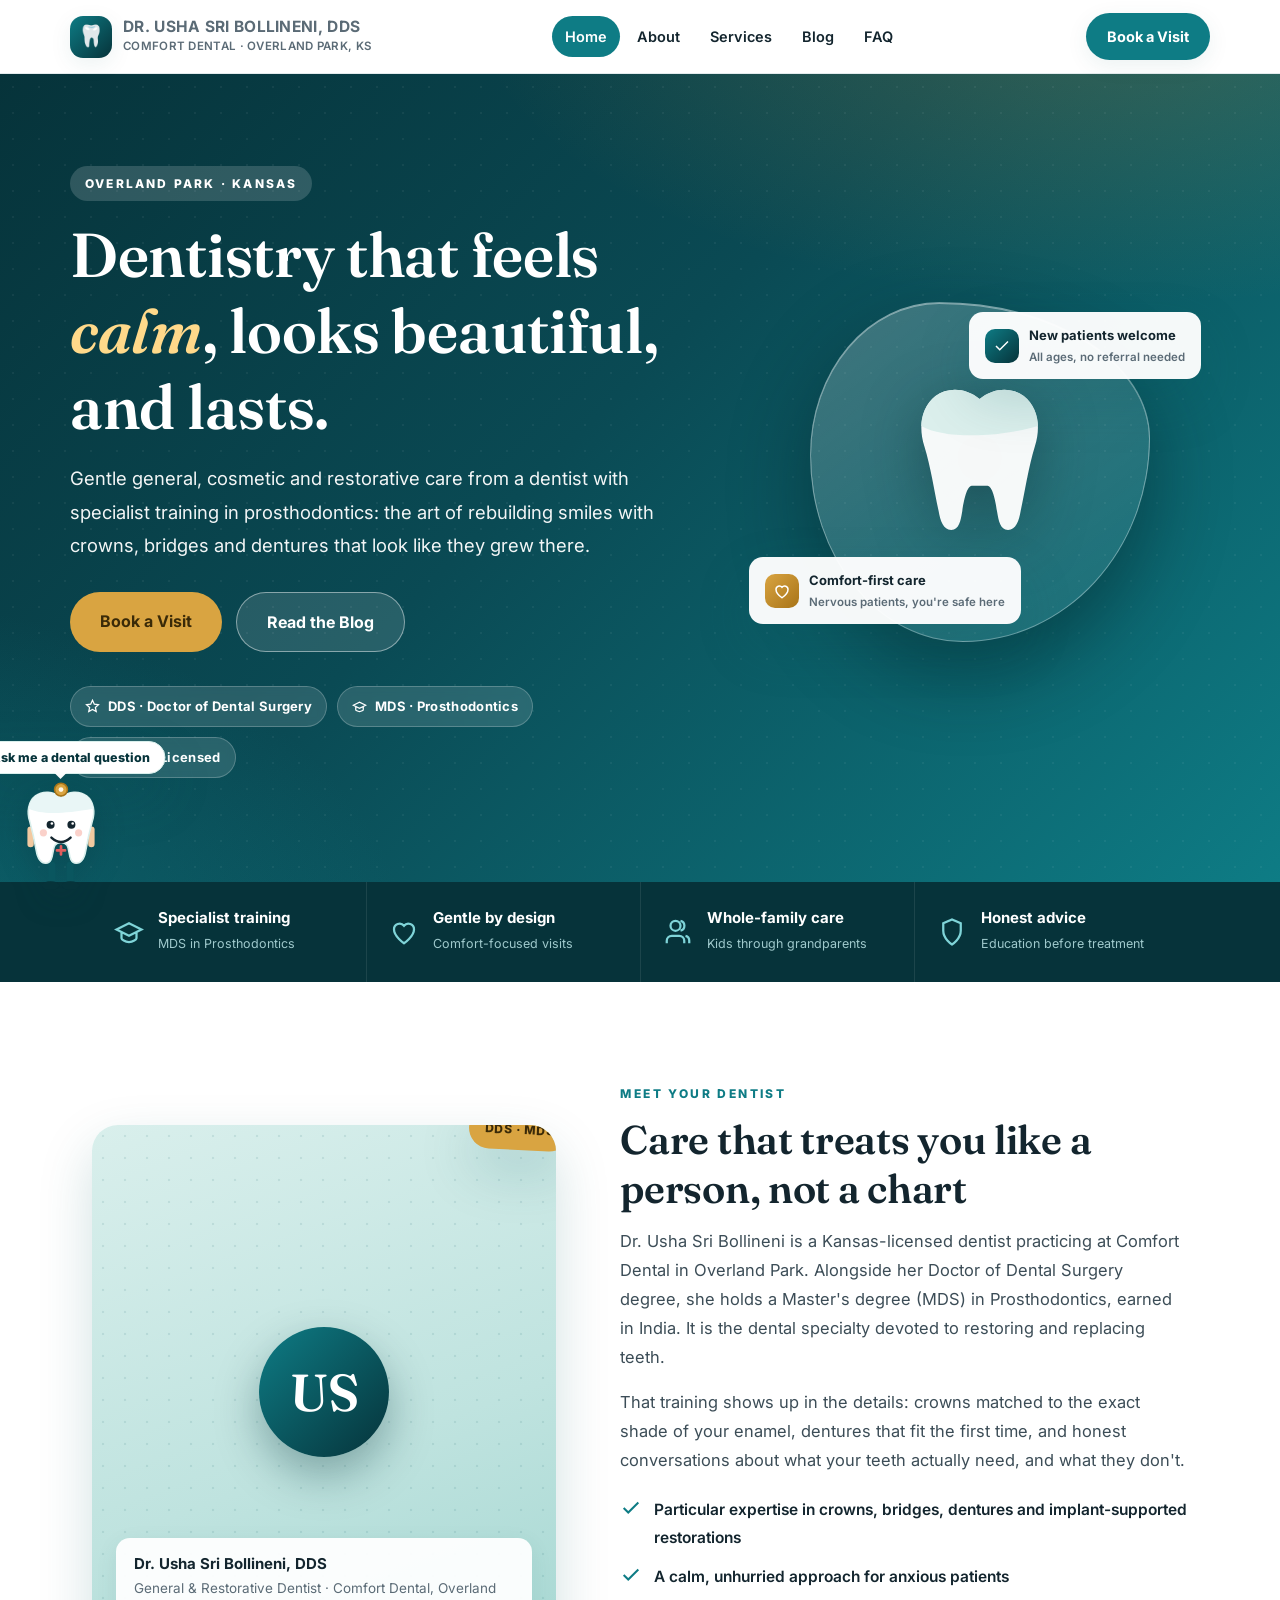
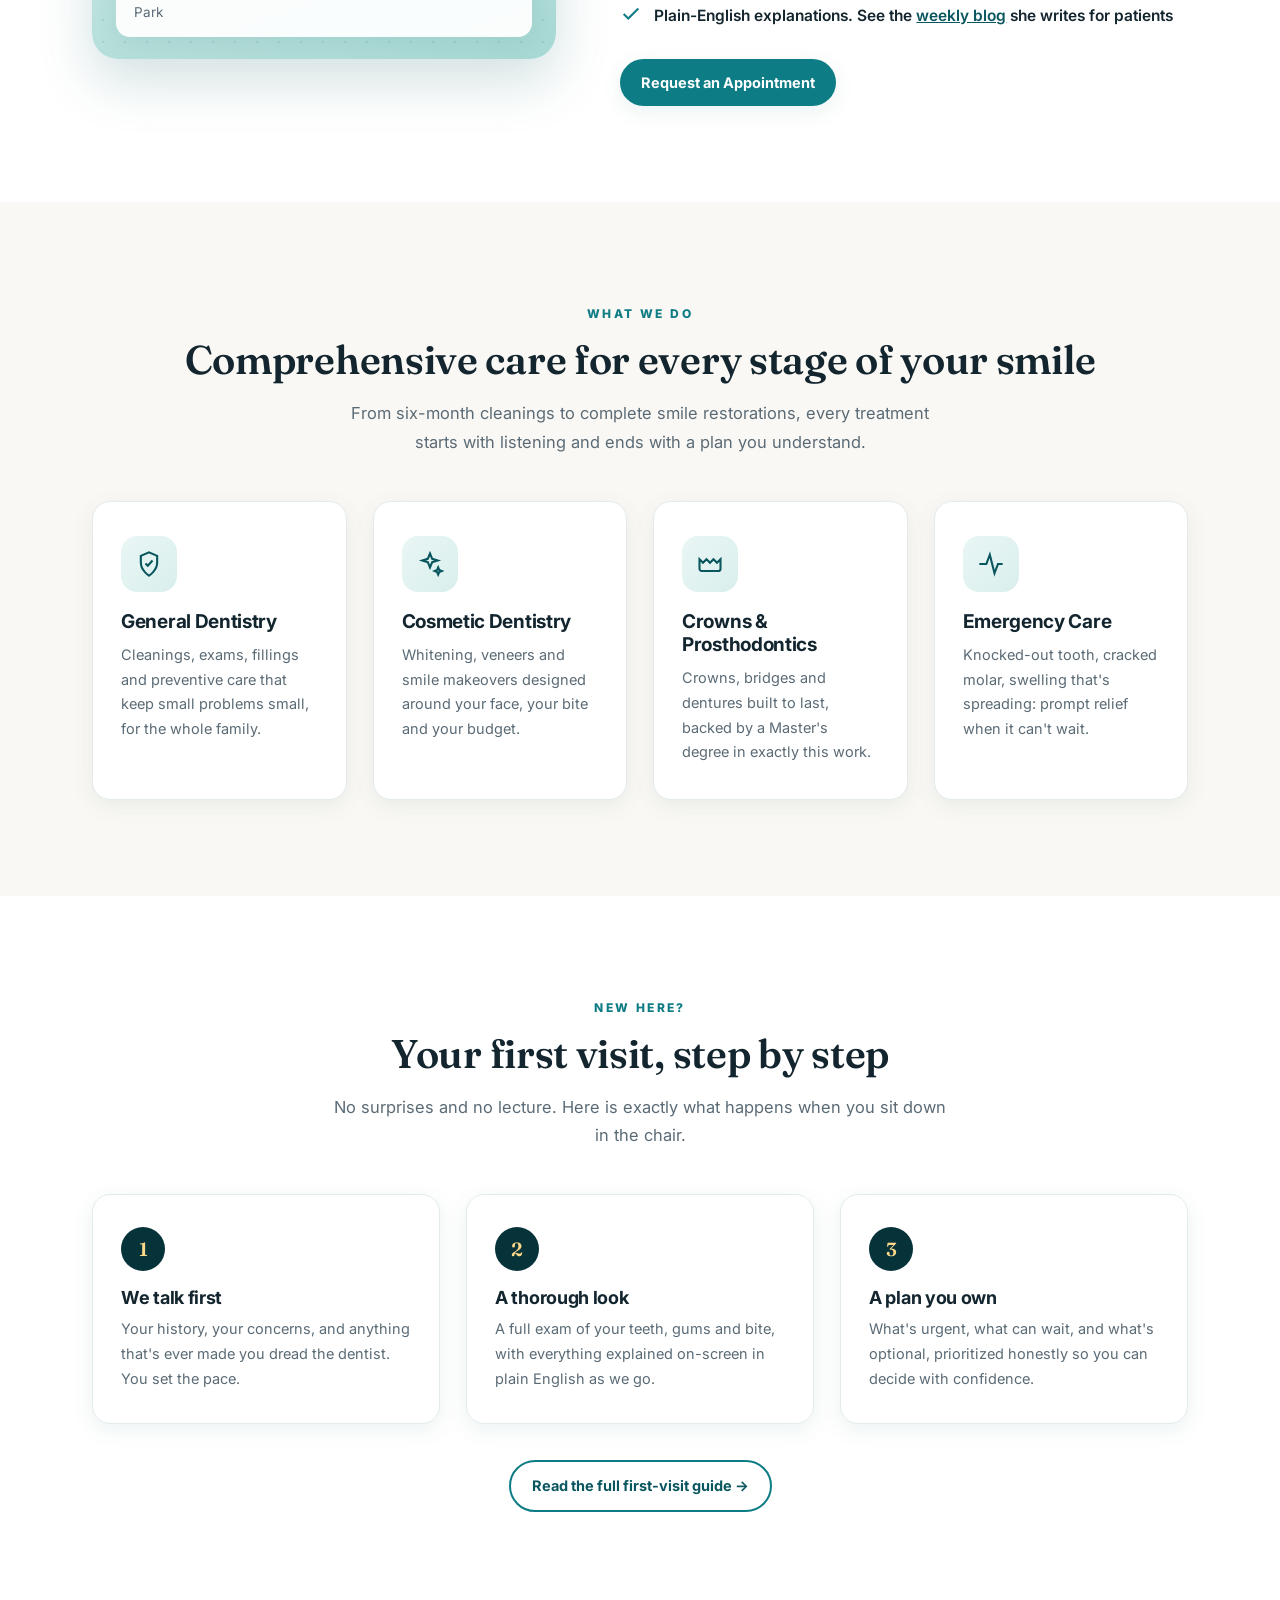
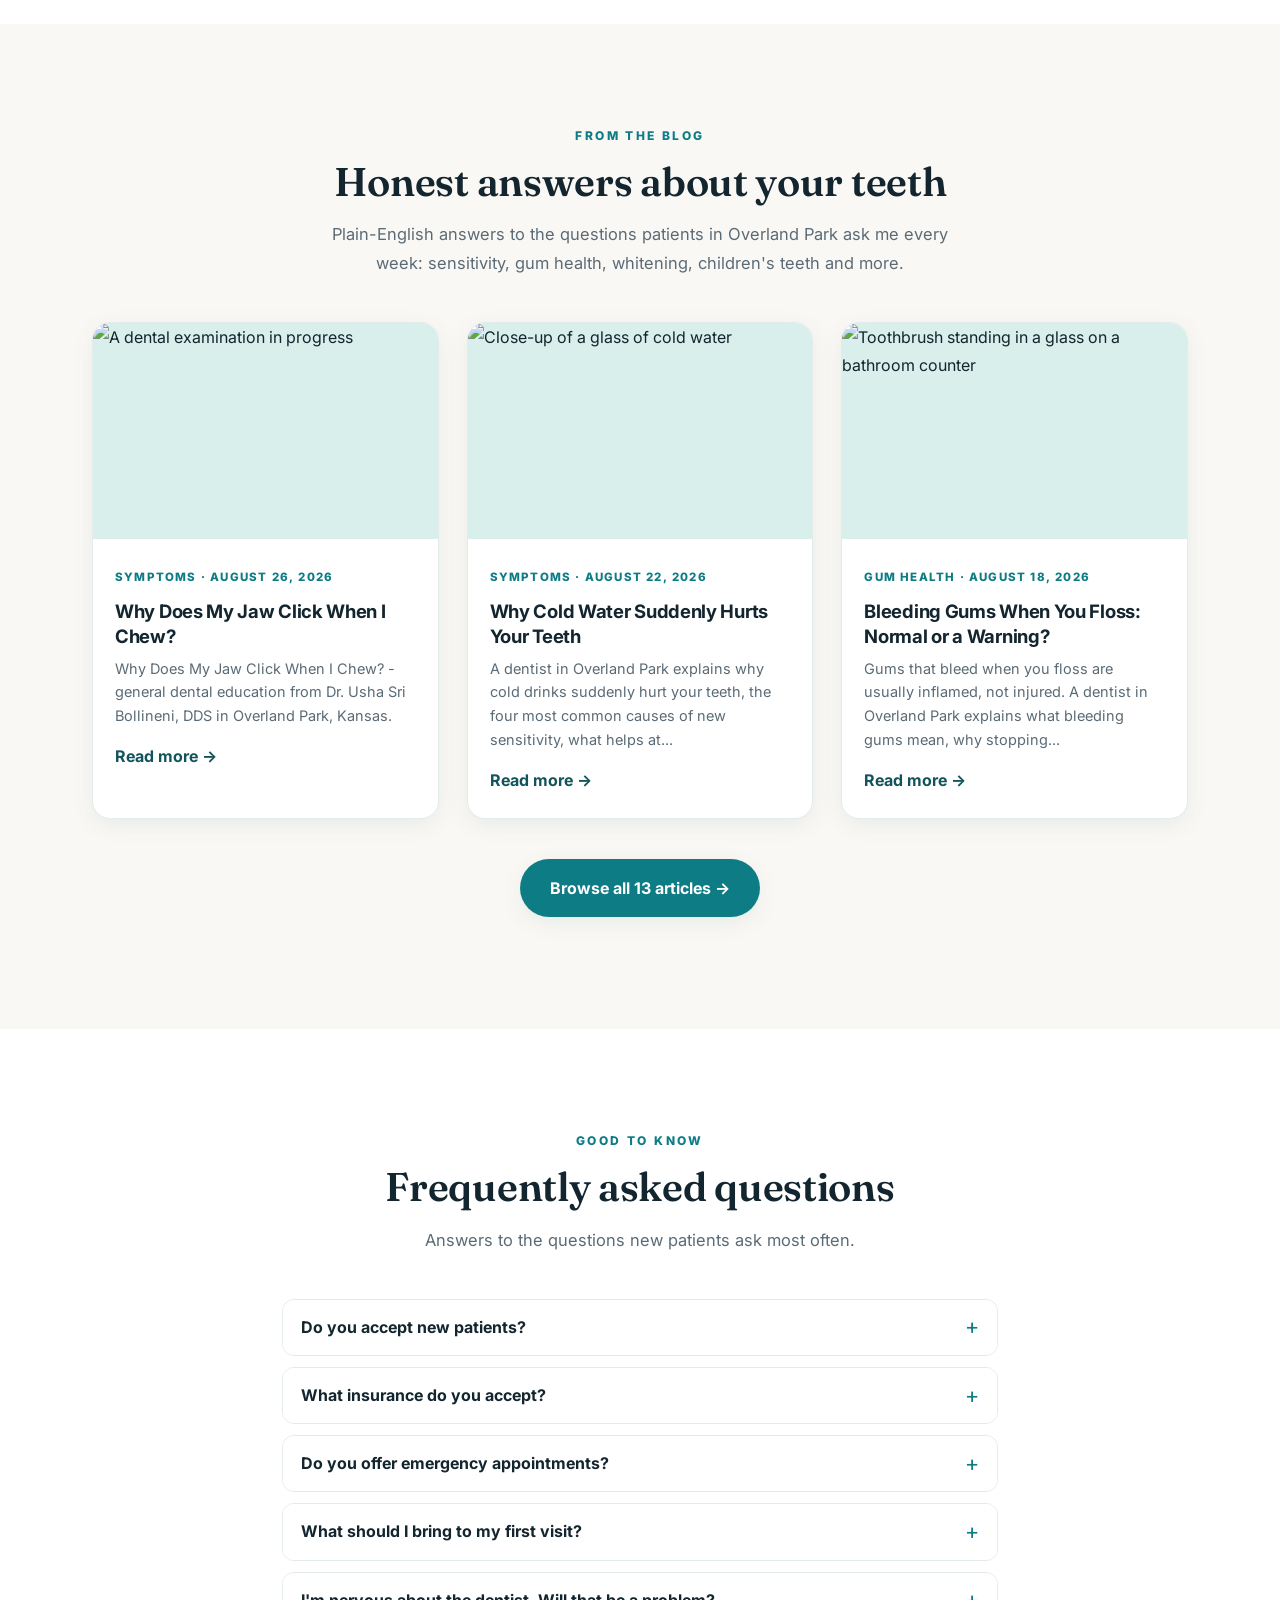
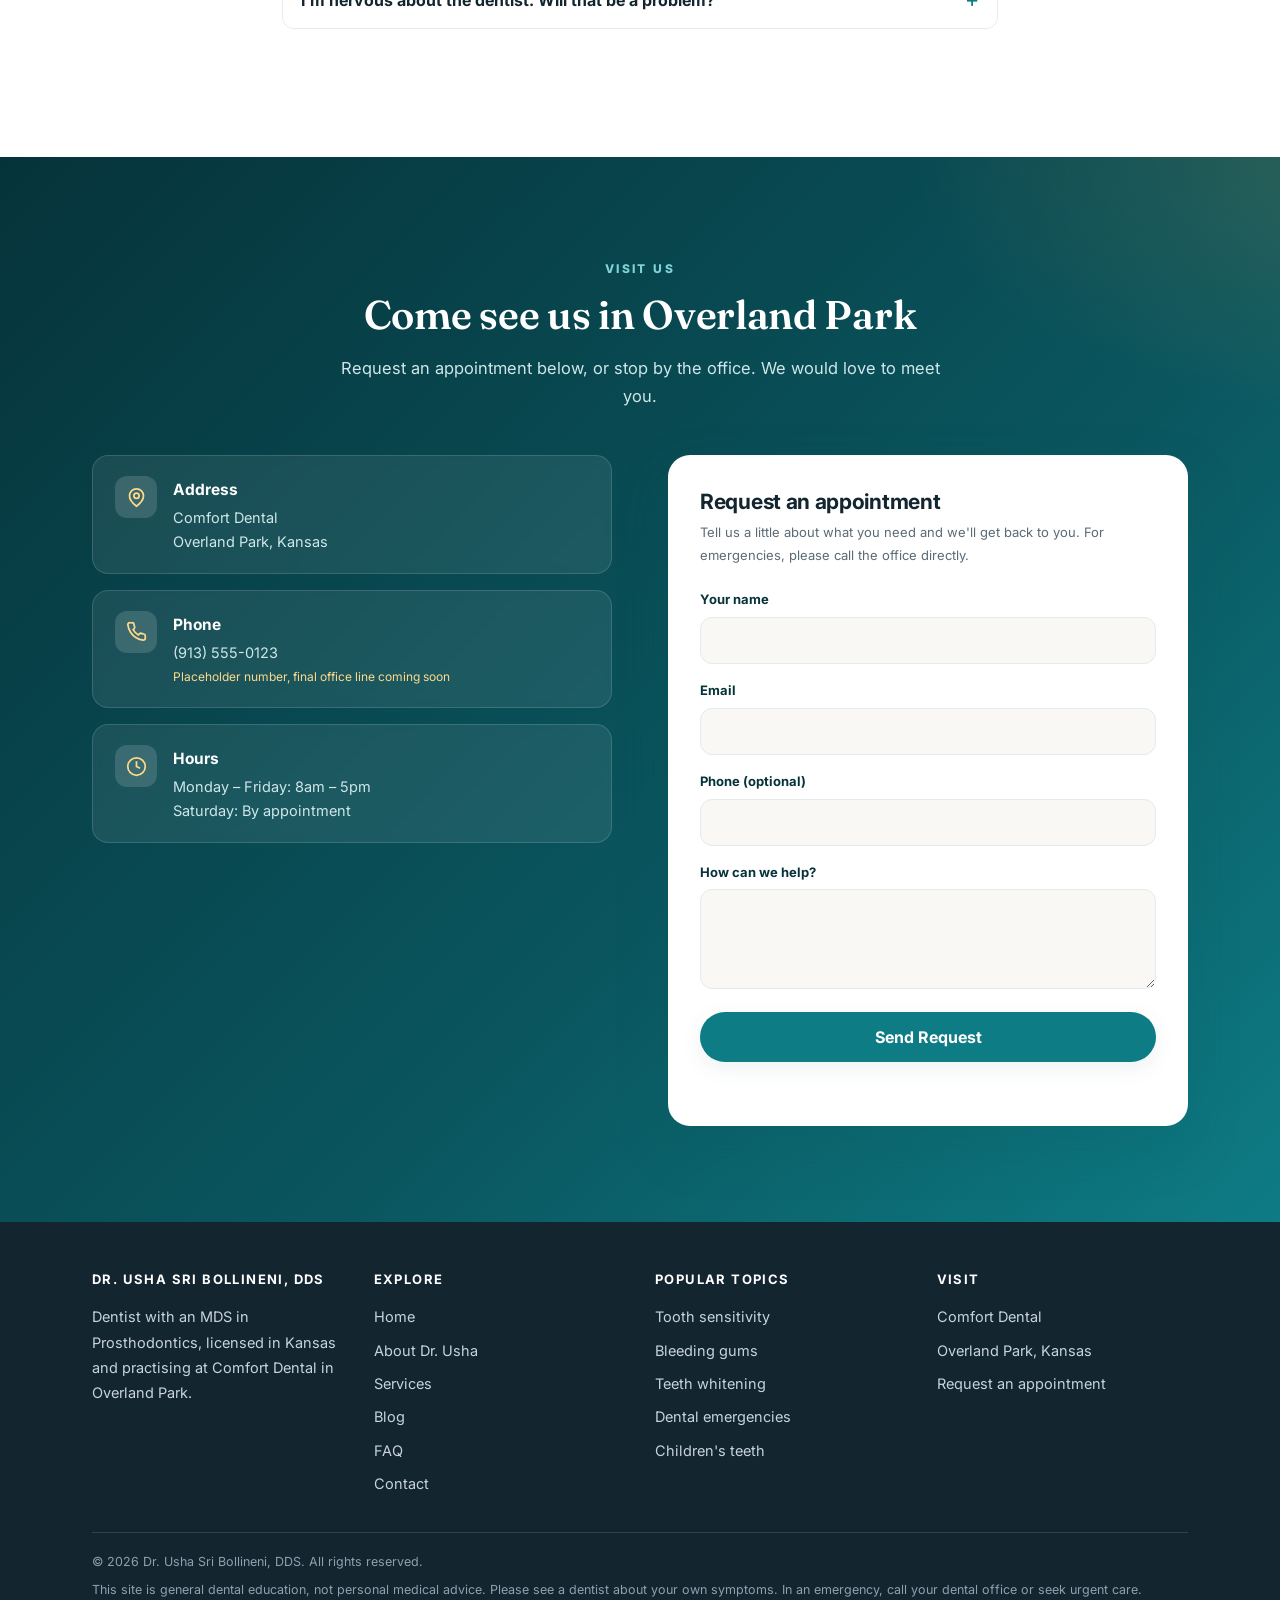
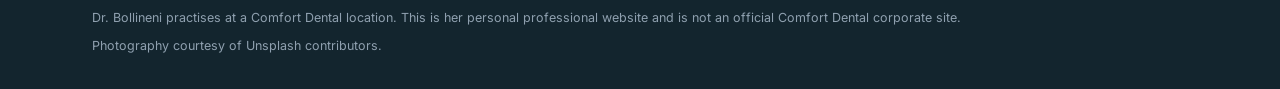
==== commit 28e1a3c7: "Draft: Why Does My Jaw Click When I Chew?" ====
--- a/index.html
+++ b/index.html
@@ -225,6 +225,10 @@
 .doc-walker.paused, .doc-walker.paused .doc-flip, .doc-walker.paused .doc-body,
 .doc-walker.paused .leg-l, .doc-walker.paused .leg-r, .doc-walker.paused .arm-wave{animation-play-state:paused}
 .doc-walker.paused .doc-bubble{display:none}
+.doc-walker:hover, .doc-walker:hover .doc-flip, .doc-walker:hover .leg-l, .doc-walker:hover .leg-r,
+.doc-walker:focus-visible, .doc-walker:focus-visible .doc-flip, .doc-walker:focus-visible .leg-l, .doc-walker:focus-visible .leg-r{animation-play-state:paused}
+.doc-walker:hover .doc-bubble{background:var(--gold);border-color:#a87418;color:#3a2a08}
+.doc-walker:hover .doc-bubble:after{border-top-color:var(--gold)}
 @media (prefers-reduced-motion:reduce){
   .doc-walker,.doc-flip,.doc-body,.leg-l,.leg-r,.arm-wave,.doc-bubble,.doc-eyes{animation:none!important}
 }
@@ -433,6 +437,17 @@
     <p class="sub">Plain-English answers to the questions patients in Overland Park ask me every week: sensitivity, gum health, whitening, children's teeth and more.</p>
     <div class="blog-grid" style="text-align:left">
     <!-- HOME_POSTS:START -->
+        <a class="blog-card reveal" href="blog/why-does-my-jaw-click.html" style="text-decoration:none;color:inherit;display:block;overflow:hidden">
+          <div class="thumb" style="overflow:hidden;padding:0">
+            <img src="https://images.unsplash.com/photo-1606811971618-4486d14f3f99?auto=format&amp;fit=crop&amp;w=800&amp;q=70" alt="A dental examination in progress" loading="lazy" width="800" height="500" style="width:100%;height:100%;object-fit:cover;display:block">
+          </div>
+          <div class="blog-card-body">
+            <span class="date">Symptoms &middot; August 26, 2026</span>
+            <h3>Why Does My Jaw Click When I Chew?</h3>
+            <p>Why Does My Jaw Click When I Chew? - general dental education from Dr. Usha Sri Bollineni, DDS in Overland Park, Kansas.</p>
+            <span style="font-weight:700;color:#12545c">Read more &rarr;</span>
+          </div>
+        </a>
         <a class="blog-card reveal" href="blog/tooth-sensitivity-cold.html" style="text-decoration:none;color:inherit;display:block;overflow:hidden">
           <div class="thumb" style="overflow:hidden;padding:0">
             <img src="https://images.unsplash.com/photo-1534616042650-80f5c9b61f09?auto=format&amp;fit=crop&amp;w=800&amp;q=70" alt="Close-up of a glass of cold water" loading="lazy" width="800" height="500" style="width:100%;height:100%;object-fit:cover;display:block">
@@ -455,21 +470,10 @@
             <span style="font-weight:700;color:#12545c">Read more &rarr;</span>
           </div>
         </a>
-        <a class="blog-card reveal" href="blog/morning-dry-mouth.html" style="text-decoration:none;color:inherit;display:block;overflow:hidden">
-          <div class="thumb" style="overflow:hidden;padding:0">
-            <img src="https://images.unsplash.com/photo-1611695434369-a8f5d76ceb7b?auto=format&amp;fit=crop&amp;w=800&amp;q=70" alt="Person laughing in a blue top" loading="lazy" width="800" height="500" style="width:100%;height:100%;object-fit:cover;display:block">
-          </div>
-          <div class="blog-card-body">
-            <span class="date">Symptoms &middot; August 12, 2026</span>
-            <h3>Waking Up With a Dry Mouth? Your Teeth Are Paying For It</h3>
-            <p>Morning dry mouth is more than uncomfortable. A dentist in Overland Park explains why saliva protects your enamel, what causes overnight...</p>
-            <span style="font-weight:700;color:#12545c">Read more &rarr;</span>
-          </div>
-        </a>
       <!-- HOME_POSTS:END -->
     </div>
     <p style="margin-top:40px">
-      <a class="btn btn-primary btn-lg" href="blog.html">Browse all 12 articles &rarr;</a>
+      <a class="btn btn-primary btn-lg" href="blog.html">Browse all 13 articles &rarr;</a>
     </p>
   </div>
 </section>
